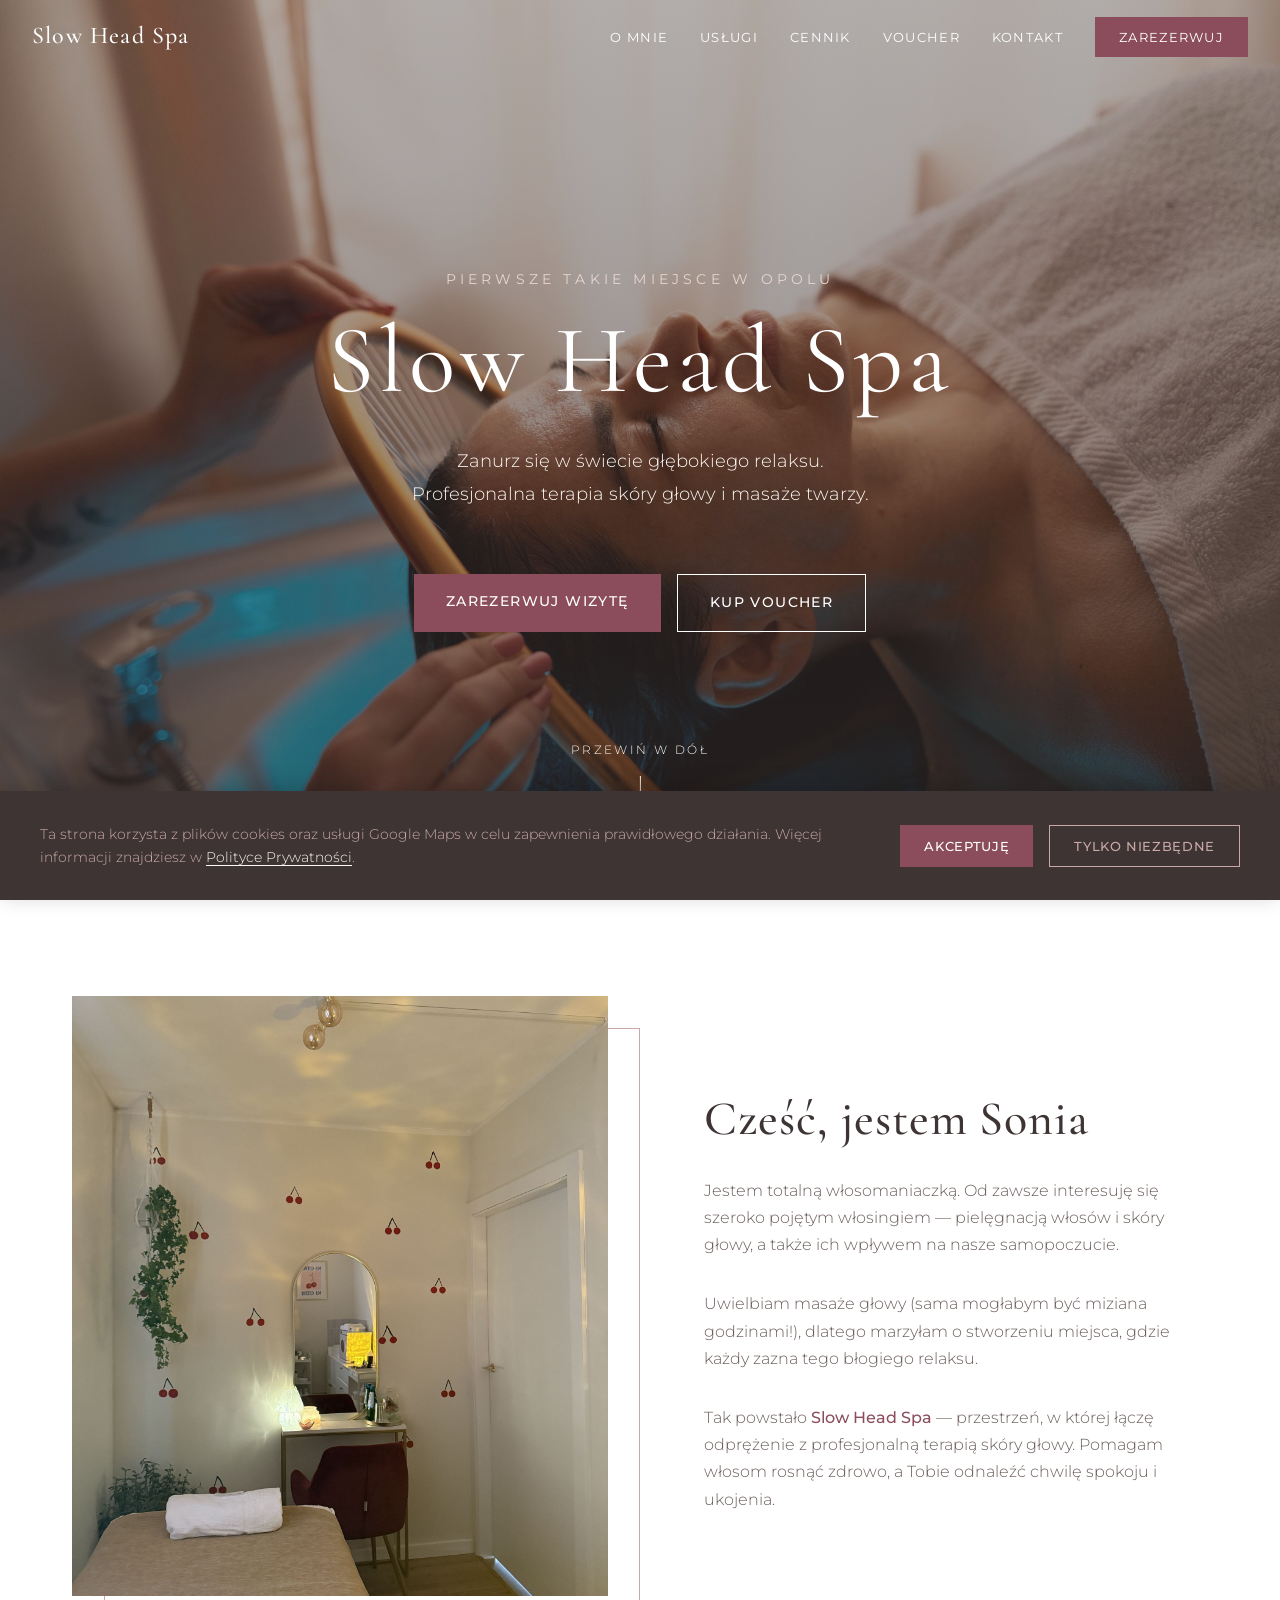
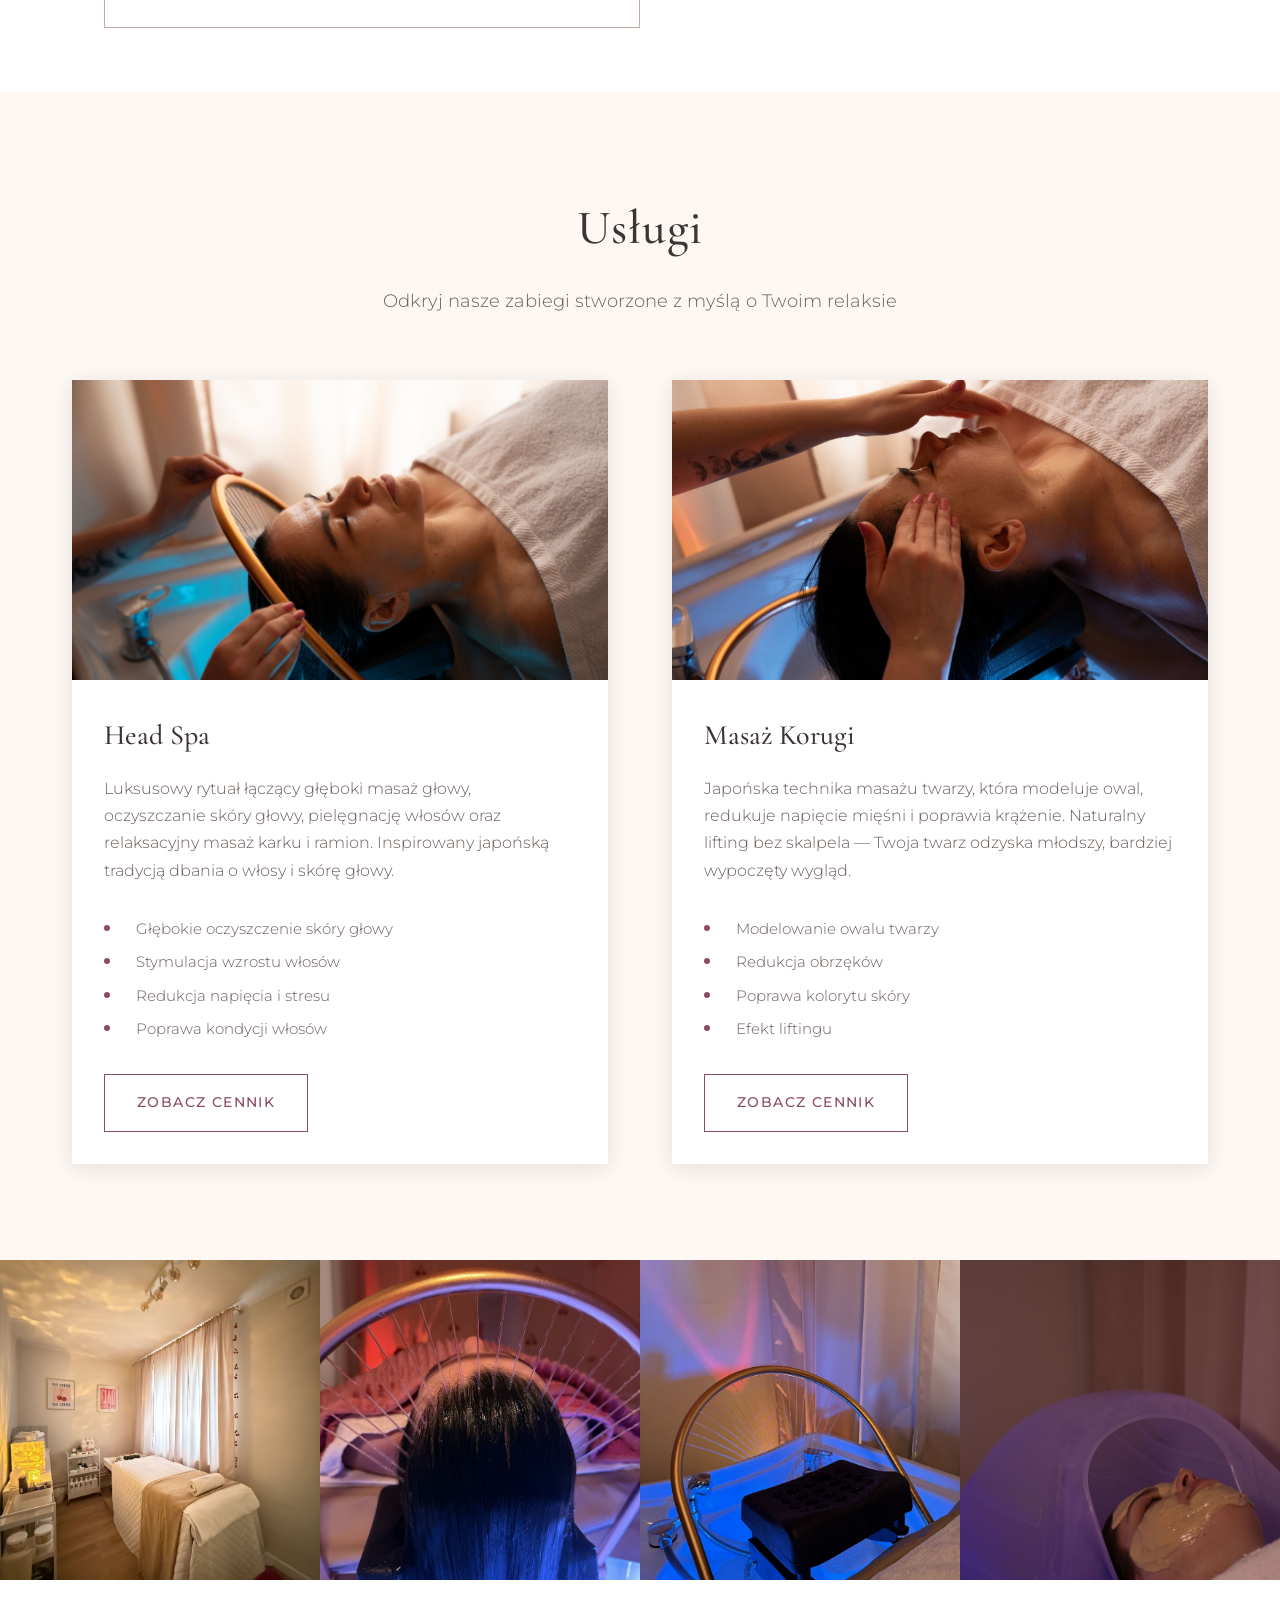
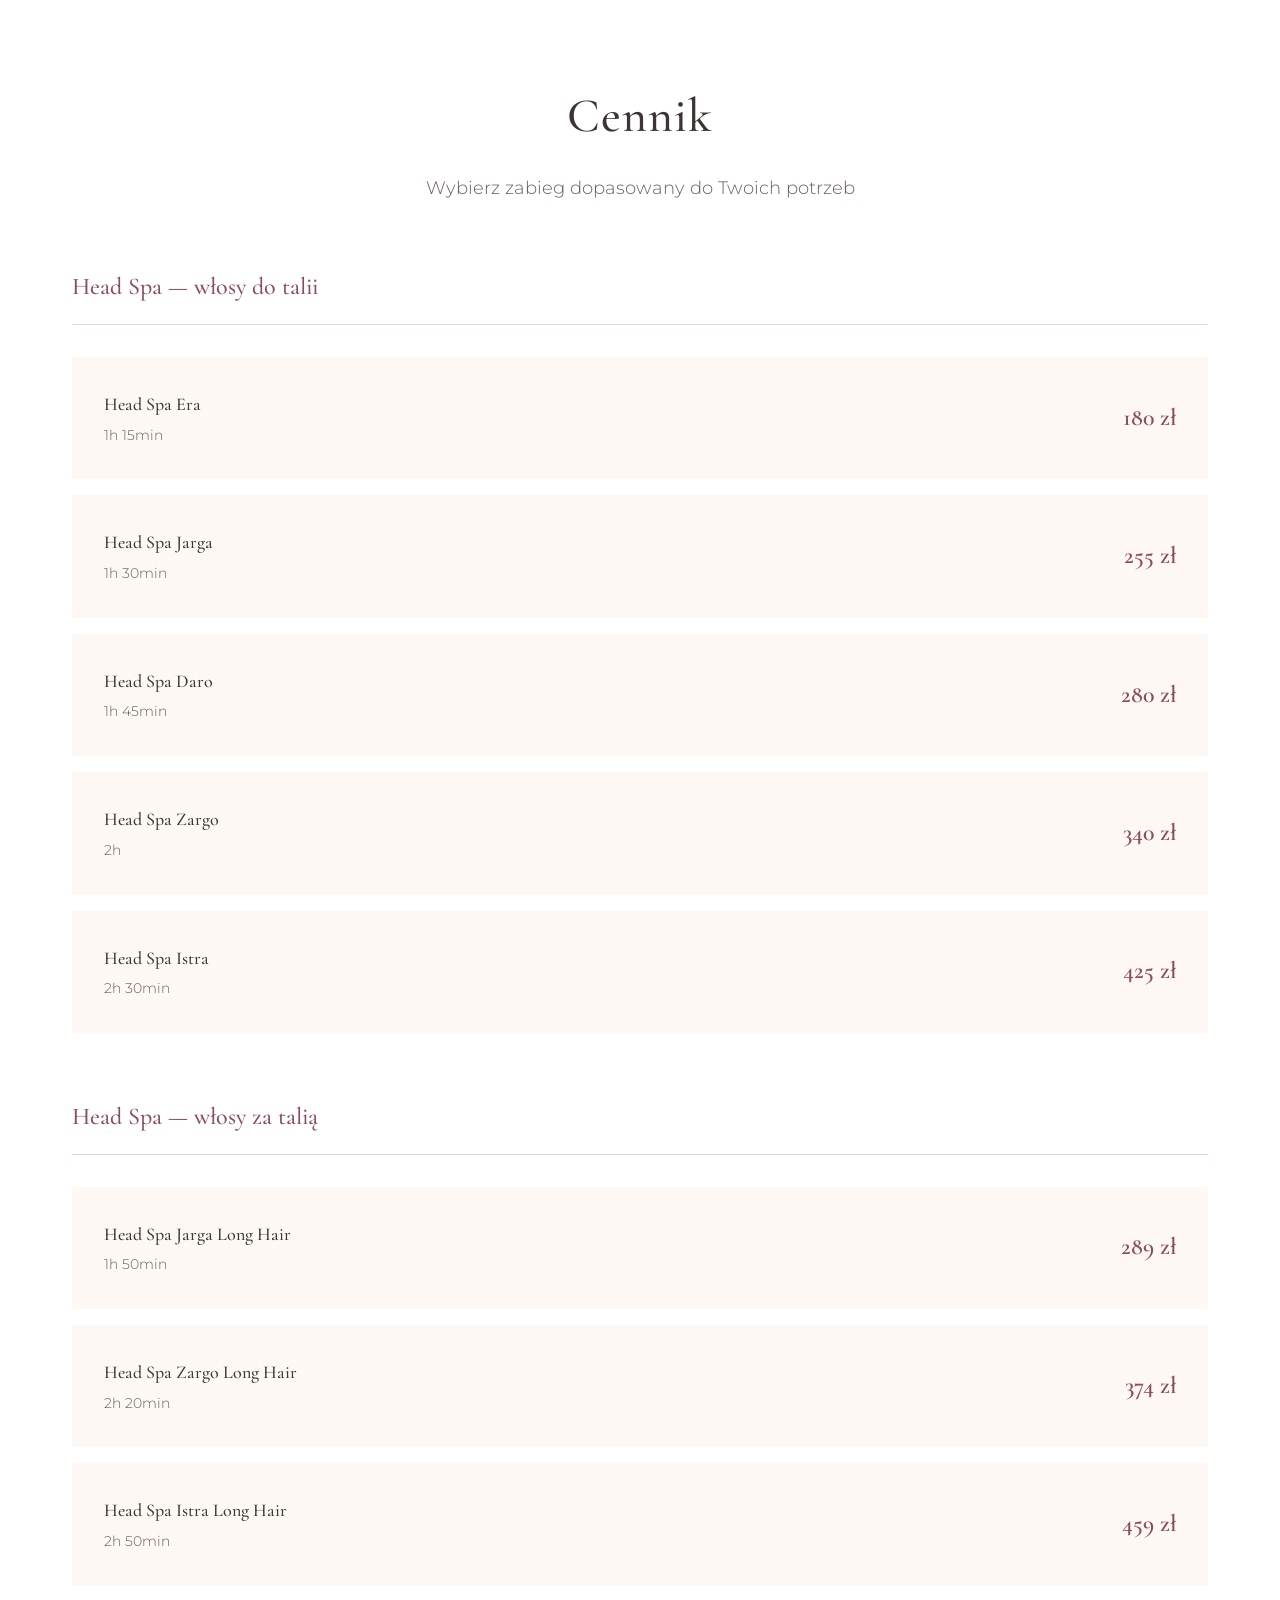
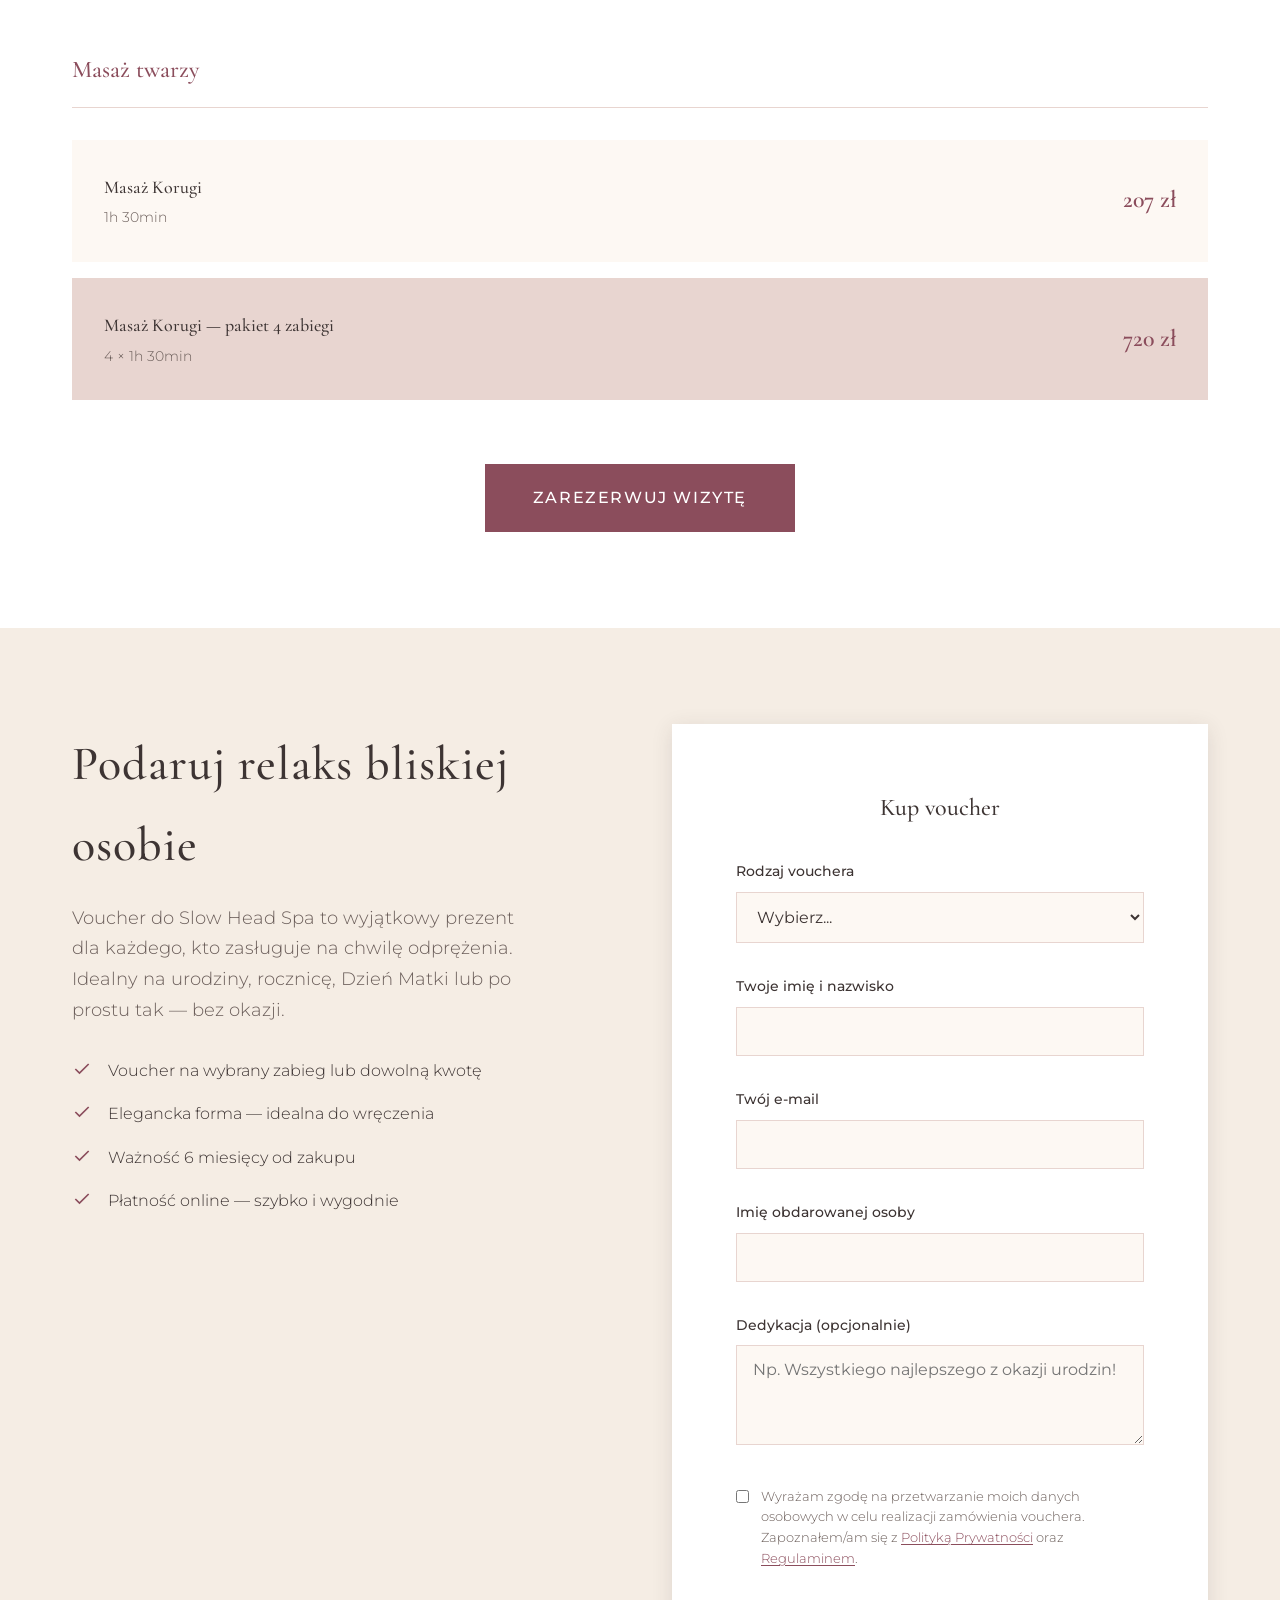
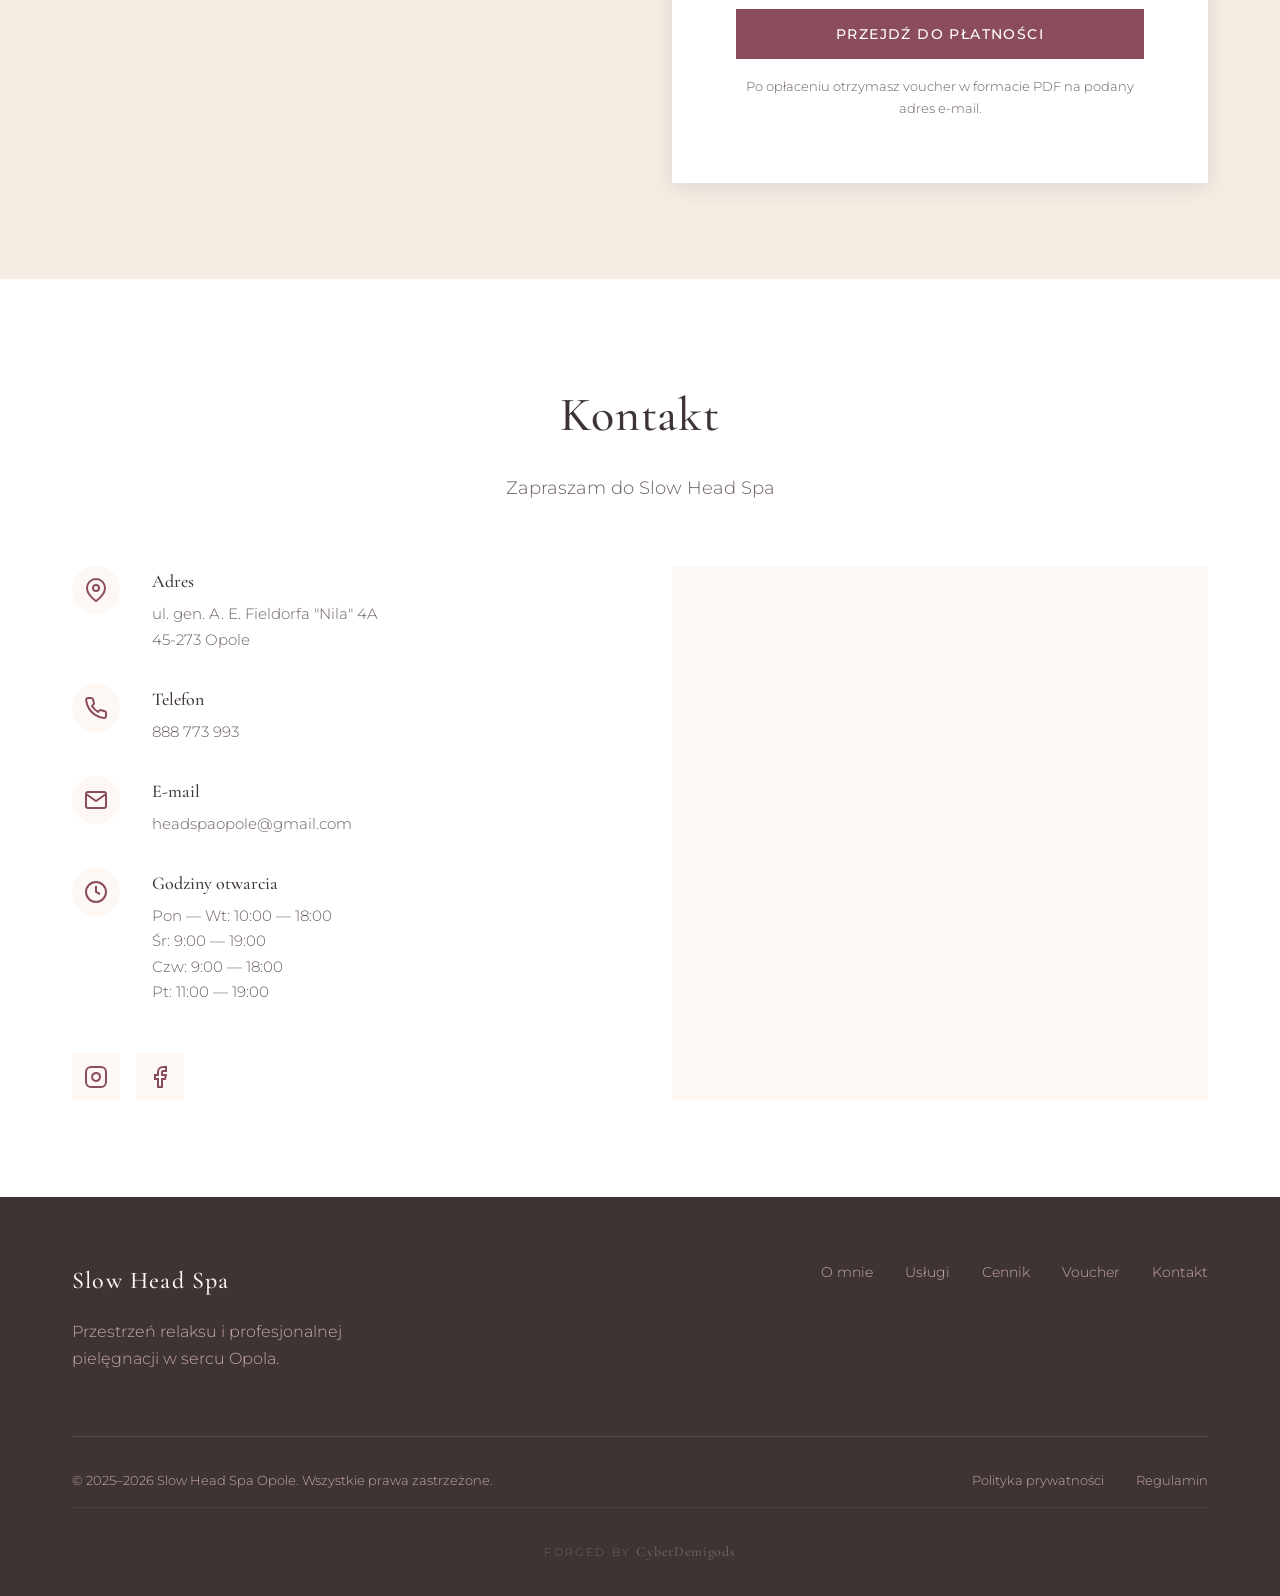
==== index.html @ a10e4234 "Initial commit: Slow Head Spa website Static website for professional head spa service in Opole, Pol" ====
<!DOCTYPE html>
<html lang="pl">
<head>
    <meta charset="UTF-8">
    <meta name="viewport" content="width=device-width, initial-scale=1.0">
    <meta name="description" content="Slow Head Spa Opole - profesjonalne zabiegi head spa, masaż korugi i relaksacja. Pierwsze takie miejsce w Opolu.">
    <meta name="keywords" content="head spa, opole, masaż głowy, masaż korugi, relaksacja, pielęgnacja włosów">
    <title>Slow Head Spa Opole | Head Spa & Masaż Korugi</title>

    <!-- Open Graph / Social Media -->
    <meta property="og:type" content="website">
    <meta property="og:title" content="Slow Head Spa Opole | Head Spa & Masaż Korugi">
    <meta property="og:description" content="Profesjonalne zabiegi head spa, masaż korugi i relaksacja. Pierwsze takie miejsce w Opolu.">
    <meta property="og:url" content="https://slowheadspa.pl/">
    <meta property="og:image" content="https://slowheadspa.pl/images/headspa5.jpeg">
    <meta property="og:locale" content="pl_PL">
    <meta name="theme-color" content="#3D3433">

    <!-- SEO -->
    <link rel="canonical" href="https://slowheadspa.pl/">

    <!-- Structured Data — LocalBusiness -->
    <script type="application/ld+json">
    {
        "@context": "https://schema.org",
        "@type": "HealthAndBeautyBusiness",
        "name": "Slow Head Spa",
        "description": "Profesjonalne zabiegi head spa, masaż korugi i relaksacja. Pierwsze takie miejsce w Opolu.",
        "url": "https://slowheadspa.pl",
        "telephone": "+48888773993",
        "email": "headspaopole@gmail.com",
        "address": {
            "@type": "PostalAddress",
            "streetAddress": "ul. gen. A. E. Fieldorfa \"Nila\" 4A",
            "addressLocality": "Opole",
            "postalCode": "45-273",
            "addressCountry": "PL"
        },
        "geo": {
            "@type": "GeoCoordinates",
            "latitude": 50.6619,
            "longitude": 17.9383
        },
        "openingHoursSpecification": [
            {
                "@type": "OpeningHoursSpecification",
                "dayOfWeek": ["Monday", "Tuesday"],
                "opens": "10:00",
                "closes": "18:00"
            },
            {
                "@type": "OpeningHoursSpecification",
                "dayOfWeek": "Wednesday",
                "opens": "09:00",
                "closes": "19:00"
            },
            {
                "@type": "OpeningHoursSpecification",
                "dayOfWeek": "Thursday",
                "opens": "09:00",
                "closes": "18:00"
            },
            {
                "@type": "OpeningHoursSpecification",
                "dayOfWeek": "Friday",
                "opens": "11:00",
                "closes": "19:00"
            }
        ],
        "sameAs": [
            "https://www.instagram.com/headspa_opole",
            "https://www.facebook.com/slowheadspaopole",
            "https://booksy.com/pl-pl/280278_slow-head-spa-opole_inni_12930_opole"
        ],
        "priceRange": "180 zł — 459 zł",
        "image": "https://slowheadspa.pl/images/headspa5.jpeg",
        "founder": {
            "@type": "Person",
            "name": "Sonia Florek-Dubik"
        }
    }
    </script>

    <!-- Fonts (self-hosted for GDPR compliance) -->
    <link rel="stylesheet" href="css/fonts.css">

    <!-- Favicon -->
    <link rel="icon" href="data:image/svg+xml,<svg xmlns='http://www.w3.org/2000/svg' viewBox='0 0 100 100'><text y='.9em' font-size='90'>🧖</text></svg>" type="image/svg+xml">

    <!-- Styles -->
    <link rel="stylesheet" href="css/style.css">
    <link rel="stylesheet" href="css/legal.css">
</head>
<body>
    <!-- Navigation -->
    <nav class="nav" id="nav">
        <div class="nav__container">
            <a href="#" class="nav__logo">Slow Head Spa</a>
            <button class="nav__toggle" id="navToggle" aria-label="Menu">
                <span></span>
                <span></span>
                <span></span>
            </button>
            <ul class="nav__menu" id="navMenu">
                <li><a href="#o-mnie" class="nav__link">O mnie</a></li>
                <li><a href="#uslugi" class="nav__link">Usługi</a></li>
                <li><a href="#cennik" class="nav__link">Cennik</a></li>
                <li><a href="#voucher" class="nav__link">Voucher</a></li>
                <li><a href="#kontakt" class="nav__link">Kontakt</a></li>
                <li><a href="https://booksy.com/pl-pl/280278_slow-head-spa-opole_inni_12930_opole" target="_blank" rel="noopener noreferrer" class="nav__link nav__link--cta">Zarezerwuj</a></li>
            </ul>
        </div>
    </nav>

    <!-- Hero Section -->
    <header class="hero" id="hero">
        <div class="hero__overlay"></div>
        <div class="hero__content">
            <p class="hero__subtitle">Pierwsze takie miejsce w Opolu</p>
            <h1 class="hero__title">Slow Head Spa</h1>
            <p class="hero__description">Zanurz się w świecie głębokiego relaksu.<br>Profesjonalna terapia skóry głowy i masaże twarzy.</p>
            <div class="hero__buttons">
                <a href="https://booksy.com/pl-pl/280278_slow-head-spa-opole_inni_12930_opole" target="_blank" rel="noopener noreferrer" class="btn btn--primary">Zarezerwuj wizytę</a>
                <a href="#voucher" class="btn btn--secondary">Kup voucher</a>
            </div>
        </div>
        <div class="hero__scroll">
            <span>Przewiń w dół</span>
            <div class="hero__scroll-line"></div>
        </div>
    </header>

    <!-- About Section -->
    <section class="about" id="o-mnie">
        <div class="container">
            <div class="about__grid">
                <div class="about__image">
                    <img src="images/headspa1.jpeg" alt="Wnętrze Slow Head Spa Opole" loading="lazy">
                </div>
                <div class="about__content">
                    <h2 class="section__title">Cześć, jestem Sonia</h2>
                    <p class="about__text">
                        Jestem totalną włosomaniaczką. Od zawsze interesuję się szeroko pojętym włosingiem — pielęgnacją włosów i skóry głowy, a także ich wpływem na nasze samopoczucie.
                    </p>
                    <p class="about__text">
                        Uwielbiam masaże głowy (sama mogłabym być miziana godzinami!), dlatego marzyłam o stworzeniu miejsca, gdzie każdy zazna tego błogiego relaksu.
                    </p>
                    <p class="about__text">
                        Tak powstało <strong>Slow Head Spa</strong> — przestrzeń, w której łączę odprężenie z profesjonalną terapią skóry głowy. Pomagam włosom rosnąć zdrowo, a Tobie odnaleźć chwilę spokoju i ukojenia.
                    </p>
                </div>
            </div>
        </div>
    </section>

    <!-- Services Section -->
    <section class="services" id="uslugi">
        <div class="container">
            <h2 class="section__title section__title--center">Usługi</h2>
            <p class="section__subtitle">Odkryj nasze zabiegi stworzone z myślą o Twoim relaksie</p>

            <div class="services__grid">
                <!-- Head Spa -->
                <div class="service-card">
                    <div class="service-card__image">
                        <img src="images/headspa5.jpeg" alt="Zabieg Head Spa" loading="lazy">
                    </div>
                    <div class="service-card__content">
                        <h3 class="service-card__title">Head Spa</h3>
                        <p class="service-card__description">
                            Luksusowy rytuał łączący głęboki masaż głowy, oczyszczanie skóry głowy, pielęgnację włosów oraz relaksacyjny masaż karku i ramion. Inspirowany japońską tradycją dbania o włosy i skórę głowy.
                        </p>
                        <ul class="service-card__benefits">
                            <li>Głębokie oczyszczenie skóry głowy</li>
                            <li>Stymulacja wzrostu włosów</li>
                            <li>Redukcja napięcia i stresu</li>
                            <li>Poprawa kondycji włosów</li>
                        </ul>
                        <a href="#cennik" class="btn btn--outline">Zobacz cennik</a>
                    </div>
                </div>

                <!-- Masaż Korugi -->
                <div class="service-card">
                    <div class="service-card__image">
                        <img src="images/headspa4.jpeg" alt="Masaż Korugi" loading="lazy">
                    </div>
                    <div class="service-card__content">
                        <h3 class="service-card__title">Masaż Korugi</h3>
                        <p class="service-card__description">
                            Japońska technika masażu twarzy, która modeluje owal, redukuje napięcie mięśni i poprawia krążenie. Naturalny lifting bez skalpela — Twoja twarz odzyska młodszy, bardziej wypoczęty wygląd.
                        </p>
                        <ul class="service-card__benefits">
                            <li>Modelowanie owalu twarzy</li>
                            <li>Redukcja obrzęków</li>
                            <li>Poprawa kolorytu skóry</li>
                            <li>Efekt liftingu</li>
                        </ul>
                        <a href="#cennik" class="btn btn--outline">Zobacz cennik</a>
                    </div>
                </div>
            </div>
        </div>
    </section>

    <!-- Gallery -->
    <section class="gallery">
        <div class="gallery__grid">
            <div class="gallery__item">
                <img src="images/headspa2.jpeg" alt="Gabinet Slow Head Spa" loading="lazy">
            </div>
            <div class="gallery__item">
                <img src="images/headspa6.jpeg" alt="Zabieg Head Spa" loading="lazy">
            </div>
            <div class="gallery__item">
                <img src="images/headspa7.jpeg" alt="Sprzęt Head Spa" loading="lazy">
            </div>
            <div class="gallery__item">
                <img src="images/headspa3.jpeg" alt="Masaż twarzy" loading="lazy">
            </div>
        </div>
    </section>

    <!-- Pricing Section -->
    <section class="pricing" id="cennik">
        <div class="container">
            <h2 class="section__title section__title--center">Cennik</h2>
            <p class="section__subtitle">Wybierz zabieg dopasowany do Twoich potrzeb</p>

            <!-- Head Spa Standard -->
            <div class="pricing__category">
                <h3 class="pricing__category-title">Head Spa — włosy do talii</h3>
                <div class="pricing__table">
                    <div class="pricing__item">
                        <div class="pricing__info">
                            <h4 class="pricing__name">Head Spa Era</h4>
                            <p class="pricing__duration">1h 15min</p>
                        </div>
                        <div class="pricing__price">180 zł</div>
                    </div>
                    <div class="pricing__item">
                        <div class="pricing__info">
                            <h4 class="pricing__name">Head Spa Jarga</h4>
                            <p class="pricing__duration">1h 30min</p>
                        </div>
                        <div class="pricing__price">255 zł</div>
                    </div>
                    <div class="pricing__item">
                        <div class="pricing__info">
                            <h4 class="pricing__name">Head Spa Daro</h4>
                            <p class="pricing__duration">1h 45min</p>
                        </div>
                        <div class="pricing__price">280 zł</div>
                    </div>
                    <div class="pricing__item">
                        <div class="pricing__info">
                            <h4 class="pricing__name">Head Spa Zargo</h4>
                            <p class="pricing__duration">2h</p>
                        </div>
                        <div class="pricing__price">340 zł</div>
                    </div>
                    <div class="pricing__item">
                        <div class="pricing__info">
                            <h4 class="pricing__name">Head Spa Istra</h4>
                            <p class="pricing__duration">2h 30min</p>
                        </div>
                        <div class="pricing__price">425 zł</div>
                    </div>
                </div>
            </div>

            <!-- Head Spa Long Hair -->
            <div class="pricing__category">
                <h3 class="pricing__category-title">Head Spa — włosy za talią</h3>
                <div class="pricing__table">
                    <div class="pricing__item">
                        <div class="pricing__info">
                            <h4 class="pricing__name">Head Spa Jarga Long Hair</h4>
                            <p class="pricing__duration">1h 50min</p>
                        </div>
                        <div class="pricing__price">289 zł</div>
                    </div>
                    <div class="pricing__item">
                        <div class="pricing__info">
                            <h4 class="pricing__name">Head Spa Zargo Long Hair</h4>
                            <p class="pricing__duration">2h 20min</p>
                        </div>
                        <div class="pricing__price">374 zł</div>
                    </div>
                    <div class="pricing__item">
                        <div class="pricing__info">
                            <h4 class="pricing__name">Head Spa Istra Long Hair</h4>
                            <p class="pricing__duration">2h 50min</p>
                        </div>
                        <div class="pricing__price">459 zł</div>
                    </div>
                </div>
            </div>

            <!-- Masaż Korugi -->
            <div class="pricing__category">
                <h3 class="pricing__category-title">Masaż twarzy</h3>
                <div class="pricing__table">
                    <div class="pricing__item">
                        <div class="pricing__info">
                            <h4 class="pricing__name">Masaż Korugi</h4>
                            <p class="pricing__duration">1h 30min</p>
                        </div>
                        <div class="pricing__price">207 zł</div>
                    </div>
                    <div class="pricing__item pricing__item--highlight">
                        <div class="pricing__info">
                            <h4 class="pricing__name">Masaż Korugi — pakiet 4 zabiegi</h4>
                            <p class="pricing__duration">4 × 1h 30min</p>
                        </div>
                        <div class="pricing__price">720 zł</div>
                    </div>
                </div>
            </div>

            <div class="pricing__cta">
                <a href="https://booksy.com/pl-pl/280278_slow-head-spa-opole_inni_12930_opole" target="_blank" rel="noopener noreferrer" class="btn btn--primary btn--large">Zarezerwuj wizytę</a>
            </div>
        </div>
    </section>

    <!-- Voucher Section -->
    <section class="voucher" id="voucher">
        <div class="container">
            <div class="voucher__grid">
                <div class="voucher__content">
                    <h2 class="section__title">Podaruj relaks bliskiej osobie</h2>
                    <p class="voucher__text">
                        Voucher do Slow Head Spa to wyjątkowy prezent dla każdego, kto zasługuje na chwilę odprężenia. Idealny na urodziny, rocznicę, Dzień Matki lub po prostu tak — bez okazji.
                    </p>
                    <ul class="voucher__benefits">
                        <li>
                            <svg viewBox="0 0 24 24" fill="none" stroke="currentColor" stroke-width="2">
                                <polyline points="20 6 9 17 4 12"></polyline>
                            </svg>
                            Voucher na wybrany zabieg lub dowolną kwotę
                        </li>
                        <li>
                            <svg viewBox="0 0 24 24" fill="none" stroke="currentColor" stroke-width="2">
                                <polyline points="20 6 9 17 4 12"></polyline>
                            </svg>
                            Elegancka forma — idealna do wręczenia
                        </li>
                        <li>
                            <svg viewBox="0 0 24 24" fill="none" stroke="currentColor" stroke-width="2">
                                <polyline points="20 6 9 17 4 12"></polyline>
                            </svg>
                            Ważność 6 miesięcy od zakupu
                        </li>
                        <li>
                            <svg viewBox="0 0 24 24" fill="none" stroke="currentColor" stroke-width="2">
                                <polyline points="20 6 9 17 4 12"></polyline>
                            </svg>
                            Płatność online — szybko i wygodnie
                        </li>
                    </ul>
                </div>
                <div class="voucher__form-container">
                    <form class="voucher__form" id="voucherForm">
                        <h3 class="voucher__form-title">Kup voucher</h3>

                        <div class="form-group">
                            <label for="voucherType">Rodzaj vouchera</label>
                            <select id="voucherType" name="voucherType" required>
                                <option value="">Wybierz...</option>
                                <optgroup label="Na zabieg Head Spa">
                                    <option value="era-180">Head Spa Era — 180 zł</option>
                                    <option value="jarga-255">Head Spa Jarga — 255 zł</option>
                                    <option value="daro-280">Head Spa Daro — 280 zł</option>
                                    <option value="zargo-340">Head Spa Zargo — 340 zł</option>
                                    <option value="istra-425">Head Spa Istra — 425 zł</option>
                                </optgroup>
                                <optgroup label="Na zabieg Korugi">
                                    <option value="korugi-207">Masaż Korugi — 207 zł</option>
                                    <option value="korugi4-720">Masaż Korugi × 4 — 720 zł</option>
                                </optgroup>
                                <optgroup label="Na kwotę">
                                    <option value="amount-200">Voucher 200 zł</option>
                                    <option value="amount-300">Voucher 300 zł</option>
                                    <option value="amount-400">Voucher 400 zł</option>
                                    <option value="amount-500">Voucher 500 zł</option>
                                </optgroup>
                            </select>
                        </div>

                        <div class="form-group">
                            <label for="buyerName">Twoje imię i nazwisko</label>
                            <input type="text" id="buyerName" name="buyerName" required>
                        </div>

                        <div class="form-group">
                            <label for="buyerEmail">Twój e-mail</label>
                            <input type="email" id="buyerEmail" name="buyerEmail" required>
                        </div>

                        <div class="form-group">
                            <label for="recipientName">Imię obdarowanej osoby</label>
                            <input type="text" id="recipientName" name="recipientName" required>
                        </div>

                        <div class="form-group">
                            <label for="message">Dedykacja (opcjonalnie)</label>
                            <textarea id="message" name="message" rows="3" placeholder="Np. Wszystkiego najlepszego z okazji urodzin!"></textarea>
                        </div>

                        <div class="form-group form-group--checkbox">
                            <input type="checkbox" id="gdprConsent" name="gdprConsent" required>
                            <label for="gdprConsent">
                                Wyrażam zgodę na przetwarzanie moich danych osobowych w celu realizacji zamówienia vouchera. Zapoznałem/am się z <a href="polityka-prywatnosci.html" target="_blank" rel="noopener noreferrer">Polityką Prywatności</a> oraz <a href="regulamin.html" target="_blank" rel="noopener noreferrer">Regulaminem</a>.
                            </label>
                        </div>

                        <button type="submit" class="btn btn--primary btn--full">Przejdź do płatności</button>

                        <p class="voucher__form-note">
                            Po opłaceniu otrzymasz voucher w formacie PDF na podany adres e-mail.
                        </p>
                    </form>
                </div>
            </div>
        </div>
    </section>

    <!-- Contact Section -->
    <section class="contact" id="kontakt">
        <div class="container">
            <h2 class="section__title section__title--center">Kontakt</h2>
            <p class="section__subtitle">Zapraszam do Slow Head Spa</p>

            <div class="contact__grid">
                <div class="contact__info">
                    <div class="contact__item">
                        <div class="contact__icon">
                            <svg viewBox="0 0 24 24" fill="none" stroke="currentColor" stroke-width="2">
                                <path d="M21 10c0 7-9 13-9 13s-9-6-9-13a9 9 0 0 1 18 0z"></path>
                                <circle cx="12" cy="10" r="3"></circle>
                            </svg>
                        </div>
                        <div class="contact__details">
                            <h4>Adres</h4>
                            <p>ul. gen. A. E. Fieldorfa "Nila" 4A<br>45-273 Opole</p>
                        </div>
                    </div>

                    <div class="contact__item">
                        <div class="contact__icon">
                            <svg viewBox="0 0 24 24" fill="none" stroke="currentColor" stroke-width="2">
                                <path d="M22 16.92v3a2 2 0 0 1-2.18 2 19.79 19.79 0 0 1-8.63-3.07 19.5 19.5 0 0 1-6-6 19.79 19.79 0 0 1-3.07-8.67A2 2 0 0 1 4.11 2h3a2 2 0 0 1 2 1.72 12.84 12.84 0 0 0 .7 2.81 2 2 0 0 1-.45 2.11L8.09 9.91a16 16 0 0 0 6 6l1.27-1.27a2 2 0 0 1 2.11-.45 12.84 12.84 0 0 0 2.81.7A2 2 0 0 1 22 16.92z"></path>
                            </svg>
                        </div>
                        <div class="contact__details">
                            <h4>Telefon</h4>
                            <p><a href="tel:+48888773993">888 773 993</a></p>
                        </div>
                    </div>

                    <div class="contact__item">
                        <div class="contact__icon">
                            <svg viewBox="0 0 24 24" fill="none" stroke="currentColor" stroke-width="2">
                                <path d="M4 4h16c1.1 0 2 .9 2 2v12c0 1.1-.9 2-2 2H4c-1.1 0-2-.9-2-2V6c0-1.1.9-2 2-2z"></path>
                                <polyline points="22,6 12,13 2,6"></polyline>
                            </svg>
                        </div>
                        <div class="contact__details">
                            <h4>E-mail</h4>
                            <p><a href="mailto:headspaopole@gmail.com">headspaopole@gmail.com</a></p>
                        </div>
                    </div>

                    <div class="contact__item">
                        <div class="contact__icon">
                            <svg viewBox="0 0 24 24" fill="none" stroke="currentColor" stroke-width="2">
                                <circle cx="12" cy="12" r="10"></circle>
                                <polyline points="12 6 12 12 16 14"></polyline>
                            </svg>
                        </div>
                        <div class="contact__details">
                            <h4>Godziny otwarcia</h4>
                            <p>
                                Pon — Wt: 10:00 — 18:00<br>
                                Śr: 9:00 — 19:00<br>
                                Czw: 9:00 — 18:00<br>
                                Pt: 11:00 — 19:00
                            </p>
                        </div>
                    </div>

                    <div class="contact__social">
                        <a href="https://www.instagram.com/headspa_opole" target="_blank" rel="noopener noreferrer" class="contact__social-link" aria-label="Instagram">
                            <svg viewBox="0 0 24 24" fill="none" stroke="currentColor" stroke-width="2">
                                <rect x="2" y="2" width="20" height="20" rx="5" ry="5"></rect>
                                <path d="M16 11.37A4 4 0 1 1 12.63 8 4 4 0 0 1 16 11.37z"></path>
                                <line x1="17.5" y1="6.5" x2="17.51" y2="6.5"></line>
                            </svg>
                        </a>
                        <a href="https://www.facebook.com/slowheadspaopole" target="_blank" rel="noopener noreferrer" class="contact__social-link" aria-label="Facebook">
                            <svg viewBox="0 0 24 24" fill="none" stroke="currentColor" stroke-width="2">
                                <path d="M18 2h-3a5 5 0 0 0-5 5v3H7v4h3v8h4v-8h3l1-4h-4V7a1 1 0 0 1 1-1h3z"></path>
                            </svg>
                        </a>
                    </div>
                </div>

                <div class="contact__map">
                    <iframe
                        src="https://www.google.com/maps/embed?pb=!1m18!1m12!1m3!1d2526.8876!2d17.9383!3d50.6619!2m3!1f0!2f0!3f0!3m2!1i1024!2i768!4f13.1!3m3!1m2!1s0x4710530e8b21d5c7%3A0x0!2sFieldorfa%204a%2C%20Opole!5e0!3m2!1spl!2spl!4v1700000000000!5m2!1spl!2spl"
                        width="100%"
                        height="100%"
                        style="border:0;"
                        allowfullscreen=""
                        loading="lazy"
                        referrerpolicy="no-referrer-when-downgrade">
                    </iframe>
                </div>
            </div>
        </div>
    </section>

    <!-- Footer -->
    <footer class="footer">
        <div class="container">
            <div class="footer__content">
                <div class="footer__brand">
                    <span class="footer__logo">Slow Head Spa</span>
                    <p>Przestrzeń relaksu i profesjonalnej pielęgnacji w sercu Opola.</p>
                </div>
                <div class="footer__links">
                    <a href="#o-mnie">O mnie</a>
                    <a href="#uslugi">Usługi</a>
                    <a href="#cennik">Cennik</a>
                    <a href="#voucher">Voucher</a>
                    <a href="#kontakt">Kontakt</a>
                </div>
            </div>
            <div class="footer__bottom">
                <p>&copy; 2025–2026 Slow Head Spa Opole. Wszystkie prawa zastrzeżone.</p>
                <div class="footer__legal-links">
                    <a href="polityka-prywatnosci.html">Polityka prywatności</a>
                    <a href="regulamin.html">Regulamin</a>
                </div>
            </div>
            <div class="footer__credit">
                <p>Forged by <a href="https://cyberdemigods.com" target="_blank" rel="noopener noreferrer"><span style="font-family:var(--font-heading);font-size:0.875rem;letter-spacing:0.05em;text-transform:none">CyberDemigods</span></a></p>
            </div>
        </div>
    </footer>

    <!-- Cookie Banner -->
    <div class="cookie-banner" id="cookieBanner">
        <div class="cookie-banner__container">
            <p class="cookie-banner__text">
                Ta strona korzysta z plików cookies oraz usługi Google Maps w celu zapewnienia prawidłowego działania. Więcej informacji znajdziesz w <a href="polityka-prywatnosci.html">Polityce Prywatności</a>.
            </p>
            <div class="cookie-banner__actions">
                <button class="cookie-banner__btn cookie-banner__btn--accept" id="cookieAccept">Akceptuję</button>
                <button class="cookie-banner__btn cookie-banner__btn--reject" id="cookieReject">Tylko niezbędne</button>
            </div>
        </div>
    </div>

    <!-- Scripts -->
    <script src="js/main.js"></script>
</body>
</html>
---- css/fonts.css ----
/* ===================================
   LOCAL FONTS — self-hosted for GDPR compliance
   =================================== */

/* Cormorant Garamond — Regular (400) */
@font-face {
    font-family: 'Cormorant Garamond';
    font-style: normal;
    font-weight: 400;
    font-display: swap;
    src: url('../fonts/cormorant-garamond-normal-latin-ext.woff2') format('woff2');
    unicode-range: U+0100-02BA, U+02BD-02C5, U+02C7-02CC, U+02CE-02D7, U+02DD-02FF, U+0304, U+0308, U+0329, U+1D00-1DBF, U+1E00-1E9F, U+1EF2-1EFF, U+2020, U+20A0-20AB, U+20AD-20C0, U+2113, U+2C60-2C7F, U+A720-A7FF;
}

@font-face {
    font-family: 'Cormorant Garamond';
    font-style: normal;
    font-weight: 400;
    font-display: swap;
    src: url('../fonts/cormorant-garamond-normal-latin.woff2') format('woff2');
    unicode-range: U+0000-00FF, U+0131, U+0152-0153, U+02BB-02BC, U+02C6, U+02DA, U+02DC, U+0304, U+0308, U+0329, U+2000-206F, U+20AC, U+2122, U+2191, U+2193, U+2212, U+2215, U+FEFF, U+FFFD;
}

/* Cormorant Garamond — Medium (500) */
@font-face {
    font-family: 'Cormorant Garamond';
    font-style: normal;
    font-weight: 500;
    font-display: swap;
    src: url('../fonts/cormorant-garamond-normal-latin-ext.woff2') format('woff2');
    unicode-range: U+0100-02BA, U+02BD-02C5, U+02C7-02CC, U+02CE-02D7, U+02DD-02FF, U+0304, U+0308, U+0329, U+1D00-1DBF, U+1E00-1E9F, U+1EF2-1EFF, U+2020, U+20A0-20AB, U+20AD-20C0, U+2113, U+2C60-2C7F, U+A720-A7FF;
}

@font-face {
    font-family: 'Cormorant Garamond';
    font-style: normal;
    font-weight: 500;
    font-display: swap;
    src: url('../fonts/cormorant-garamond-normal-latin.woff2') format('woff2');
    unicode-range: U+0000-00FF, U+0131, U+0152-0153, U+02BB-02BC, U+02C6, U+02DA, U+02DC, U+0304, U+0308, U+0329, U+2000-206F, U+20AC, U+2122, U+2191, U+2193, U+2212, U+2215, U+FEFF, U+FFFD;
}

/* Cormorant Garamond — SemiBold (600) */
@font-face {
    font-family: 'Cormorant Garamond';
    font-style: normal;
    font-weight: 600;
    font-display: swap;
    src: url('../fonts/cormorant-garamond-normal-latin-ext.woff2') format('woff2');
    unicode-range: U+0100-02BA, U+02BD-02C5, U+02C7-02CC, U+02CE-02D7, U+02DD-02FF, U+0304, U+0308, U+0329, U+1D00-1DBF, U+1E00-1E9F, U+1EF2-1EFF, U+2020, U+20A0-20AB, U+20AD-20C0, U+2113, U+2C60-2C7F, U+A720-A7FF;
}

@font-face {
    font-family: 'Cormorant Garamond';
    font-style: normal;
    font-weight: 600;
    font-display: swap;
    src: url('../fonts/cormorant-garamond-normal-latin.woff2') format('woff2');
    unicode-range: U+0000-00FF, U+0131, U+0152-0153, U+02BB-02BC, U+02C6, U+02DA, U+02DC, U+0304, U+0308, U+0329, U+2000-206F, U+20AC, U+2122, U+2191, U+2193, U+2212, U+2215, U+FEFF, U+FFFD;
}

/* Cormorant Garamond — Italic (400) */
@font-face {
    font-family: 'Cormorant Garamond';
    font-style: italic;
    font-weight: 400;
    font-display: swap;
    src: url('../fonts/cormorant-garamond-italic-latin-ext.woff2') format('woff2');
    unicode-range: U+0100-02BA, U+02BD-02C5, U+02C7-02CC, U+02CE-02D7, U+02DD-02FF, U+0304, U+0308, U+0329, U+1D00-1DBF, U+1E00-1E9F, U+1EF2-1EFF, U+2020, U+20A0-20AB, U+20AD-20C0, U+2113, U+2C60-2C7F, U+A720-A7FF;
}

@font-face {
    font-family: 'Cormorant Garamond';
    font-style: italic;
    font-weight: 400;
    font-display: swap;
    src: url('../fonts/cormorant-garamond-italic-latin.woff2') format('woff2');
    unicode-range: U+0000-00FF, U+0131, U+0152-0153, U+02BB-02BC, U+02C6, U+02DA, U+02DC, U+0304, U+0308, U+0329, U+2000-206F, U+20AC, U+2122, U+2191, U+2193, U+2212, U+2215, U+FEFF, U+FFFD;
}

/* Montserrat — Light (300) */
@font-face {
    font-family: 'Montserrat';
    font-style: normal;
    font-weight: 300;
    font-display: swap;
    src: url('../fonts/montserrat-normal-latin-ext.woff2') format('woff2');
    unicode-range: U+0100-02BA, U+02BD-02C5, U+02C7-02CC, U+02CE-02D7, U+02DD-02FF, U+0304, U+0308, U+0329, U+1D00-1DBF, U+1E00-1E9F, U+1EF2-1EFF, U+2020, U+20A0-20AB, U+20AD-20C0, U+2113, U+2C60-2C7F, U+A720-A7FF;
}

@font-face {
    font-family: 'Montserrat';
    font-style: normal;
    font-weight: 300;
    font-display: swap;
    src: url('../fonts/montserrat-normal-latin.woff2') format('woff2');
    unicode-range: U+0000-00FF, U+0131, U+0152-0153, U+02BB-02BC, U+02C6, U+02DA, U+02DC, U+0304, U+0308, U+0329, U+2000-206F, U+20AC, U+2122, U+2191, U+2193, U+2212, U+2215, U+FEFF, U+FFFD;
}

/* Montserrat — Regular (400) */
@font-face {
    font-family: 'Montserrat';
    font-style: normal;
    font-weight: 400;
    font-display: swap;
    src: url('../fonts/montserrat-normal-latin-ext.woff2') format('woff2');
    unicode-range: U+0100-02BA, U+02BD-02C5, U+02C7-02CC, U+02CE-02D7, U+02DD-02FF, U+0304, U+0308, U+0329, U+1D00-1DBF, U+1E00-1E9F, U+1EF2-1EFF, U+2020, U+20A0-20AB, U+20AD-20C0, U+2113, U+2C60-2C7F, U+A720-A7FF;
}

@font-face {
    font-family: 'Montserrat';
    font-style: normal;
    font-weight: 400;
    font-display: swap;
    src: url('../fonts/montserrat-normal-latin.woff2') format('woff2');
    unicode-range: U+0000-00FF, U+0131, U+0152-0153, U+02BB-02BC, U+02C6, U+02DA, U+02DC, U+0304, U+0308, U+0329, U+2000-206F, U+20AC, U+2122, U+2191, U+2193, U+2212, U+2215, U+FEFF, U+FFFD;
}

/* Montserrat — Medium (500) */
@font-face {
    font-family: 'Montserrat';
    font-style: normal;
    font-weight: 500;
    font-display: swap;
    src: url('../fonts/montserrat-normal-latin-ext.woff2') format('woff2');
    unicode-range: U+0100-02BA, U+02BD-02C5, U+02C7-02CC, U+02CE-02D7, U+02DD-02FF, U+0304, U+0308, U+0329, U+1D00-1DBF, U+1E00-1E9F, U+1EF2-1EFF, U+2020, U+20A0-20AB, U+20AD-20C0, U+2113, U+2C60-2C7F, U+A720-A7FF;
}

@font-face {
    font-family: 'Montserrat';
    font-style: normal;
    font-weight: 500;
    font-display: swap;
    src: url('../fonts/montserrat-normal-latin.woff2') format('woff2');
    unicode-range: U+0000-00FF, U+0131, U+0152-0153, U+02BB-02BC, U+02C6, U+02DA, U+02DC, U+0304, U+0308, U+0329, U+2000-206F, U+20AC, U+2122, U+2191, U+2193, U+2212, U+2215, U+FEFF, U+FFFD;
}

/* Montserrat — SemiBold (600) */
@font-face {
    font-family: 'Montserrat';
    font-style: normal;
    font-weight: 600;
    font-display: swap;
    src: url('../fonts/montserrat-normal-latin-ext.woff2') format('woff2');
    unicode-range: U+0100-02BA, U+02BD-02C5, U+02C7-02CC, U+02CE-02D7, U+02DD-02FF, U+0304, U+0308, U+0329, U+1D00-1DBF, U+1E00-1E9F, U+1EF2-1EFF, U+2020, U+20A0-20AB, U+20AD-20C0, U+2113, U+2C60-2C7F, U+A720-A7FF;
}

@font-face {
    font-family: 'Montserrat';
    font-style: normal;
    font-weight: 600;
    font-display: swap;
    src: url('../fonts/montserrat-normal-latin.woff2') format('woff2');
    unicode-range: U+0000-00FF, U+0131, U+0152-0153, U+02BB-02BC, U+02C6, U+02DA, U+02DC, U+0304, U+0308, U+0329, U+2000-206F, U+20AC, U+2122, U+2191, U+2193, U+2212, U+2215, U+FEFF, U+FFFD;
}
---- css/style.css ----
/* ===================================
   SLOW HEAD SPA - STYLES
   =================================== */

/* CSS Variables */
:root {
    /* Colors - warm, slow, relaxing palette */
    --color-cream: #FDF8F3;
    --color-cream-dark: #F5EDE4;
    --color-blush: #E8D5D0;
    --color-rose: #C9A9A6;
    --color-cherry: #8B4D5C;
    --color-cherry-dark: #6B3A47;
    --color-text: #3D3433;
    --color-text-light: #6B5E5A;
    --color-white: #FFFFFF;

    /* Typography */
    --font-heading: 'Cormorant Garamond', Georgia, serif;
    --font-body: 'Montserrat', -apple-system, BlinkMacSystemFont, sans-serif;

    /* Spacing */
    --spacing-xs: 0.5rem;
    --spacing-sm: 1rem;
    --spacing-md: 2rem;
    --spacing-lg: 4rem;
    --spacing-xl: 6rem;

    /* Transitions */
    --transition-fast: 0.2s ease;
    --transition-base: 0.3s ease;
    --transition-slow: 0.5s ease;

    /* Shadows */
    --shadow-sm: 0 2px 8px rgba(61, 52, 51, 0.08);
    --shadow-md: 0 4px 20px rgba(61, 52, 51, 0.12);
    --shadow-lg: 0 8px 40px rgba(61, 52, 51, 0.16);
}

/* Reset & Base */
*,
*::before,
*::after {
    margin: 0;
    padding: 0;
    box-sizing: border-box;
}

html {
    scroll-behavior: smooth;
    font-size: 16px;
}

body {
    font-family: var(--font-body);
    font-weight: 300;
    line-height: 1.7;
    color: var(--color-text);
    background-color: var(--color-cream);
    -webkit-font-smoothing: antialiased;
    -moz-osx-font-smoothing: grayscale;
}

img {
    max-width: 100%;
    height: auto;
    display: block;
}

a {
    color: inherit;
    text-decoration: none;
    transition: color var(--transition-fast);
}

ul {
    list-style: none;
}

/* Container */
.container {
    width: 100%;
    max-width: 1200px;
    margin: 0 auto;
    padding: 0 var(--spacing-md);
}

/* Typography */
.section__title {
    font-family: var(--font-heading);
    font-size: clamp(2rem, 5vw, 3rem);
    font-weight: 500;
    color: var(--color-text);
    margin-bottom: var(--spacing-sm);
    letter-spacing: 0.02em;
}

.section__title--center {
    text-align: center;
}

.section__subtitle {
    text-align: center;
    color: var(--color-text-light);
    font-size: 1.1rem;
    margin-bottom: var(--spacing-lg);
}

/* Buttons */
.btn {
    display: inline-block;
    padding: 1rem 2rem;
    font-family: var(--font-body);
    font-size: 0.875rem;
    font-weight: 500;
    letter-spacing: 0.1em;
    text-transform: uppercase;
    border: none;
    border-radius: 0;
    cursor: pointer;
    transition: all var(--transition-base);
}

.btn--primary {
    background-color: var(--color-cherry);
    color: var(--color-white);
}

.btn--primary:hover {
    background-color: var(--color-cherry-dark);
}

.btn--secondary {
    background-color: transparent;
    color: var(--color-white);
    border: 1px solid var(--color-white);
}

.btn--secondary:hover {
    background-color: var(--color-white);
    color: var(--color-text);
}

.btn--outline {
    background-color: transparent;
    color: var(--color-cherry);
    border: 1px solid var(--color-cherry);
}

.btn--outline:hover {
    background-color: var(--color-cherry);
    color: var(--color-white);
}

.btn--large {
    padding: 1.25rem 3rem;
    font-size: 1rem;
}

.btn--full {
    width: 100%;
}

/* ===================================
   NAVIGATION
   =================================== */
.nav {
    position: fixed;
    top: 0;
    left: 0;
    right: 0;
    z-index: 1000;
    padding: var(--spacing-sm) 0;
    transition: all var(--transition-base);
}

.nav--scrolled {
    background-color: var(--color-cream);
    box-shadow: var(--shadow-sm);
}

.nav--scrolled .nav__logo,
.nav--scrolled .nav__link {
    color: var(--color-text);
}

.nav--scrolled .nav__toggle span {
    background-color: var(--color-text);
}

.nav__container {
    max-width: 1400px;
    margin: 0 auto;
    padding: 0 var(--spacing-md);
    display: flex;
    justify-content: space-between;
    align-items: center;
}

.nav__logo {
    font-family: var(--font-heading);
    font-size: 1.5rem;
    font-weight: 500;
    color: var(--color-white);
    letter-spacing: 0.05em;
}

.nav__menu {
    display: flex;
    align-items: center;
    gap: var(--spacing-md);
}

.nav__link {
    font-size: 0.8125rem;
    font-weight: 400;
    letter-spacing: 0.1em;
    text-transform: uppercase;
    color: var(--color-white);
    position: relative;
}

.nav__link::after {
    content: '';
    position: absolute;
    bottom: -4px;
    left: 0;
    width: 0;
    height: 1px;
    background-color: currentColor;
    transition: width var(--transition-base);
}

.nav__link:hover::after {
    width: 100%;
}

.nav__link--cta {
    padding: 0.75rem 1.5rem;
    background-color: var(--color-cherry);
    color: var(--color-white) !important;
}

.nav__link--cta::after {
    display: none;
}

.nav__link--cta:hover {
    background-color: var(--color-cherry-dark);
}

.nav__toggle {
    display: none;
    flex-direction: column;
    gap: 5px;
    background: none;
    border: none;
    cursor: pointer;
    padding: 5px;
}

.nav__toggle span {
    width: 24px;
    height: 2px;
    background-color: var(--color-white);
    transition: all var(--transition-base);
}

/* ===================================
   HERO
   =================================== */
.hero {
    position: relative;
    min-height: 100vh;
    display: flex;
    align-items: center;
    justify-content: center;
    background-image: url('../images/headspa5.jpeg');
    background-size: cover;
    background-position: center;
    background-attachment: fixed;
}

.hero__overlay {
    position: absolute;
    inset: 0;
    background: linear-gradient(
        to bottom,
        rgba(61, 52, 51, 0.4) 0%,
        rgba(61, 52, 51, 0.6) 100%
    );
}

.hero__content {
    position: relative;
    z-index: 1;
    text-align: center;
    padding: var(--spacing-md);
    max-width: 800px;
}

.hero__subtitle {
    font-size: 0.875rem;
    font-weight: 400;
    letter-spacing: 0.3em;
    text-transform: uppercase;
    color: var(--color-blush);
    margin-bottom: var(--spacing-sm);
}

.hero__title {
    font-family: var(--font-heading);
    font-size: clamp(3rem, 10vw, 6rem);
    font-weight: 400;
    color: var(--color-white);
    letter-spacing: 0.05em;
    margin-bottom: var(--spacing-md);
    line-height: 1.1;
}

.hero__description {
    font-size: 1.125rem;
    color: var(--color-cream);
    margin-bottom: var(--spacing-lg);
    line-height: 1.8;
}

.hero__buttons {
    display: flex;
    gap: var(--spacing-sm);
    justify-content: center;
    flex-wrap: wrap;
}

.hero__scroll {
    position: absolute;
    bottom: var(--spacing-lg);
    left: 50%;
    transform: translateX(-50%);
    display: flex;
    flex-direction: column;
    align-items: center;
    gap: var(--spacing-sm);
    color: var(--color-cream);
    font-size: 0.75rem;
    letter-spacing: 0.2em;
    text-transform: uppercase;
}

.hero__scroll-line {
    width: 1px;
    height: 60px;
    background: linear-gradient(to bottom, var(--color-cream), transparent);
    animation: scrollLine 2s ease-in-out infinite;
}

@keyframes scrollLine {
    0%, 100% { transform: scaleY(1); opacity: 1; }
    50% { transform: scaleY(0.5); opacity: 0.5; }
}

/* ===================================
   ABOUT
   =================================== */
.about {
    padding: var(--spacing-xl) 0;
    background-color: var(--color-white);
}

.about__grid {
    display: grid;
    grid-template-columns: 1fr 1fr;
    gap: var(--spacing-lg);
    align-items: center;
}

.about__image {
    position: relative;
}

.about__image img {
    width: 100%;
    height: 600px;
    object-fit: cover;
}

.about__image::before {
    content: '';
    position: absolute;
    top: var(--spacing-md);
    left: var(--spacing-md);
    right: calc(var(--spacing-md) * -1);
    bottom: calc(var(--spacing-md) * -1);
    border: 1px solid var(--color-rose);
    z-index: -1;
}

.about__content {
    padding: var(--spacing-md);
}

.about__text {
    margin-bottom: var(--spacing-md);
    color: var(--color-text-light);
}

.about__text:last-of-type {
    margin-bottom: 0;
}

.about__text strong {
    color: var(--color-cherry);
    font-weight: 500;
}

/* ===================================
   SERVICES
   =================================== */
.services {
    padding: var(--spacing-xl) 0;
    background-color: var(--color-cream);
}

.services__grid {
    display: grid;
    grid-template-columns: repeat(2, 1fr);
    gap: var(--spacing-lg);
}

.service-card {
    background-color: var(--color-white);
    box-shadow: var(--shadow-md);
    overflow: hidden;
    transition: transform var(--transition-base), box-shadow var(--transition-base);
}

.service-card:hover {
    transform: translateY(-8px);
    box-shadow: var(--shadow-lg);
}

.service-card__image {
    height: 300px;
    overflow: hidden;
}

.service-card__image img {
    width: 100%;
    height: 100%;
    object-fit: cover;
    transition: transform var(--transition-slow);
}

.service-card:hover .service-card__image img {
    transform: scale(1.05);
}

.service-card__content {
    padding: var(--spacing-md);
}

.service-card__title {
    font-family: var(--font-heading);
    font-size: 1.75rem;
    font-weight: 500;
    margin-bottom: var(--spacing-sm);
    color: var(--color-text);
}

.service-card__description {
    color: var(--color-text-light);
    margin-bottom: var(--spacing-md);
}

.service-card__benefits {
    margin-bottom: var(--spacing-md);
}

.service-card__benefits li {
    position: relative;
    padding-left: var(--spacing-md);
    margin-bottom: var(--spacing-xs);
    color: var(--color-text-light);
    font-size: 0.9375rem;
}

.service-card__benefits li::before {
    content: '';
    position: absolute;
    left: 0;
    top: 0.6em;
    width: 6px;
    height: 6px;
    background-color: var(--color-cherry);
    border-radius: 50%;
}

/* ===================================
   GALLERY
   =================================== */
.gallery {
    background-color: var(--color-cream-dark);
}

.gallery__grid {
    display: grid;
    grid-template-columns: repeat(4, 1fr);
}

.gallery__item {
    position: relative;
    aspect-ratio: 1;
    overflow: hidden;
}

.gallery__item img {
    width: 100%;
    height: 100%;
    object-fit: cover;
    transition: transform var(--transition-slow);
}

.gallery__item:hover img {
    transform: scale(1.1);
}

/* ===================================
   PRICING
   =================================== */
.pricing {
    padding: var(--spacing-xl) 0;
    background-color: var(--color-white);
}

.pricing__category {
    margin-bottom: var(--spacing-lg);
}

.pricing__category:last-of-type {
    margin-bottom: var(--spacing-lg);
}

.pricing__category-title {
    font-family: var(--font-heading);
    font-size: 1.5rem;
    font-weight: 500;
    color: var(--color-cherry);
    margin-bottom: var(--spacing-md);
    padding-bottom: var(--spacing-sm);
    border-bottom: 1px solid var(--color-blush);
}

.pricing__table {
    display: flex;
    flex-direction: column;
    gap: var(--spacing-sm);
}

.pricing__item {
    display: flex;
    justify-content: space-between;
    align-items: center;
    padding: var(--spacing-md);
    background-color: var(--color-cream);
    transition: all var(--transition-base);
}

.pricing__item:hover {
    background-color: var(--color-cream-dark);
}

.pricing__item--highlight {
    background-color: var(--color-blush);
}

.pricing__item--highlight:hover {
    background-color: var(--color-rose);
}

.pricing__name {
    font-family: var(--font-heading);
    font-size: 1.125rem;
    font-weight: 500;
    color: var(--color-text);
    margin-bottom: 4px;
}

.pricing__duration {
    font-size: 0.875rem;
    color: var(--color-text-light);
}

.pricing__price {
    font-family: var(--font-heading);
    font-size: 1.5rem;
    font-weight: 600;
    color: var(--color-cherry);
}

.pricing__cta {
    text-align: center;
    margin-top: var(--spacing-lg);
}

/* ===================================
   VOUCHER
   =================================== */
.voucher {
    padding: var(--spacing-xl) 0;
    background-color: var(--color-cream-dark);
}

.voucher__grid {
    display: grid;
    grid-template-columns: 1fr 1fr;
    gap: var(--spacing-lg);
    align-items: start;
}

.voucher__content {
    padding-right: var(--spacing-lg);
}

.voucher__text {
    color: var(--color-text-light);
    margin-bottom: var(--spacing-md);
    font-size: 1.125rem;
}

.voucher__benefits {
    margin-top: var(--spacing-md);
}

.voucher__benefits li {
    display: flex;
    align-items: flex-start;
    gap: var(--spacing-sm);
    margin-bottom: var(--spacing-sm);
    color: var(--color-text);
}

.voucher__benefits svg {
    width: 20px;
    height: 20px;
    flex-shrink: 0;
    color: var(--color-cherry);
    margin-top: 2px;
}

.voucher__form-container {
    background-color: var(--color-white);
    padding: var(--spacing-lg);
    box-shadow: var(--shadow-md);
}

.voucher__form-title {
    font-family: var(--font-heading);
    font-size: 1.5rem;
    font-weight: 500;
    margin-bottom: var(--spacing-md);
    text-align: center;
    color: var(--color-text);
}

.form-group {
    margin-bottom: var(--spacing-md);
}

.form-group label {
    display: block;
    font-size: 0.875rem;
    font-weight: 500;
    color: var(--color-text);
    margin-bottom: var(--spacing-xs);
}

.form-group input,
.form-group select,
.form-group textarea {
    width: 100%;
    padding: 0.875rem 1rem;
    font-family: var(--font-body);
    font-size: 1rem;
    border: 1px solid var(--color-blush);
    background-color: var(--color-cream);
    color: var(--color-text);
    transition: border-color var(--transition-fast);
}

.form-group input:focus,
.form-group select:focus,
.form-group textarea:focus {
    outline: none;
    border-color: var(--color-cherry);
}

.form-group textarea {
    resize: vertical;
    min-height: 100px;
}

.voucher__form-note {
    margin-top: var(--spacing-sm);
    font-size: 0.8125rem;
    color: var(--color-text-light);
    text-align: center;
}

/* ===================================
   CONTACT
   =================================== */
.contact {
    padding: var(--spacing-xl) 0;
    background-color: var(--color-white);
}

.contact__grid {
    display: grid;
    grid-template-columns: 1fr 1fr;
    gap: var(--spacing-lg);
}

.contact__info {
    display: flex;
    flex-direction: column;
    gap: var(--spacing-md);
}

.contact__item {
    display: flex;
    gap: var(--spacing-md);
    align-items: flex-start;
}

.contact__icon {
    flex-shrink: 0;
    width: 48px;
    height: 48px;
    display: flex;
    align-items: center;
    justify-content: center;
    background-color: var(--color-cream);
    border-radius: 50%;
}

.contact__icon svg {
    width: 24px;
    height: 24px;
    color: var(--color-cherry);
}

.contact__details h4 {
    font-family: var(--font-heading);
    font-size: 1.125rem;
    font-weight: 500;
    margin-bottom: 4px;
    color: var(--color-text);
}

.contact__details p {
    color: var(--color-text-light);
    font-size: 0.9375rem;
}

.contact__details a:hover {
    color: var(--color-cherry);
}

.contact__social {
    display: flex;
    gap: var(--spacing-sm);
    margin-top: var(--spacing-sm);
}

.contact__social-link {
    width: 48px;
    height: 48px;
    display: flex;
    align-items: center;
    justify-content: center;
    background-color: var(--color-cream);
    transition: all var(--transition-base);
}

.contact__social-link:hover {
    background-color: var(--color-cherry);
}

.contact__social-link svg {
    width: 24px;
    height: 24px;
    color: var(--color-cherry);
    transition: color var(--transition-base);
}

.contact__social-link:hover svg {
    color: var(--color-white);
}

.contact__map {
    height: 100%;
    min-height: 400px;
    background-color: var(--color-cream);
}

.contact__map iframe {
    filter: grayscale(20%);
}

/* ===================================
   FOOTER
   =================================== */
.footer {
    background-color: var(--color-text);
    color: var(--color-cream);
    padding: var(--spacing-lg) 0 var(--spacing-md);
}

.footer__content {
    display: flex;
    justify-content: space-between;
    align-items: flex-start;
    padding-bottom: var(--spacing-lg);
    border-bottom: 1px solid rgba(255, 255, 255, 0.1);
}

.footer__logo {
    font-family: var(--font-heading);
    font-size: 1.5rem;
    font-weight: 500;
    letter-spacing: 0.05em;
    display: block;
    margin-bottom: var(--spacing-sm);
}

.footer__brand p {
    color: var(--color-rose);
    max-width: 300px;
}

.footer__links {
    display: flex;
    gap: var(--spacing-md);
}

.footer__links a {
    font-size: 0.875rem;
    color: var(--color-rose);
    transition: color var(--transition-fast);
}

.footer__links a:hover {
    color: var(--color-white);
}

.footer__bottom {
    display: flex;
    justify-content: space-between;
    padding-top: var(--spacing-md);
    font-size: 0.8125rem;
    color: var(--color-rose);
}

.footer__credit {
    text-align: center;
    padding-top: var(--spacing-md);
    margin-top: var(--spacing-sm);
    border-top: 1px solid rgba(255, 255, 255, 0.06);
}

.footer__credit p {
    font-size: 0.6875rem;
    letter-spacing: 0.2em;
    text-transform: uppercase;
    color: rgba(201, 169, 166, 0.4);
    transition: color var(--transition-base);
}

.footer__credit p:hover {
    color: rgba(201, 169, 166, 0.7);
}

.footer__credit a {
    color: inherit;
    text-decoration: none;
    font-weight: 500;
    transition: color var(--transition-base);
}

.footer__credit p:hover a {
    color: var(--color-white);
}

/* ===================================
   RESPONSIVE
   =================================== */
@media (max-width: 1024px) {
    .about__grid,
    .voucher__grid,
    .contact__grid {
        grid-template-columns: 1fr;
    }

    .about__image {
        order: -1;
    }

    .about__image::before {
        display: none;
    }

    .about__image img {
        height: 400px;
    }

    .voucher__content {
        padding-right: 0;
    }

    .services__grid {
        grid-template-columns: 1fr;
    }

    .gallery__grid {
        grid-template-columns: repeat(2, 1fr);
    }

    .contact__map {
        min-height: 350px;
    }
}

@media (max-width: 768px) {
    :root {
        --spacing-lg: 3rem;
        --spacing-xl: 4rem;
    }

    /* Navigation Mobile */
    .nav__toggle {
        display: flex;
        z-index: 1001;
    }

    .nav__menu {
        position: fixed;
        top: 0;
        right: -100%;
        width: 80%;
        max-width: 400px;
        height: 100vh;
        background-color: var(--color-cream);
        flex-direction: column;
        justify-content: center;
        padding: var(--spacing-lg);
        transition: right var(--transition-base);
        box-shadow: var(--shadow-lg);
    }

    .nav__menu.active {
        right: 0;
    }

    .nav__link {
        color: var(--color-text);
        font-size: 1.125rem;
        padding: var(--spacing-sm) 0;
    }

    .nav__link--cta {
        margin-top: var(--spacing-sm);
    }

    .nav__toggle.active span:nth-child(1) {
        transform: rotate(45deg) translate(5px, 5px);
        background-color: var(--color-text);
    }

    .nav__toggle.active span:nth-child(2) {
        opacity: 0;
    }

    .nav__toggle.active span:nth-child(3) {
        transform: rotate(-45deg) translate(5px, -5px);
        background-color: var(--color-text);
    }

    /* Hero Mobile */
    .hero {
        background-attachment: scroll;
    }

    .hero__scroll {
        display: none;
    }

    /* Pricing Mobile */
    .pricing__item {
        flex-direction: column;
        align-items: flex-start;
        gap: var(--spacing-sm);
    }

    .pricing__price {
        align-self: flex-end;
    }

    /* Footer Mobile */
    .footer__content {
        flex-direction: column;
        gap: var(--spacing-md);
    }

    .footer__links {
        flex-wrap: wrap;
    }

    .footer__bottom {
        flex-direction: column;
        gap: var(--spacing-xs);
        text-align: center;
    }
}

@media (max-width: 480px) {
    .gallery__grid {
        grid-template-columns: 1fr;
    }

    .hero__buttons {
        flex-direction: column;
    }

    .hero__buttons .btn {
        width: 100%;
    }

    .contact__item {
        flex-direction: column;
        align-items: center;
        text-align: center;
    }
}
---- css/legal.css ----
/* ===================================
   LEGAL PAGES (Privacy Policy, Terms)
   =================================== */

.legal {
    padding-top: 120px;
    padding-bottom: var(--spacing-xl);
    background-color: var(--color-cream);
    min-height: 60vh;
}

.legal__title {
    font-family: var(--font-heading);
    font-size: clamp(2rem, 5vw, 3rem);
    font-weight: 500;
    color: var(--color-text);
    margin-bottom: var(--spacing-xs);
    text-align: center;
}

.legal__updated {
    text-align: center;
    color: var(--color-text-light);
    font-size: 0.875rem;
    margin-bottom: var(--spacing-lg);
}

.legal__section {
    margin-bottom: var(--spacing-lg);
    max-width: 800px;
    margin-left: auto;
    margin-right: auto;
}

.legal__section h2 {
    font-family: var(--font-heading);
    font-size: 1.5rem;
    font-weight: 500;
    color: var(--color-cherry);
    margin-bottom: var(--spacing-sm);
    padding-bottom: var(--spacing-xs);
    border-bottom: 1px solid var(--color-blush);
}

.legal__section p {
    color: var(--color-text-light);
    margin-bottom: var(--spacing-sm);
    line-height: 1.8;
}

.legal__section ul,
.legal__section ol {
    color: var(--color-text-light);
    margin-bottom: var(--spacing-sm);
    padding-left: var(--spacing-md);
    line-height: 1.8;
}

.legal__section ul {
    list-style: disc;
}

.legal__section ol {
    list-style: decimal;
}

.legal__section li {
    margin-bottom: var(--spacing-xs);
}

.legal__section a {
    color: var(--color-cherry);
    text-decoration: underline;
    text-underline-offset: 3px;
}

.legal__section a:hover {
    color: var(--color-cherry-dark);
}

.legal__back {
    text-align: center;
    margin-top: var(--spacing-lg);
    max-width: 800px;
    margin-left: auto;
    margin-right: auto;
}

/* Footer legal links */
.footer__legal-links {
    display: flex;
    gap: var(--spacing-md);
}

.footer__legal-links a {
    font-size: 0.8125rem;
    color: var(--color-rose);
    transition: color var(--transition-fast);
}

.footer__legal-links a:hover {
    color: var(--color-white);
}

/* ===================================
   COOKIE BANNER
   =================================== */

.cookie-banner {
    position: fixed;
    bottom: 0;
    left: 0;
    right: 0;
    background-color: var(--color-text);
    color: var(--color-cream);
    padding: var(--spacing-md);
    z-index: 5000;
    transform: translateY(100%);
    transition: transform var(--transition-base);
    box-shadow: 0 -4px 20px rgba(0, 0, 0, 0.2);
}

.cookie-banner.visible {
    transform: translateY(0);
}

.cookie-banner__container {
    max-width: 1200px;
    margin: 0 auto;
    display: flex;
    align-items: center;
    gap: var(--spacing-md);
    flex-wrap: wrap;
}

.cookie-banner__text {
    flex: 1;
    min-width: 280px;
    font-size: 0.875rem;
    line-height: 1.6;
    color: var(--color-rose);
}

.cookie-banner__text a {
    color: var(--color-cream);
    text-decoration: underline;
    text-underline-offset: 3px;
}

.cookie-banner__text a:hover {
    color: var(--color-white);
}

.cookie-banner__actions {
    display: flex;
    gap: var(--spacing-sm);
    flex-shrink: 0;
}

.cookie-banner__btn {
    padding: 0.75rem 1.5rem;
    font-family: var(--font-body);
    font-size: 0.8125rem;
    font-weight: 500;
    letter-spacing: 0.05em;
    text-transform: uppercase;
    border: none;
    cursor: pointer;
    transition: all var(--transition-base);
}

.cookie-banner__btn--accept {
    background-color: var(--color-cherry);
    color: var(--color-white);
}

.cookie-banner__btn--accept:hover {
    background-color: var(--color-cherry-dark);
}

.cookie-banner__btn--reject {
    background-color: transparent;
    color: var(--color-rose);
    border: 1px solid var(--color-rose);
}

.cookie-banner__btn--reject:hover {
    color: var(--color-white);
    border-color: var(--color-white);
}

/* ===================================
   FORM CONSENT CHECKBOX
   =================================== */

.form-group--checkbox {
    display: flex;
    align-items: flex-start;
    gap: 0.75rem;
}

.form-group--checkbox input[type="checkbox"] {
    width: auto;
    margin-top: 0.25rem;
    flex-shrink: 0;
    accent-color: var(--color-cherry);
    cursor: pointer;
}

.form-group--checkbox label {
    font-size: 0.8125rem;
    font-weight: 300;
    color: var(--color-text-light);
    line-height: 1.6;
    cursor: pointer;
}

.form-group--checkbox label a {
    color: var(--color-cherry);
    text-decoration: underline;
    text-underline-offset: 2px;
}

.form-group--checkbox label a:hover {
    color: var(--color-cherry-dark);
}

@media (max-width: 768px) {
    .legal {
        padding-top: 90px;
    }

    .legal__section h2 {
        font-size: 1.25rem;
    }

    .cookie-banner {
        padding: var(--spacing-sm);
    }

    .cookie-banner__container {
        flex-direction: column;
        text-align: center;
    }

    .cookie-banner__actions {
        width: 100%;
        flex-direction: column;
    }

    .cookie-banner__btn {
        width: 100%;
    }

    .footer__legal-links {
        justify-content: center;
        flex-wrap: wrap;
    }

    .footer__bottom {
        gap: var(--spacing-sm);
    }
}

@media (max-width: 480px) {
    .legal {
        padding-top: 80px;
    }

    .legal__section {
        margin-bottom: var(--spacing-md);
    }

    .cookie-banner__text {
        min-width: unset;
        font-size: 0.8125rem;
    }
}
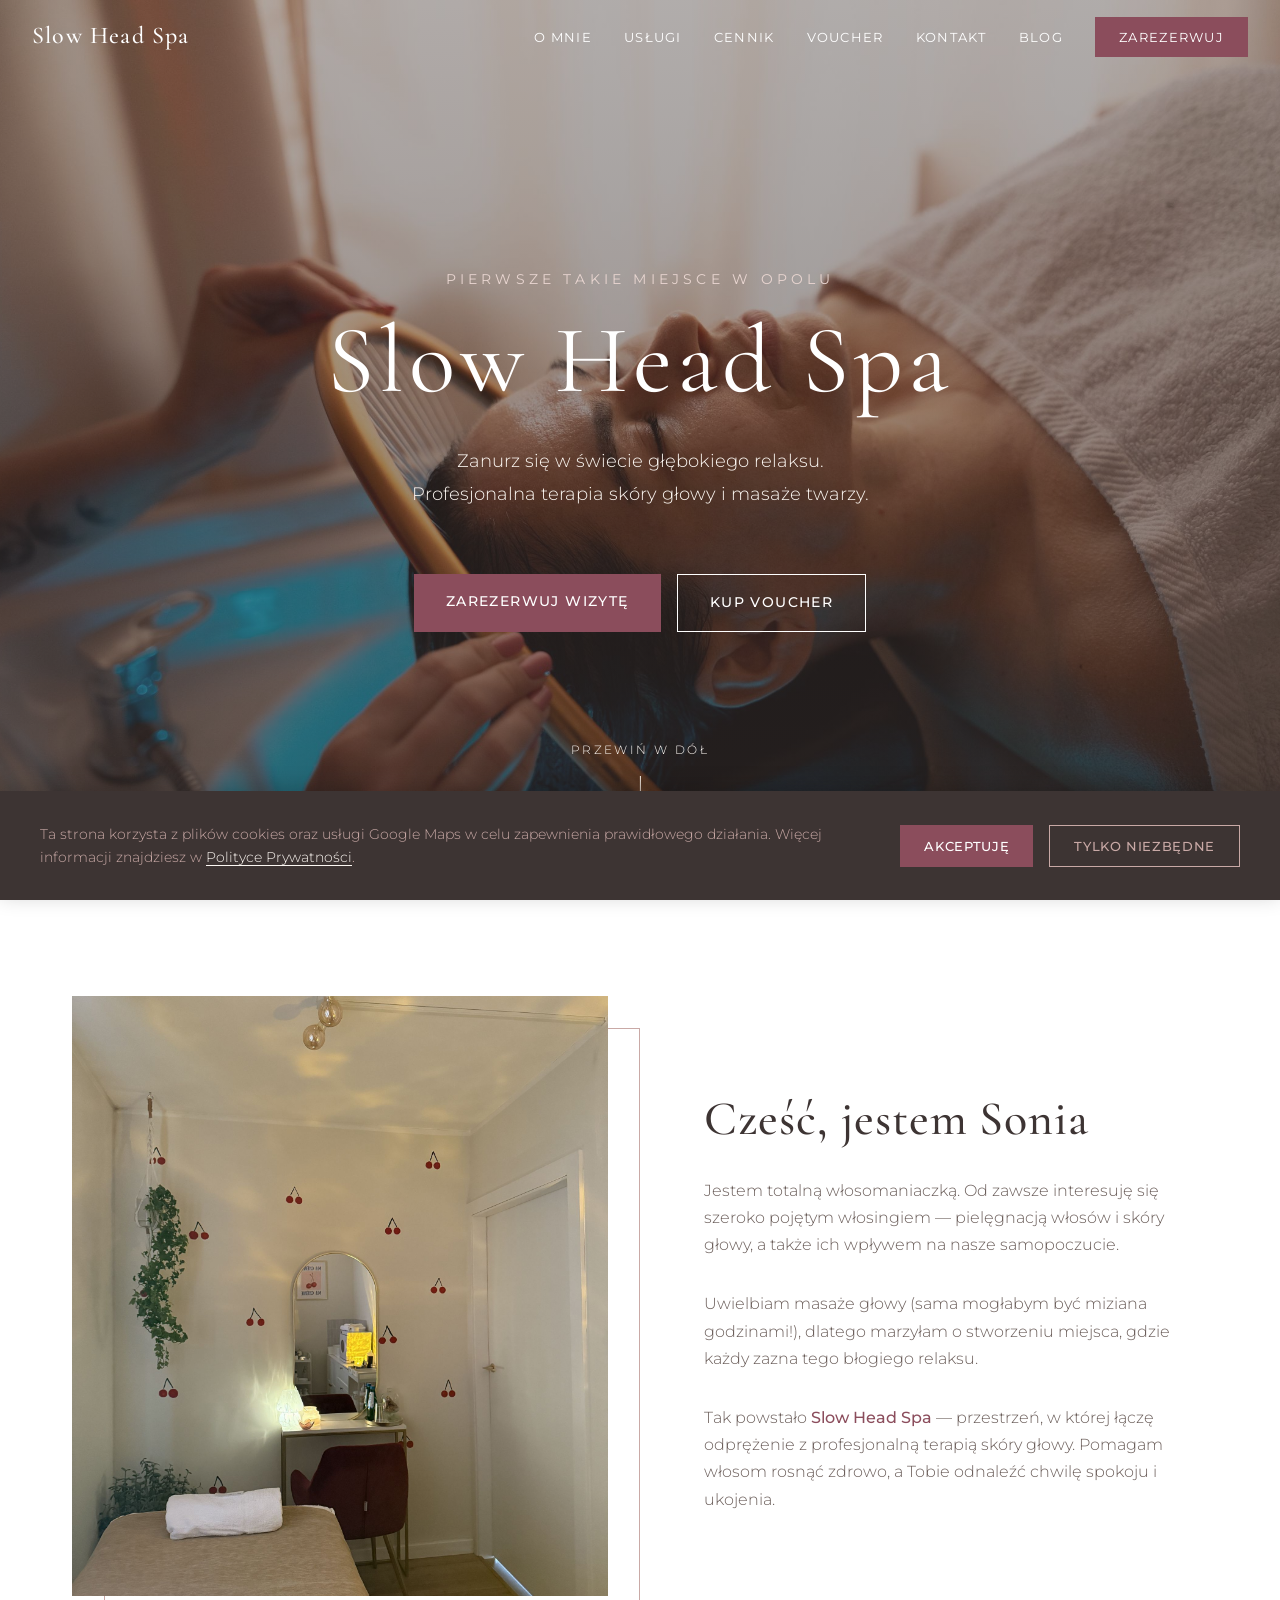
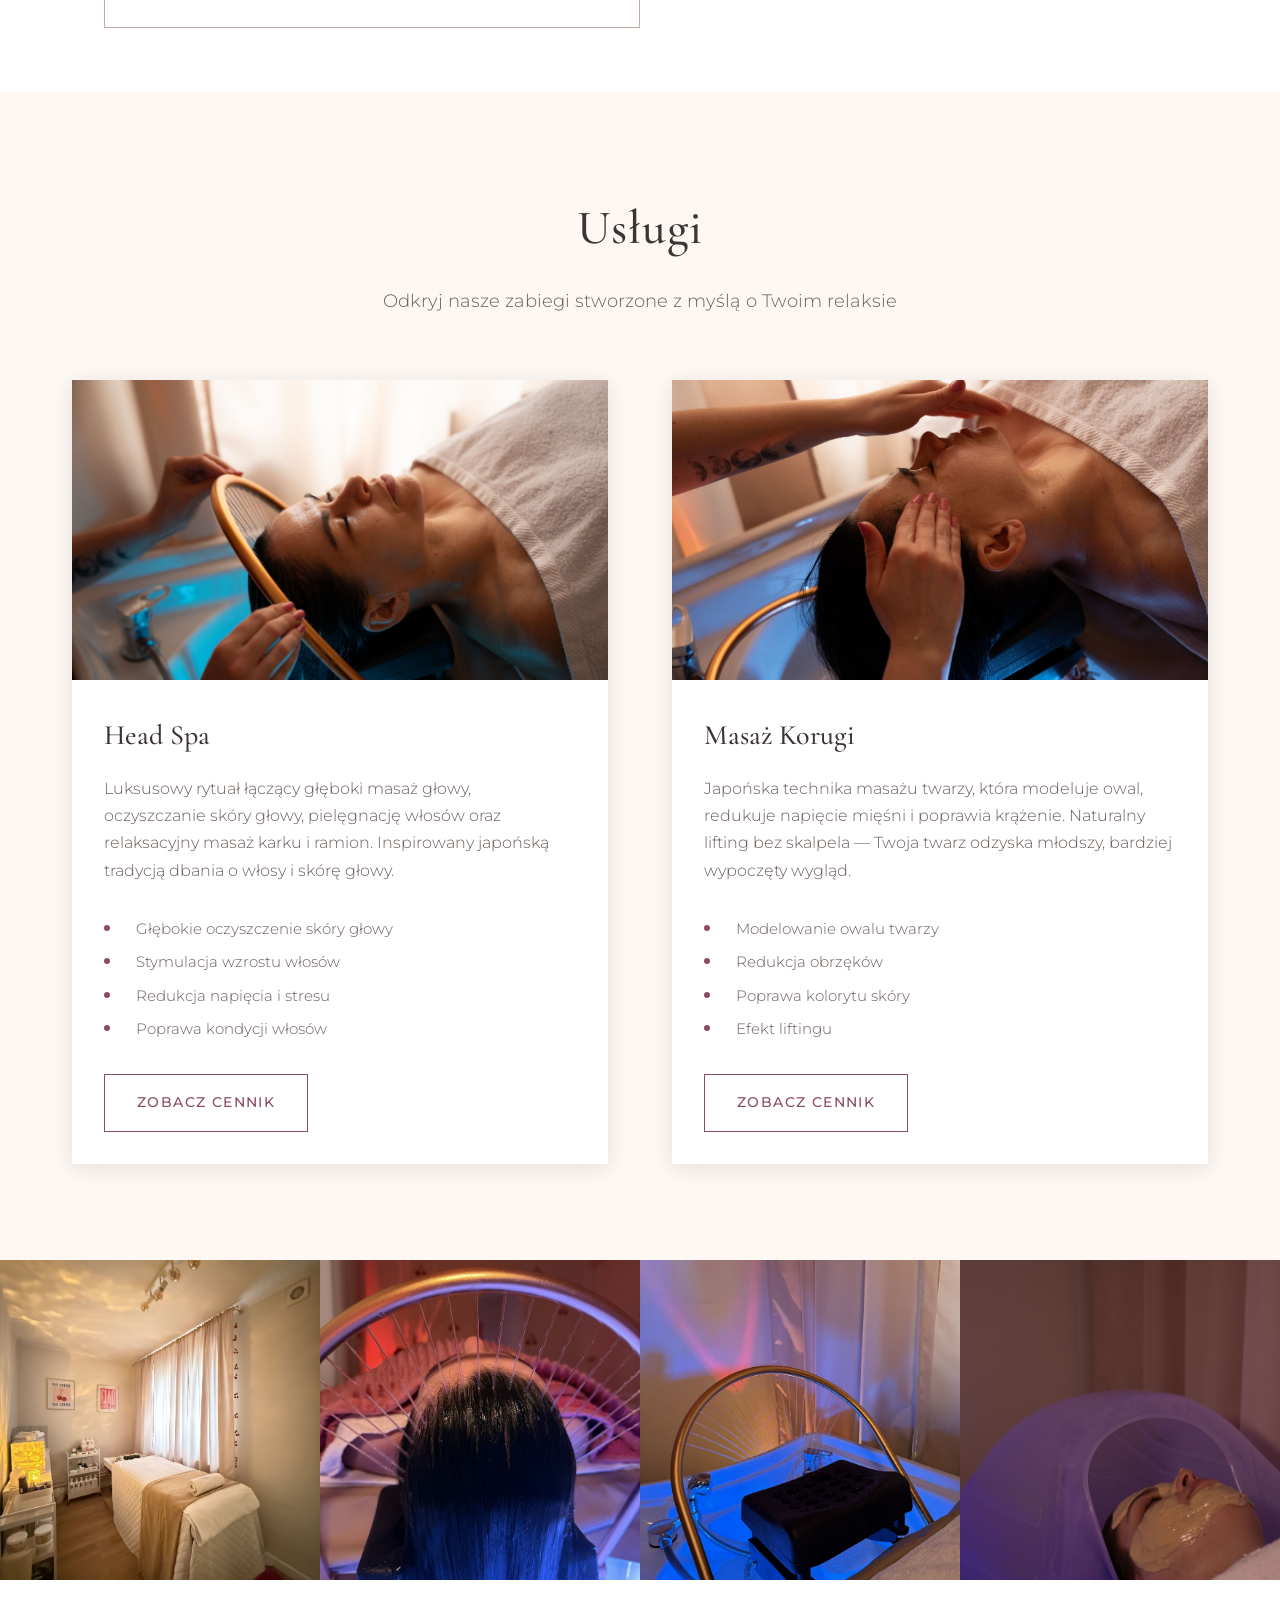
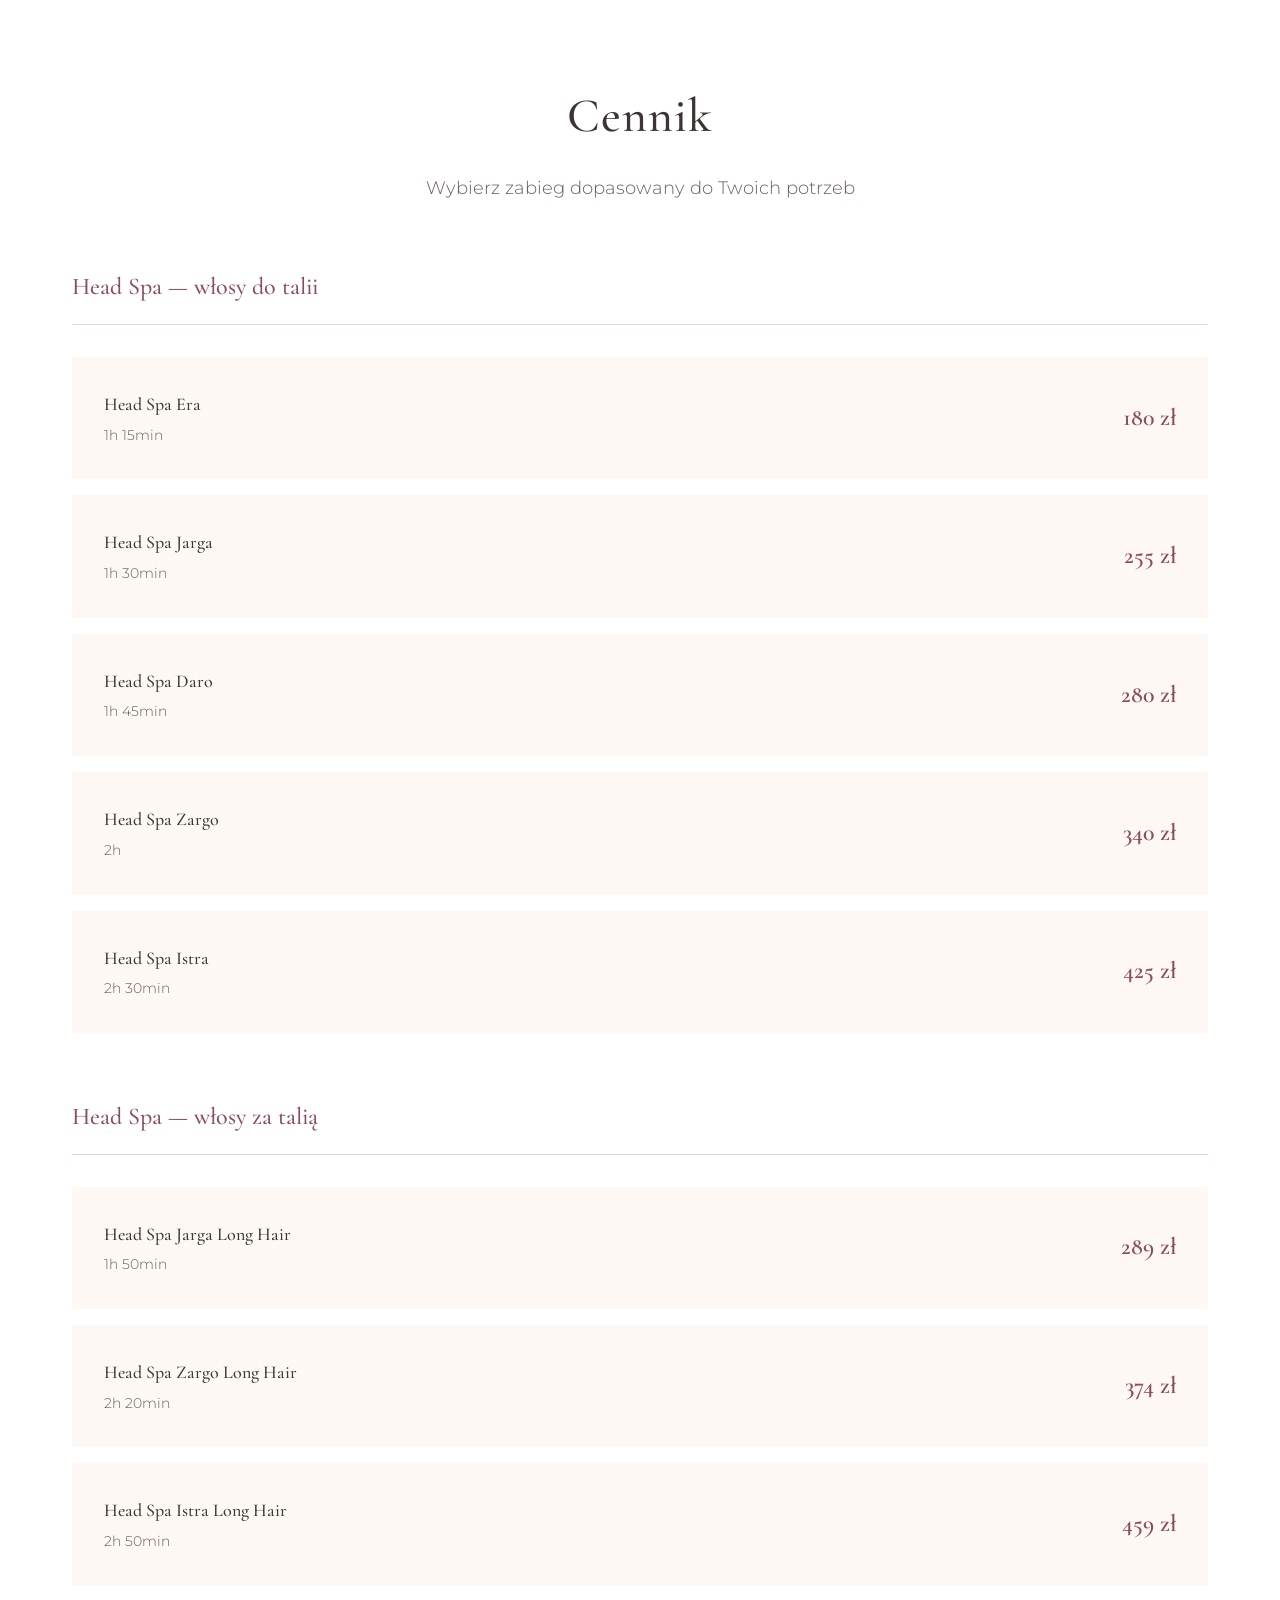
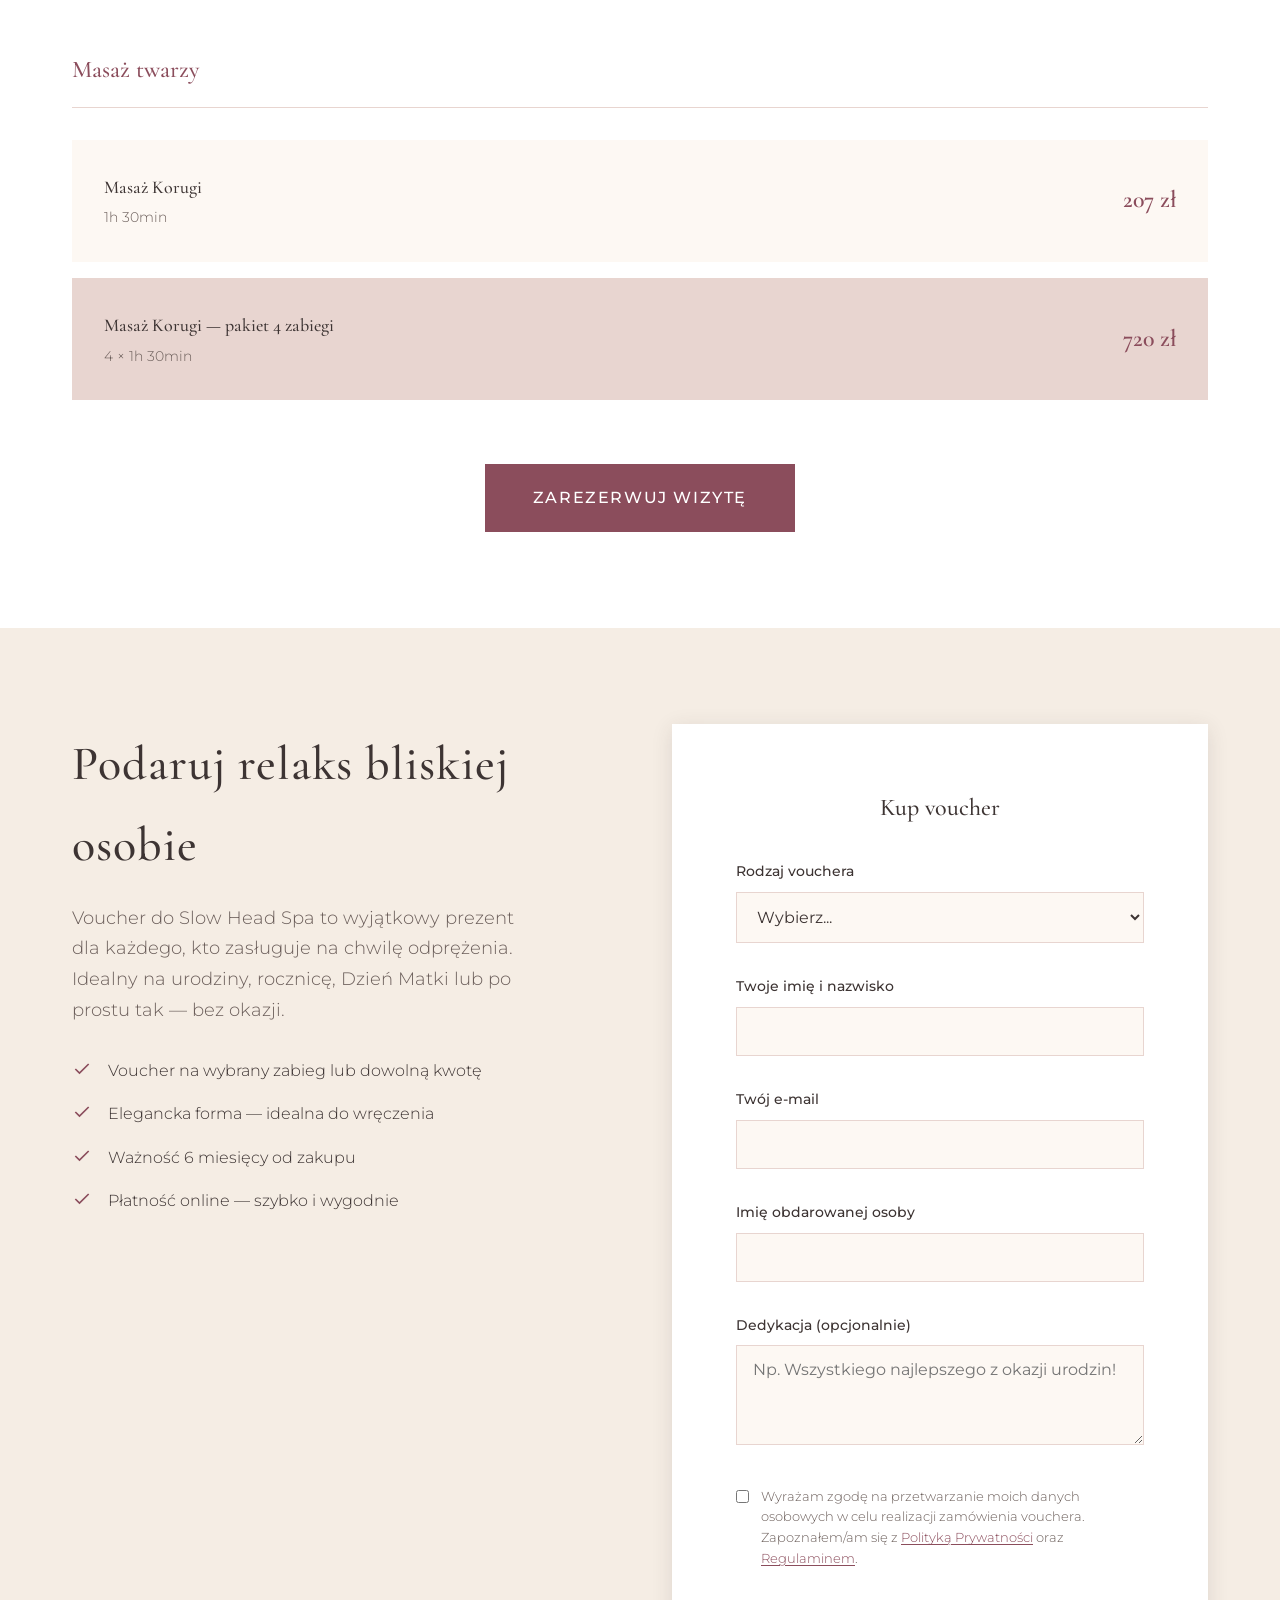
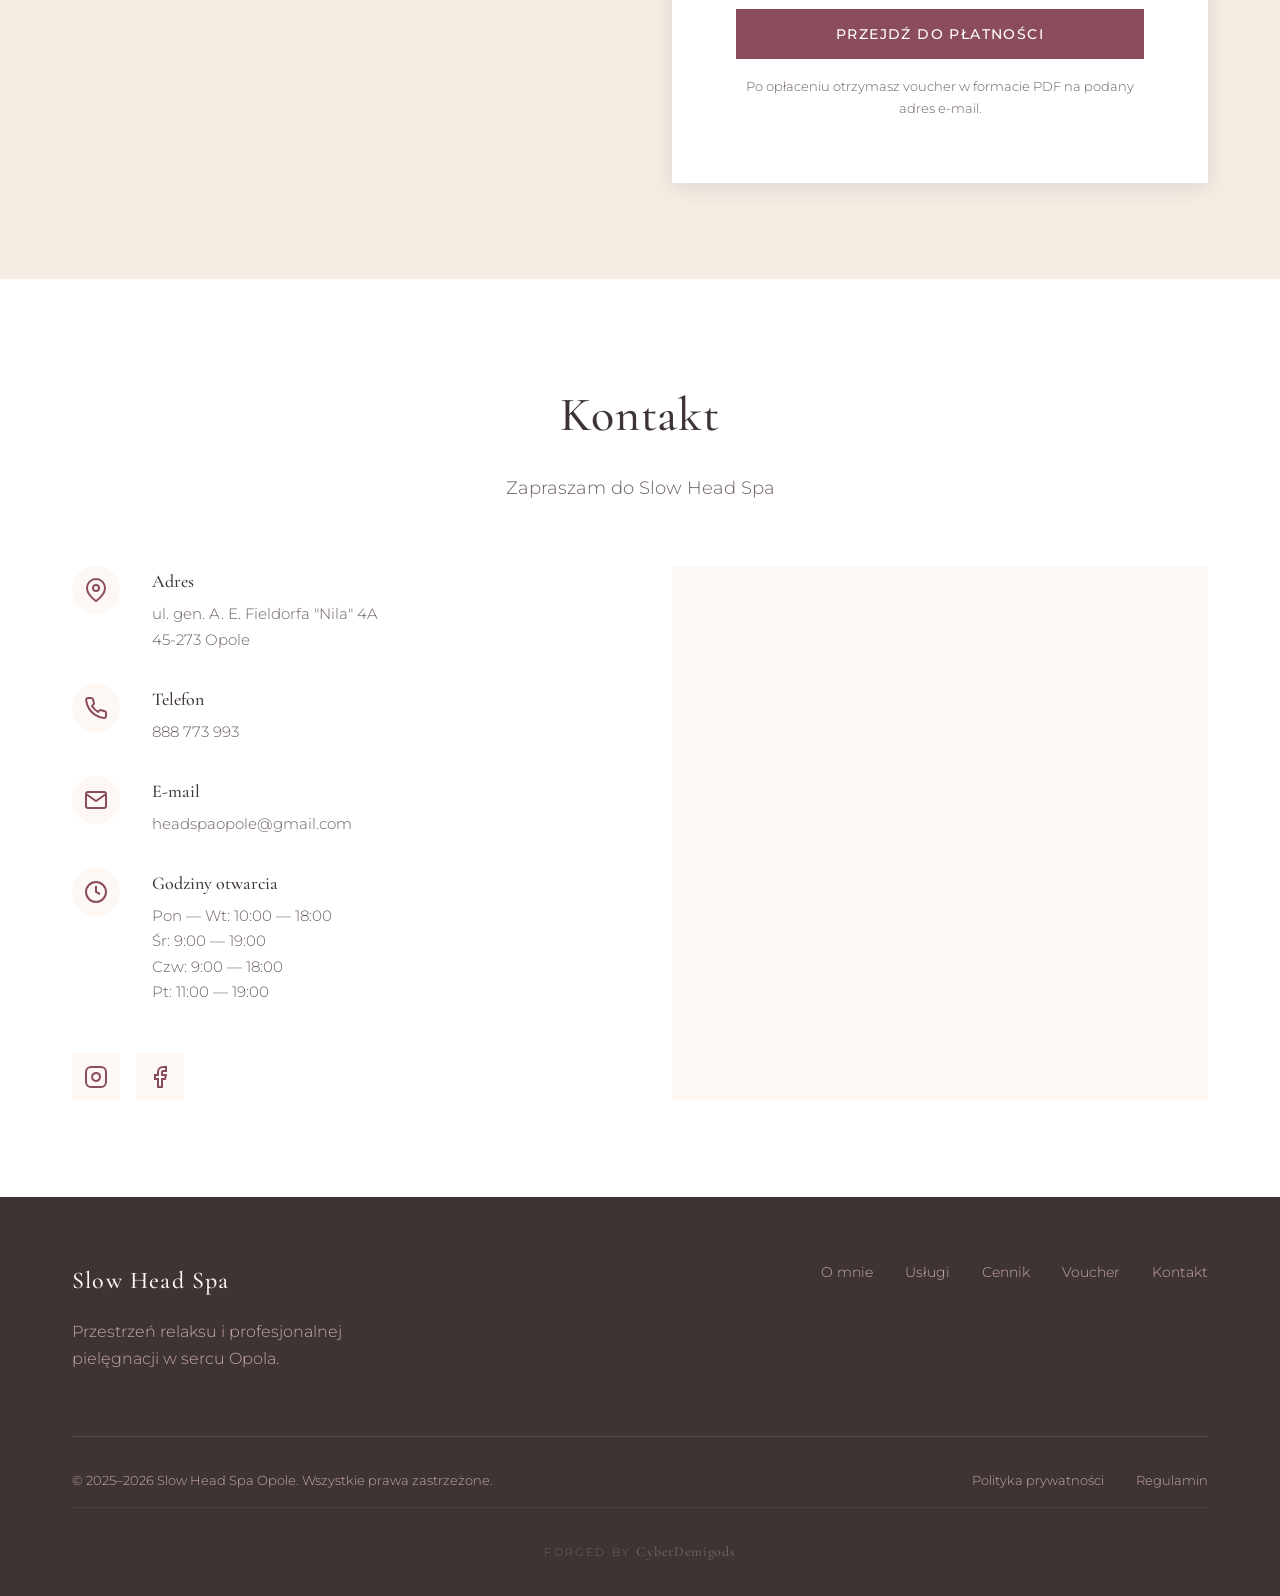
==== commit 9794a35c: "Add blog (6 posts), blog nav link and sitemap entries Work from March 2026, previously uncommitted. " ====
--- a/index.html
+++ b/index.html
@@ -107,6 +107,7 @@
                 <li><a href="#cennik" class="nav__link">Cennik</a></li>
                 <li><a href="#voucher" class="nav__link">Voucher</a></li>
                 <li><a href="#kontakt" class="nav__link">Kontakt</a></li>
+                <li><a href="/blog/" class="nav__link">Blog</a></li>
                 <li><a href="https://booksy.com/pl-pl/280278_slow-head-spa-opole_inni_12930_opole" target="_blank" rel="noopener noreferrer" class="nav__link nav__link--cta">Zarezerwuj</a></li>
             </ul>
         </div>
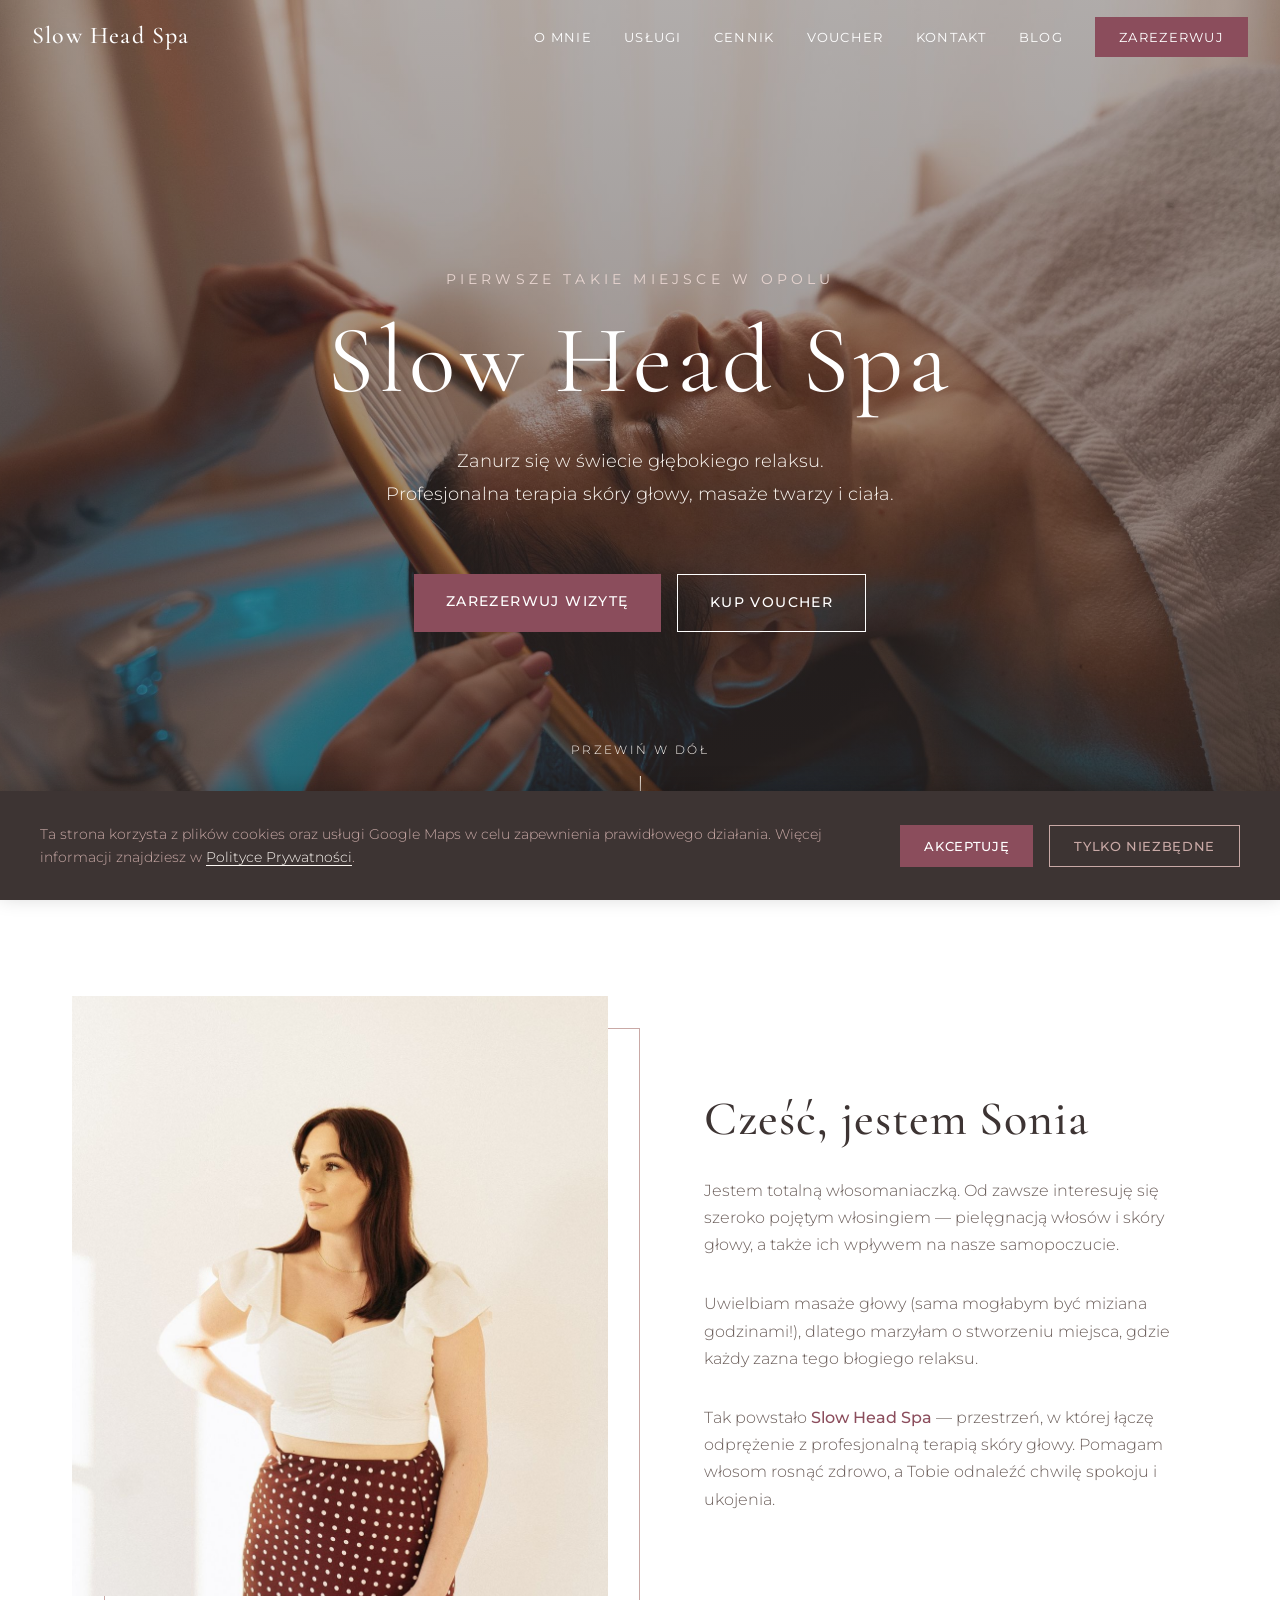
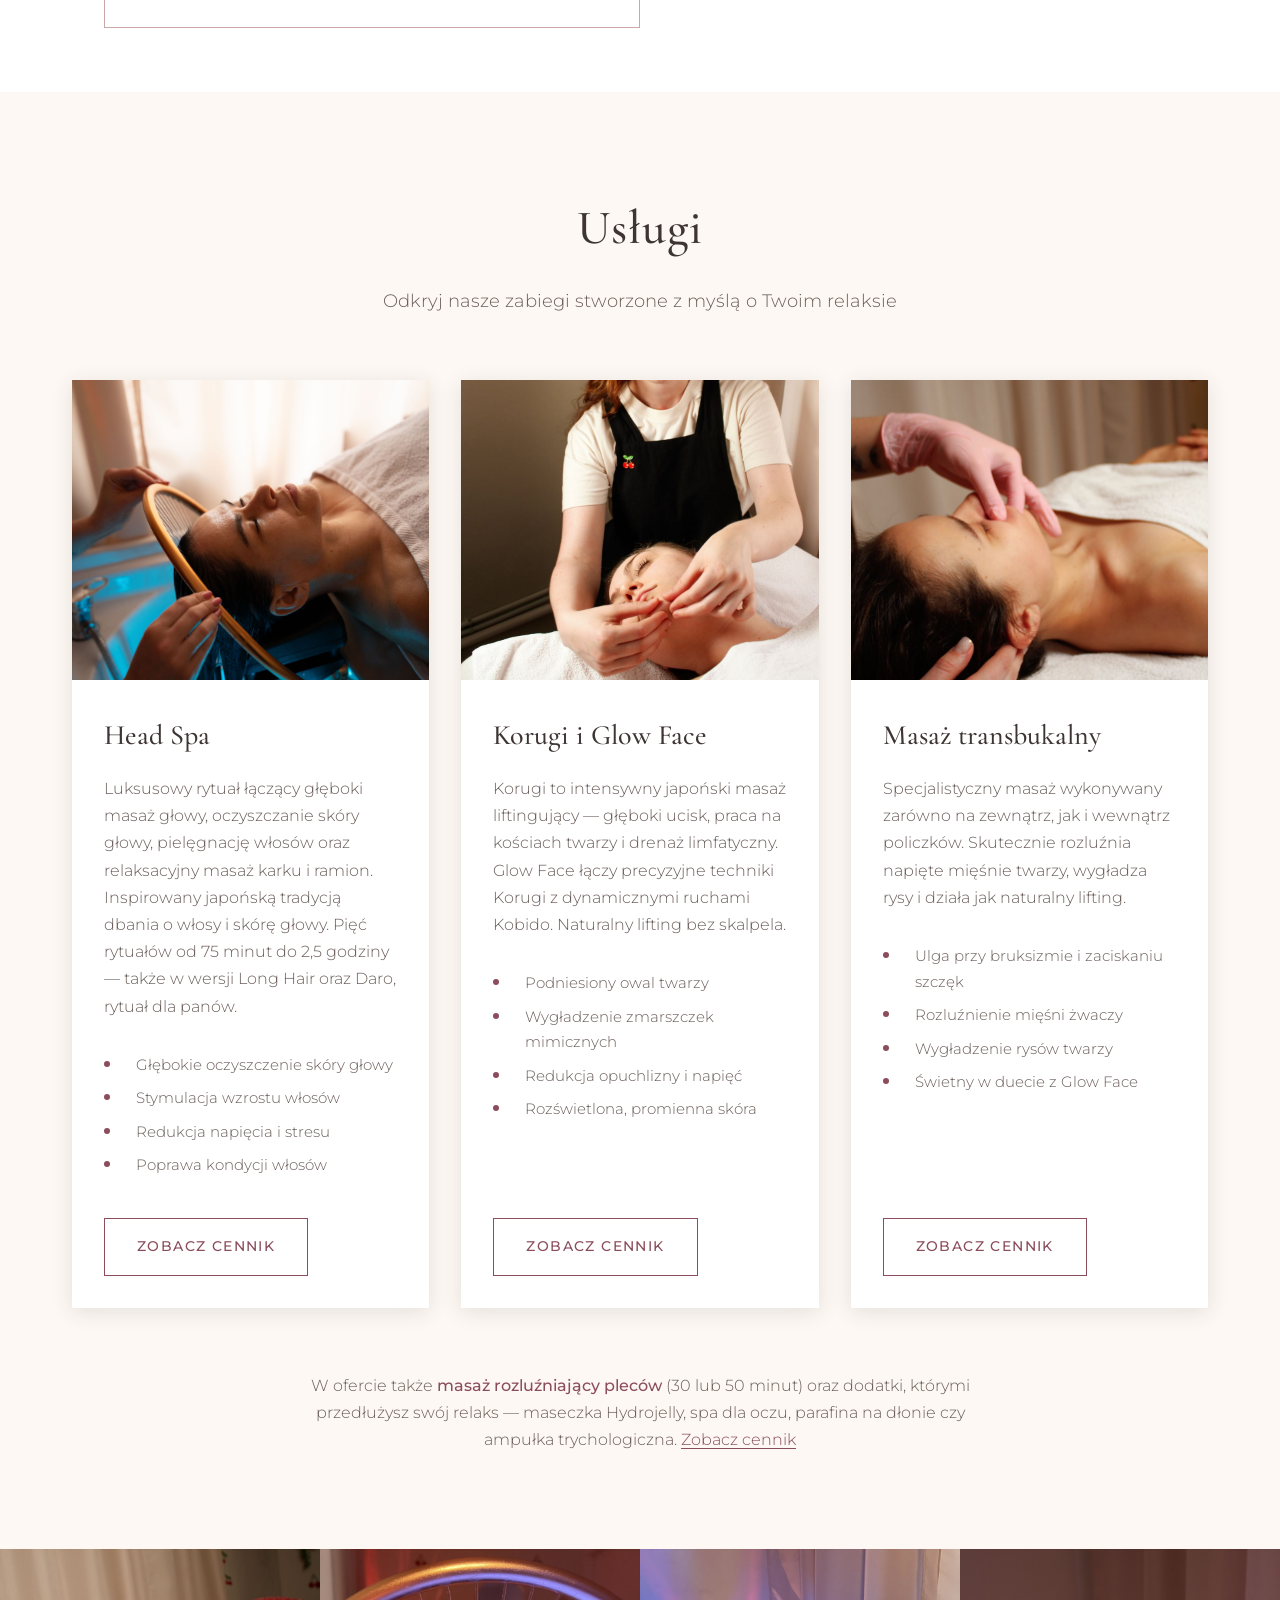
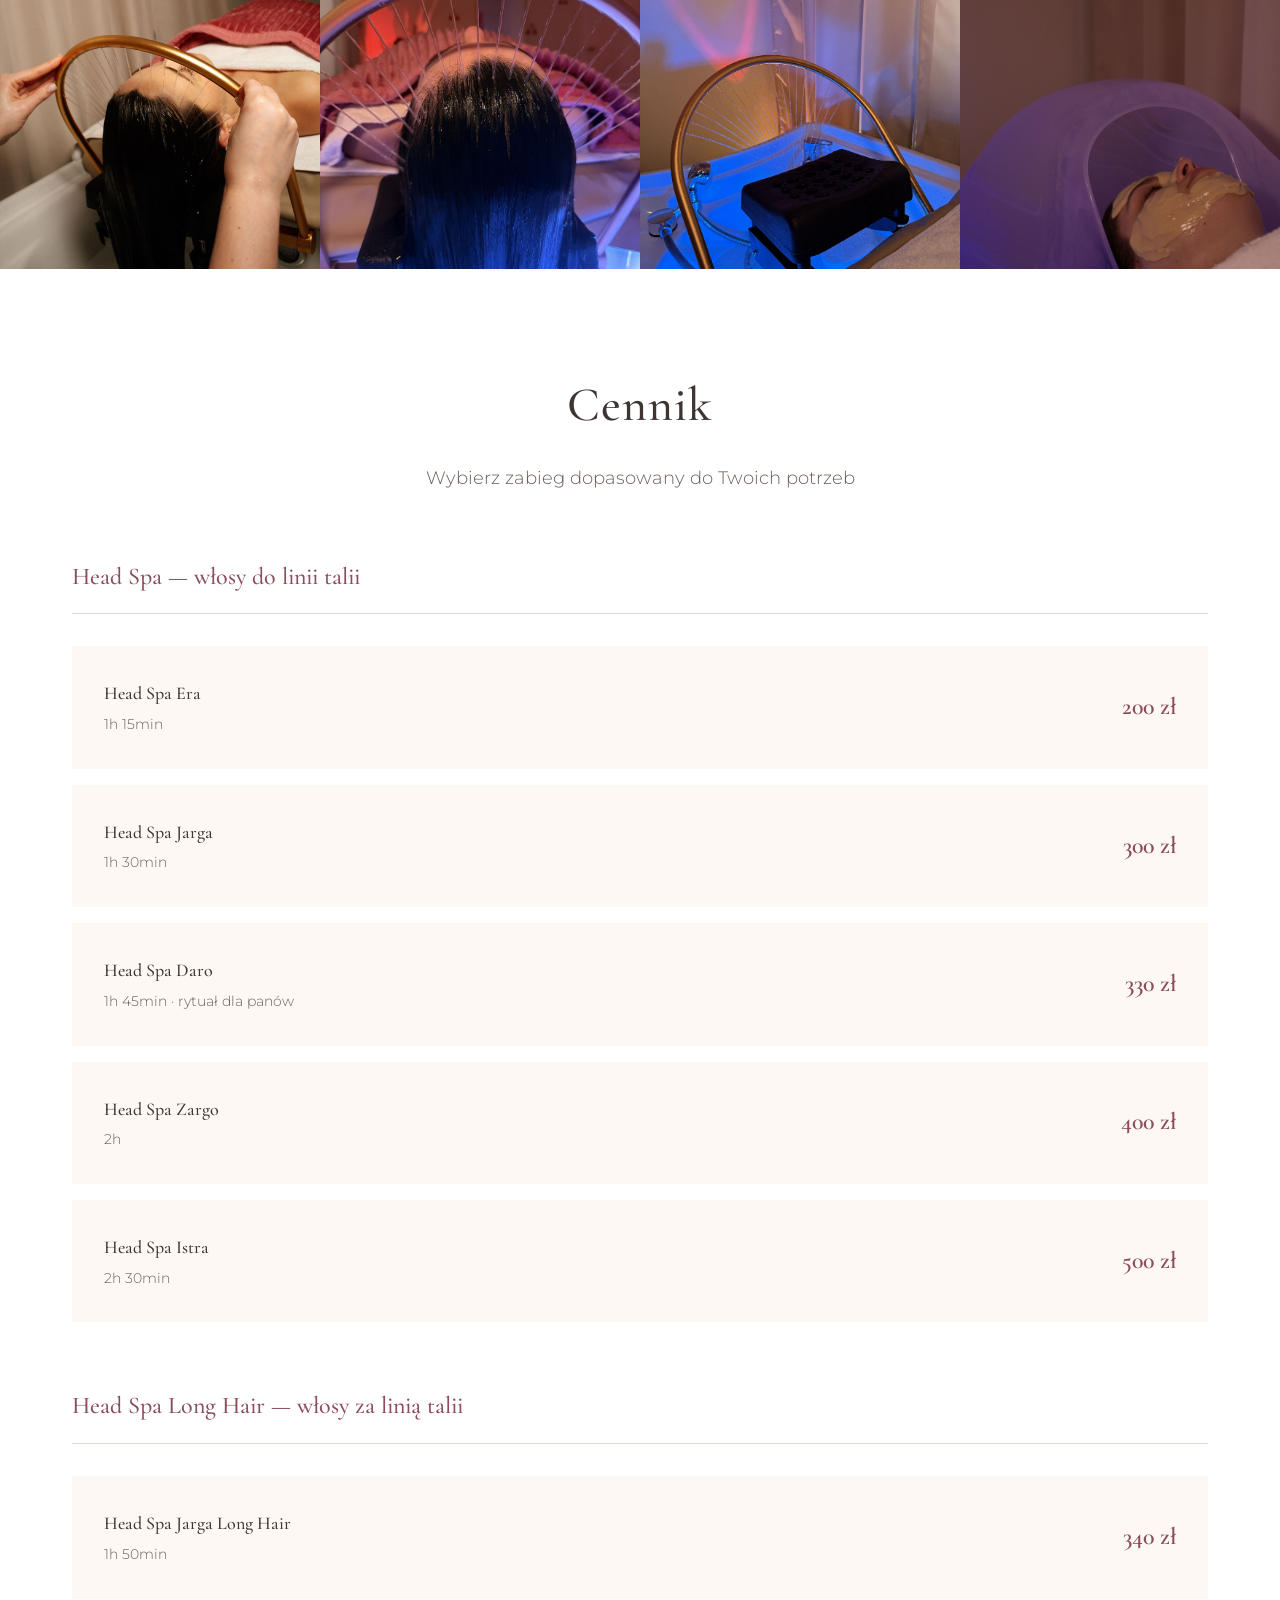
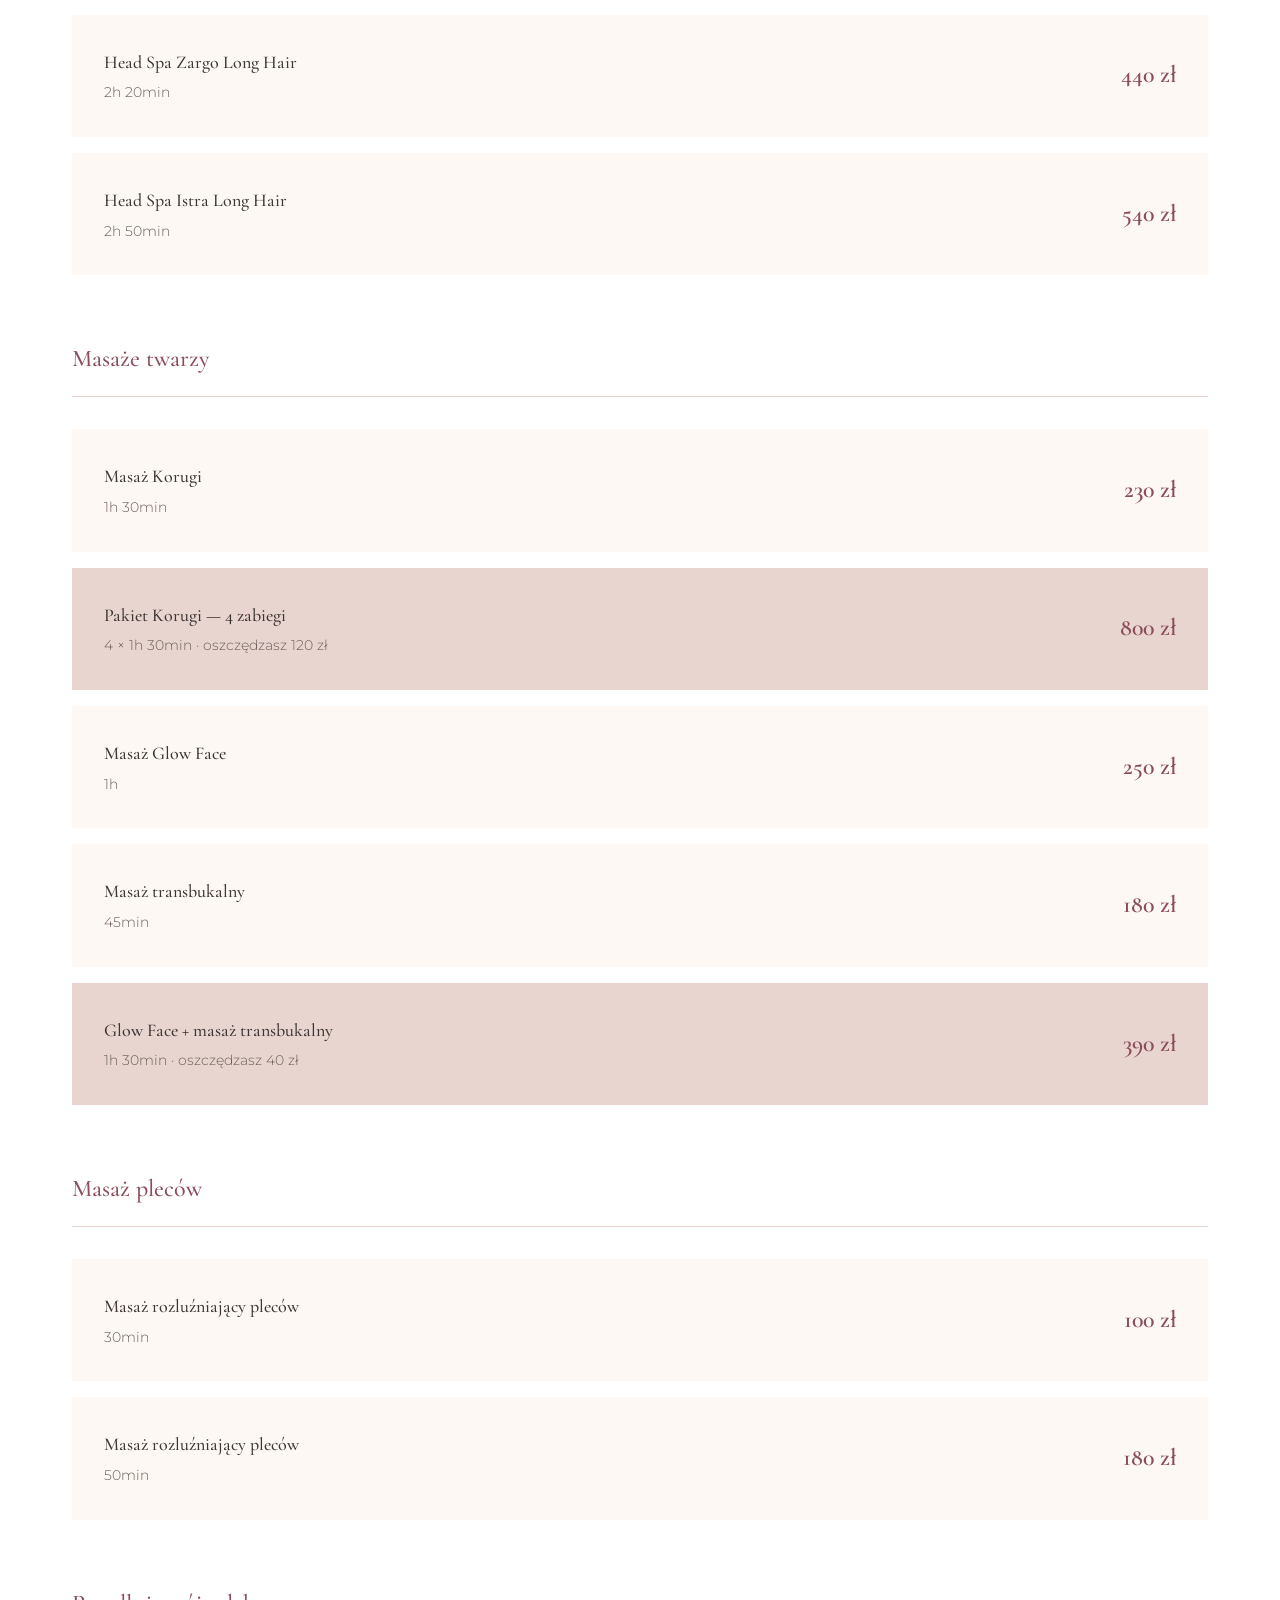
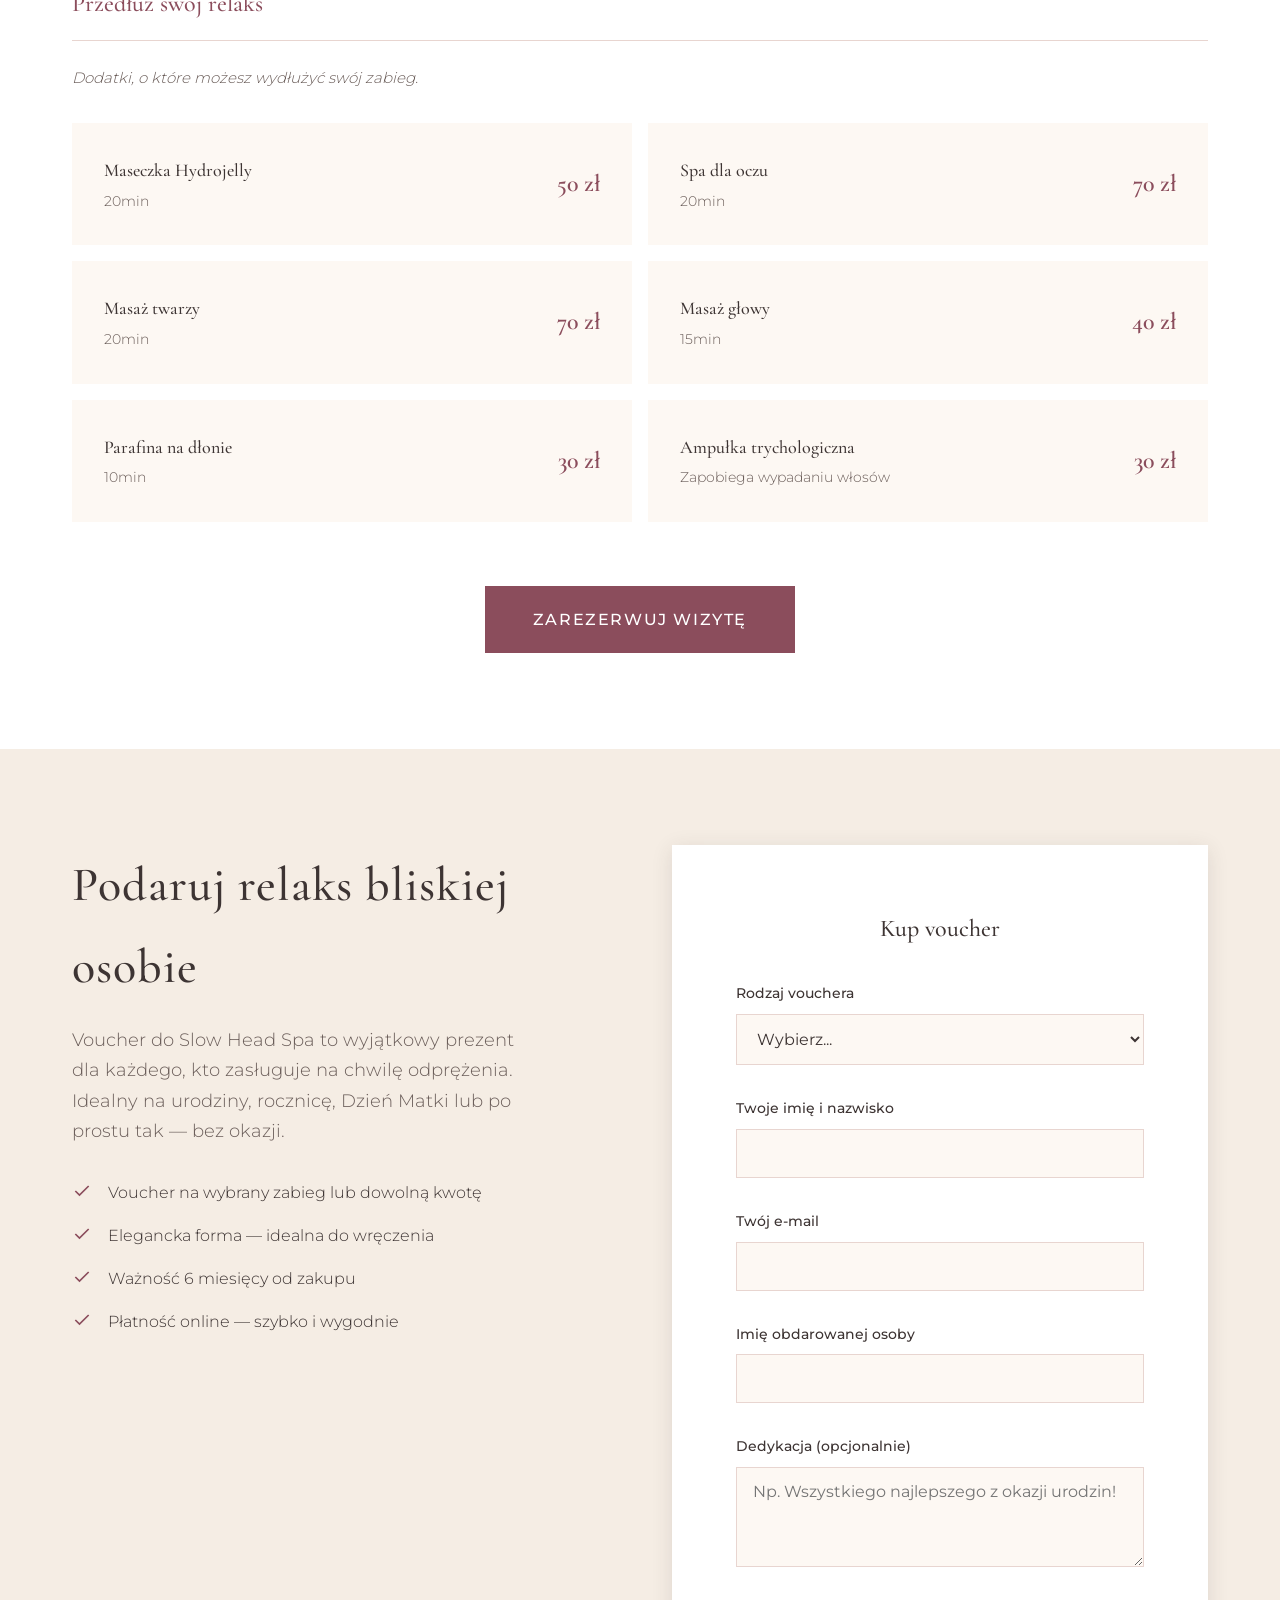
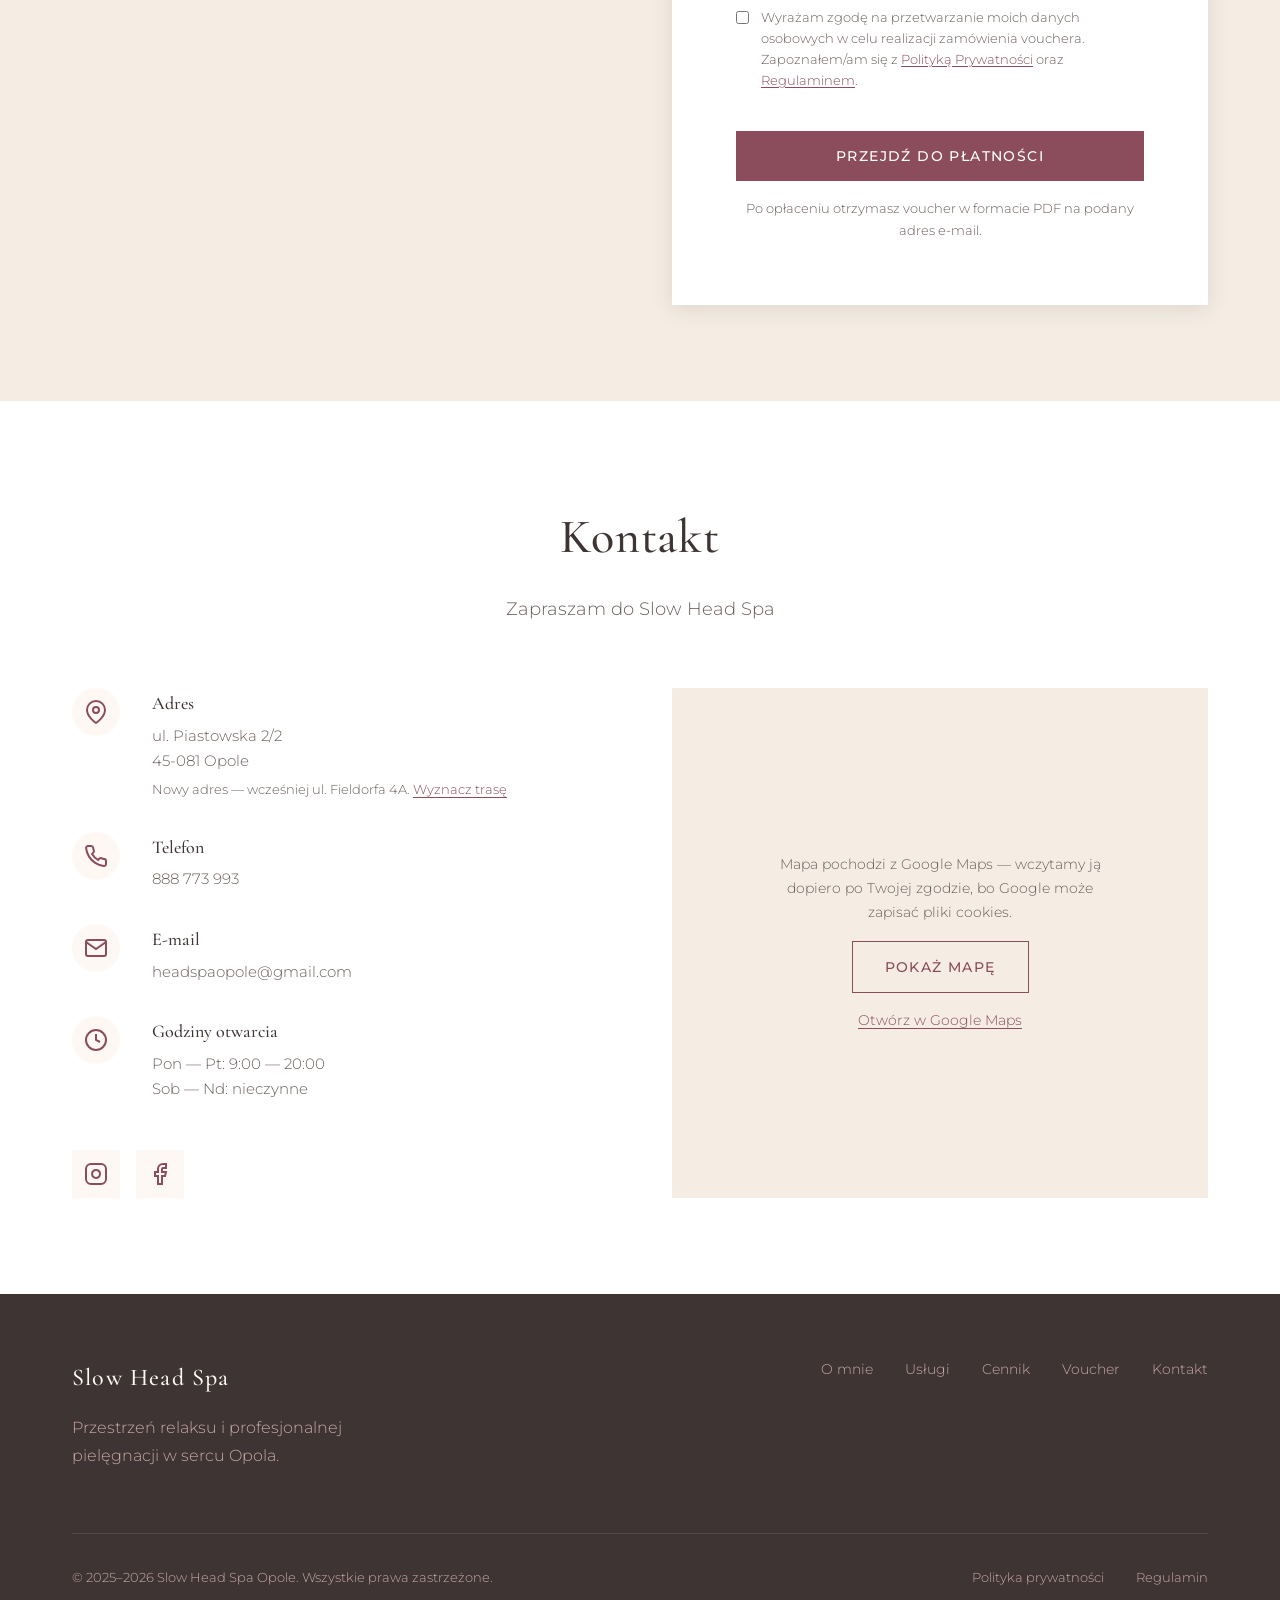
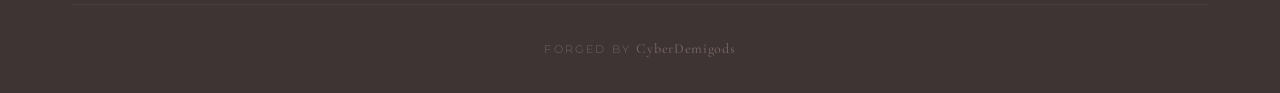
==== commit 12acf417: "Update for new location and price list (Sept 2026) - Address: ul. Piastowska 2/2, 45-081 Opole (JSON" ====
--- a/index.html
+++ b/index.html
@@ -3,14 +3,14 @@
 <head>
     <meta charset="UTF-8">
     <meta name="viewport" content="width=device-width, initial-scale=1.0">
-    <meta name="description" content="Slow Head Spa Opole - profesjonalne zabiegi head spa, masaż korugi i relaksacja. Pierwsze takie miejsce w Opolu.">
-    <meta name="keywords" content="head spa, opole, masaż głowy, masaż korugi, relaksacja, pielęgnacja włosów">
+    <meta name="description" content="Slow Head Spa Opole — zabiegi head spa, masaż Korugi, Glow Face, masaż transbukalny i masaż pleców. Pierwsze takie miejsce w Opolu, ul. Piastowska 2/2.">
+    <meta name="keywords" content="head spa, opole, masaż głowy, masaż korugi, glow face, masaż transbukalny, masaż twarzy opole, masaż pleców, relaksacja, pielęgnacja włosów">
     <title>Slow Head Spa Opole | Head Spa & Masaż Korugi</title>
 
     <!-- Open Graph / Social Media -->
     <meta property="og:type" content="website">
     <meta property="og:title" content="Slow Head Spa Opole | Head Spa & Masaż Korugi">
-    <meta property="og:description" content="Profesjonalne zabiegi head spa, masaż korugi i relaksacja. Pierwsze takie miejsce w Opolu.">
+    <meta property="og:description" content="Zabiegi head spa, masaż Korugi, Glow Face i masaż transbukalny. Pierwsze takie miejsce w Opolu.">
     <meta property="og:url" content="https://slowheadspa.pl/">
     <meta property="og:image" content="https://slowheadspa.pl/images/headspa5.jpeg">
     <meta property="og:locale" content="pl_PL">
@@ -25,46 +25,28 @@
         "@context": "https://schema.org",
         "@type": "HealthAndBeautyBusiness",
         "name": "Slow Head Spa",
-        "description": "Profesjonalne zabiegi head spa, masaż korugi i relaksacja. Pierwsze takie miejsce w Opolu.",
+        "description": "Zabiegi head spa, masaż Korugi, Glow Face, masaż transbukalny i masaż pleców. Pierwsze takie miejsce w Opolu.",
         "url": "https://slowheadspa.pl",
         "telephone": "+48888773993",
         "email": "headspaopole@gmail.com",
         "address": {
             "@type": "PostalAddress",
-            "streetAddress": "ul. gen. A. E. Fieldorfa \"Nila\" 4A",
+            "streetAddress": "ul. Piastowska 2/2",
             "addressLocality": "Opole",
-            "postalCode": "45-273",
+            "postalCode": "45-081",
             "addressCountry": "PL"
         },
         "geo": {
             "@type": "GeoCoordinates",
-            "latitude": 50.6619,
-            "longitude": 17.9383
+            "latitude": 50.6690,
+            "longitude": 17.9181
         },
         "openingHoursSpecification": [
             {
                 "@type": "OpeningHoursSpecification",
-                "dayOfWeek": ["Monday", "Tuesday"],
-                "opens": "10:00",
-                "closes": "18:00"
-            },
-            {
-                "@type": "OpeningHoursSpecification",
-                "dayOfWeek": "Wednesday",
+                "dayOfWeek": ["Monday", "Tuesday", "Wednesday", "Thursday", "Friday"],
                 "opens": "09:00",
-                "closes": "19:00"
-            },
-            {
-                "@type": "OpeningHoursSpecification",
-                "dayOfWeek": "Thursday",
-                "opens": "09:00",
-                "closes": "18:00"
-            },
-            {
-                "@type": "OpeningHoursSpecification",
-                "dayOfWeek": "Friday",
-                "opens": "11:00",
-                "closes": "19:00"
+                "closes": "20:00"
             }
         ],
         "sameAs": [
@@ -72,7 +54,7 @@
             "https://www.facebook.com/slowheadspaopole",
             "https://booksy.com/pl-pl/280278_slow-head-spa-opole_inni_12930_opole"
         ],
-        "priceRange": "180 zł — 459 zł",
+        "priceRange": "100 zł — 540 zł",
         "image": "https://slowheadspa.pl/images/headspa5.jpeg",
         "founder": {
             "@type": "Person",
@@ -119,7 +101,7 @@
         <div class="hero__content">
             <p class="hero__subtitle">Pierwsze takie miejsce w Opolu</p>
             <h1 class="hero__title">Slow Head Spa</h1>
-            <p class="hero__description">Zanurz się w świecie głębokiego relaksu.<br>Profesjonalna terapia skóry głowy i masaże twarzy.</p>
+            <p class="hero__description">Zanurz się w świecie głębokiego relaksu.<br>Profesjonalna terapia skóry głowy, masaże twarzy i ciała.</p>
             <div class="hero__buttons">
                 <a href="https://booksy.com/pl-pl/280278_slow-head-spa-opole_inni_12930_opole" target="_blank" rel="noopener noreferrer" class="btn btn--primary">Zarezerwuj wizytę</a>
                 <a href="#voucher" class="btn btn--secondary">Kup voucher</a>
@@ -136,7 +118,7 @@
         <div class="container">
             <div class="about__grid">
                 <div class="about__image">
-                    <img src="images/headspa1.jpeg" alt="Wnętrze Slow Head Spa Opole" loading="lazy">
+                    <img src="images/sonia.jpg" alt="Sonia Florek-Dubik — założycielka Slow Head Spa Opole" loading="lazy">
                 </div>
                 <div class="about__content">
                     <h2 class="section__title">Cześć, jestem Sonia</h2>
@@ -169,7 +151,7 @@
                     <div class="service-card__content">
                         <h3 class="service-card__title">Head Spa</h3>
                         <p class="service-card__description">
-                            Luksusowy rytuał łączący głęboki masaż głowy, oczyszczanie skóry głowy, pielęgnację włosów oraz relaksacyjny masaż karku i ramion. Inspirowany japońską tradycją dbania o włosy i skórę głowy.
+                            Luksusowy rytuał łączący głęboki masaż głowy, oczyszczanie skóry głowy, pielęgnację włosów oraz relaksacyjny masaż karku i ramion. Inspirowany japońską tradycją dbania o włosy i skórę głowy. Pięć rytuałów od 75 minut do 2,5 godziny — także w wersji Long Hair oraz Daro, rytuał dla panów.
                         </p>
                         <ul class="service-card__benefits">
                             <li>Głębokie oczyszczenie skóry głowy</li>
@@ -181,26 +163,50 @@
                     </div>
                 </div>
 
-                <!-- Masaż Korugi -->
+                <!-- Korugi i Glow Face -->
                 <div class="service-card">
                     <div class="service-card__image">
-                        <img src="images/headspa4.jpeg" alt="Masaż Korugi" loading="lazy">
+                        <img src="images/masaz-twarzy.jpg" alt="Liftingujący masaż twarzy w Slow Head Spa Opole" loading="lazy">
                     </div>
                     <div class="service-card__content">
-                        <h3 class="service-card__title">Masaż Korugi</h3>
+                        <h3 class="service-card__title">Korugi i Glow Face</h3>
                         <p class="service-card__description">
-                            Japońska technika masażu twarzy, która modeluje owal, redukuje napięcie mięśni i poprawia krążenie. Naturalny lifting bez skalpela — Twoja twarz odzyska młodszy, bardziej wypoczęty wygląd.
+                            Korugi to intensywny japoński masaż liftingujący — głęboki ucisk, praca na kościach twarzy i drenaż limfatyczny. Glow Face łączy precyzyjne techniki Korugi z dynamicznymi ruchami Kobido. Naturalny lifting bez skalpela.
                         </p>
                         <ul class="service-card__benefits">
-                            <li>Modelowanie owalu twarzy</li>
-                            <li>Redukcja obrzęków</li>
-                            <li>Poprawa kolorytu skóry</li>
-                            <li>Efekt liftingu</li>
+                            <li>Podniesiony owal twarzy</li>
+                            <li>Wygładzenie zmarszczek mimicznych</li>
+                            <li>Redukcja opuchlizny i napięć</li>
+                            <li>Rozświetlona, promienna skóra</li>
                         </ul>
                         <a href="#cennik" class="btn btn--outline">Zobacz cennik</a>
                     </div>
                 </div>
-            </div>
+
+                <!-- Masaż transbukalny -->
+                <div class="service-card">
+                    <div class="service-card__image">
+                        <img src="images/masaz-transbukalny.jpg" alt="Masaż transbukalny w Slow Head Spa Opole" loading="lazy">
+                    </div>
+                    <div class="service-card__content">
+                        <h3 class="service-card__title">Masaż transbukalny</h3>
+                        <p class="service-card__description">
+                            Specjalistyczny masaż wykonywany zarówno na zewnątrz, jak i wewnątrz policzków. Skutecznie rozluźnia napięte mięśnie twarzy, wygładza rysy i działa jak naturalny lifting.
+                        </p>
+                        <ul class="service-card__benefits">
+                            <li>Ulga przy bruksizmie i zaciskaniu szczęk</li>
+                            <li>Rozluźnienie mięśni żwaczy</li>
+                            <li>Wygładzenie rysów twarzy</li>
+                            <li>Świetny w duecie z Glow Face</li>
+                        </ul>
+                        <a href="#cennik" class="btn btn--outline">Zobacz cennik</a>
+                    </div>
+                </div>
+            </div>
+
+            <p class="services__extra">
+                W ofercie także <strong>masaż rozluźniający pleców</strong> (30 lub 50 minut) oraz dodatki, którymi przedłużysz swój relaks — maseczka Hydrojelly, spa dla oczu, parafina na dłonie czy ampułka trychologiczna. <a href="#cennik">Zobacz cennik</a>
+            </p>
         </div>
     </section>
 
@@ -208,7 +214,7 @@
     <section class="gallery">
         <div class="gallery__grid">
             <div class="gallery__item">
-                <img src="images/headspa2.jpeg" alt="Gabinet Slow Head Spa" loading="lazy">
+                <img src="images/head-spa-rytual.jpg" alt="Rytuał Head Spa w Slow Head Spa Opole" loading="lazy">
             </div>
             <div class="gallery__item">
                 <img src="images/headspa6.jpeg" alt="Zabieg Head Spa" loading="lazy">
@@ -228,93 +234,185 @@
             <h2 class="section__title section__title--center">Cennik</h2>
             <p class="section__subtitle">Wybierz zabieg dopasowany do Twoich potrzeb</p>
 
-            <!-- Head Spa Standard -->
+            <!-- Head Spa -->
             <div class="pricing__category">
-                <h3 class="pricing__category-title">Head Spa — włosy do talii</h3>
+                <h3 class="pricing__category-title">Head Spa — włosy do linii talii</h3>
                 <div class="pricing__table">
                     <div class="pricing__item">
                         <div class="pricing__info">
                             <h4 class="pricing__name">Head Spa Era</h4>
                             <p class="pricing__duration">1h 15min</p>
                         </div>
-                        <div class="pricing__price">180 zł</div>
+                        <div class="pricing__price">200 zł</div>
                     </div>
                     <div class="pricing__item">
                         <div class="pricing__info">
                             <h4 class="pricing__name">Head Spa Jarga</h4>
                             <p class="pricing__duration">1h 30min</p>
                         </div>
-                        <div class="pricing__price">255 zł</div>
+                        <div class="pricing__price">300 zł</div>
                     </div>
                     <div class="pricing__item">
                         <div class="pricing__info">
                             <h4 class="pricing__name">Head Spa Daro</h4>
-                            <p class="pricing__duration">1h 45min</p>
-                        </div>
-                        <div class="pricing__price">280 zł</div>
+                            <p class="pricing__duration">1h 45min · rytuał dla panów</p>
+                        </div>
+                        <div class="pricing__price">330 zł</div>
                     </div>
                     <div class="pricing__item">
                         <div class="pricing__info">
                             <h4 class="pricing__name">Head Spa Zargo</h4>
                             <p class="pricing__duration">2h</p>
                         </div>
-                        <div class="pricing__price">340 zł</div>
+                        <div class="pricing__price">400 zł</div>
                     </div>
                     <div class="pricing__item">
                         <div class="pricing__info">
                             <h4 class="pricing__name">Head Spa Istra</h4>
                             <p class="pricing__duration">2h 30min</p>
                         </div>
-                        <div class="pricing__price">425 zł</div>
+                        <div class="pricing__price">500 zł</div>
                     </div>
                 </div>
             </div>
 
             <!-- Head Spa Long Hair -->
             <div class="pricing__category">
-                <h3 class="pricing__category-title">Head Spa — włosy za talią</h3>
+                <h3 class="pricing__category-title">Head Spa Long Hair — włosy za linią talii</h3>
                 <div class="pricing__table">
                     <div class="pricing__item">
                         <div class="pricing__info">
                             <h4 class="pricing__name">Head Spa Jarga Long Hair</h4>
                             <p class="pricing__duration">1h 50min</p>
                         </div>
-                        <div class="pricing__price">289 zł</div>
+                        <div class="pricing__price">340 zł</div>
                     </div>
                     <div class="pricing__item">
                         <div class="pricing__info">
                             <h4 class="pricing__name">Head Spa Zargo Long Hair</h4>
                             <p class="pricing__duration">2h 20min</p>
                         </div>
-                        <div class="pricing__price">374 zł</div>
+                        <div class="pricing__price">440 zł</div>
                     </div>
                     <div class="pricing__item">
                         <div class="pricing__info">
                             <h4 class="pricing__name">Head Spa Istra Long Hair</h4>
                             <p class="pricing__duration">2h 50min</p>
                         </div>
-                        <div class="pricing__price">459 zł</div>
-                    </div>
-                </div>
-            </div>
-
-            <!-- Masaż Korugi -->
+                        <div class="pricing__price">540 zł</div>
+                    </div>
+                </div>
+            </div>
+
+            <!-- Masaże twarzy -->
             <div class="pricing__category">
-                <h3 class="pricing__category-title">Masaż twarzy</h3>
+                <h3 class="pricing__category-title">Masaże twarzy</h3>
                 <div class="pricing__table">
                     <div class="pricing__item">
                         <div class="pricing__info">
                             <h4 class="pricing__name">Masaż Korugi</h4>
                             <p class="pricing__duration">1h 30min</p>
                         </div>
-                        <div class="pricing__price">207 zł</div>
+                        <div class="pricing__price">230 zł</div>
                     </div>
                     <div class="pricing__item pricing__item--highlight">
                         <div class="pricing__info">
-                            <h4 class="pricing__name">Masaż Korugi — pakiet 4 zabiegi</h4>
-                            <p class="pricing__duration">4 × 1h 30min</p>
-                        </div>
-                        <div class="pricing__price">720 zł</div>
+                            <h4 class="pricing__name">Pakiet Korugi — 4 zabiegi</h4>
+                            <p class="pricing__duration">4 × 1h 30min · oszczędzasz 120 zł</p>
+                        </div>
+                        <div class="pricing__price">800 zł</div>
+                    </div>
+                    <div class="pricing__item">
+                        <div class="pricing__info">
+                            <h4 class="pricing__name">Masaż Glow Face</h4>
+                            <p class="pricing__duration">1h</p>
+                        </div>
+                        <div class="pricing__price">250 zł</div>
+                    </div>
+                    <div class="pricing__item">
+                        <div class="pricing__info">
+                            <h4 class="pricing__name">Masaż transbukalny</h4>
+                            <p class="pricing__duration">45min</p>
+                        </div>
+                        <div class="pricing__price">180 zł</div>
+                    </div>
+                    <div class="pricing__item pricing__item--highlight">
+                        <div class="pricing__info">
+                            <h4 class="pricing__name">Glow Face + masaż transbukalny</h4>
+                            <p class="pricing__duration">1h 30min · oszczędzasz 40 zł</p>
+                        </div>
+                        <div class="pricing__price">390 zł</div>
+                    </div>
+                </div>
+            </div>
+
+            <!-- Masaż pleców -->
+            <div class="pricing__category">
+                <h3 class="pricing__category-title">Masaż pleców</h3>
+                <div class="pricing__table">
+                    <div class="pricing__item">
+                        <div class="pricing__info">
+                            <h4 class="pricing__name">Masaż rozluźniający pleców</h4>
+                            <p class="pricing__duration">30min</p>
+                        </div>
+                        <div class="pricing__price">100 zł</div>
+                    </div>
+                    <div class="pricing__item">
+                        <div class="pricing__info">
+                            <h4 class="pricing__name">Masaż rozluźniający pleców</h4>
+                            <p class="pricing__duration">50min</p>
+                        </div>
+                        <div class="pricing__price">180 zł</div>
+                    </div>
+                </div>
+            </div>
+
+            <!-- Dodatki -->
+            <div class="pricing__category">
+                <h3 class="pricing__category-title">Przedłuż swój relaks</h3>
+                <p class="pricing__note">Dodatki, o które możesz wydłużyć swój zabieg.</p>
+                <div class="pricing__table pricing__table--compact">
+                    <div class="pricing__item">
+                        <div class="pricing__info">
+                            <h4 class="pricing__name">Maseczka Hydrojelly</h4>
+                            <p class="pricing__duration">20min</p>
+                        </div>
+                        <div class="pricing__price">50 zł</div>
+                    </div>
+                    <div class="pricing__item">
+                        <div class="pricing__info">
+                            <h4 class="pricing__name">Spa dla oczu</h4>
+                            <p class="pricing__duration">20min</p>
+                        </div>
+                        <div class="pricing__price">70 zł</div>
+                    </div>
+                    <div class="pricing__item">
+                        <div class="pricing__info">
+                            <h4 class="pricing__name">Masaż twarzy</h4>
+                            <p class="pricing__duration">20min</p>
+                        </div>
+                        <div class="pricing__price">70 zł</div>
+                    </div>
+                    <div class="pricing__item">
+                        <div class="pricing__info">
+                            <h4 class="pricing__name">Masaż głowy</h4>
+                            <p class="pricing__duration">15min</p>
+                        </div>
+                        <div class="pricing__price">40 zł</div>
+                    </div>
+                    <div class="pricing__item">
+                        <div class="pricing__info">
+                            <h4 class="pricing__name">Parafina na dłonie</h4>
+                            <p class="pricing__duration">10min</p>
+                        </div>
+                        <div class="pricing__price">30 zł</div>
+                    </div>
+                    <div class="pricing__item">
+                        <div class="pricing__info">
+                            <h4 class="pricing__name">Ampułka trychologiczna</h4>
+                            <p class="pricing__duration">Zapobiega wypadaniu włosów</p>
+                        </div>
+                        <div class="pricing__price">30 zł</div>
                     </div>
                 </div>
             </div>
@@ -370,15 +468,27 @@
                             <select id="voucherType" name="voucherType" required>
                                 <option value="">Wybierz...</option>
                                 <optgroup label="Na zabieg Head Spa">
-                                    <option value="era-180">Head Spa Era — 180 zł</option>
-                                    <option value="jarga-255">Head Spa Jarga — 255 zł</option>
-                                    <option value="daro-280">Head Spa Daro — 280 zł</option>
-                                    <option value="zargo-340">Head Spa Zargo — 340 zł</option>
-                                    <option value="istra-425">Head Spa Istra — 425 zł</option>
+                                    <option value="era-200">Head Spa Era — 200 zł</option>
+                                    <option value="jarga-300">Head Spa Jarga — 300 zł</option>
+                                    <option value="daro-330">Head Spa Daro (dla panów) — 330 zł</option>
+                                    <option value="zargo-400">Head Spa Zargo — 400 zł</option>
+                                    <option value="istra-500">Head Spa Istra — 500 zł</option>
                                 </optgroup>
-                                <optgroup label="Na zabieg Korugi">
-                                    <option value="korugi-207">Masaż Korugi — 207 zł</option>
-                                    <option value="korugi4-720">Masaż Korugi × 4 — 720 zł</option>
+                                <optgroup label="Na zabieg Head Spa Long Hair">
+                                    <option value="jarga-long-340">Head Spa Jarga Long Hair — 340 zł</option>
+                                    <option value="zargo-long-440">Head Spa Zargo Long Hair — 440 zł</option>
+                                    <option value="istra-long-540">Head Spa Istra Long Hair — 540 zł</option>
+                                </optgroup>
+                                <optgroup label="Na masaż twarzy">
+                                    <option value="korugi-230">Masaż Korugi — 230 zł</option>
+                                    <option value="korugi4-800">Pakiet Korugi × 4 — 800 zł</option>
+                                    <option value="glowface-250">Masaż Glow Face — 250 zł</option>
+                                    <option value="transbukalny-180">Masaż transbukalny — 180 zł</option>
+                                    <option value="glowface-transbukalny-390">Glow Face + masaż transbukalny — 390 zł</option>
+                                </optgroup>
+                                <optgroup label="Na masaż pleców">
+                                    <option value="plecy30-100">Masaż rozluźniający pleców 30 min — 100 zł</option>
+                                    <option value="plecy50-180">Masaż rozluźniający pleców 50 min — 180 zł</option>
                                 </optgroup>
                                 <optgroup label="Na kwotę">
                                     <option value="amount-200">Voucher 200 zł</option>
@@ -444,7 +554,8 @@
                         </div>
                         <div class="contact__details">
                             <h4>Adres</h4>
-                            <p>ul. gen. A. E. Fieldorfa "Nila" 4A<br>45-273 Opole</p>
+                            <p>ul. Piastowska 2/2<br>45-081 Opole</p>
+                            <p class="contact__hint">Nowy adres — wcześniej ul. Fieldorfa 4A. <a href="https://www.google.com/maps/dir/?api=1&amp;destination=Slow+Head+Spa,+Piastowska+2,+Opole" target="_blank" rel="noopener noreferrer">Wyznacz trasę</a></p>
                         </div>
                     </div>
 
@@ -483,10 +594,8 @@
                         <div class="contact__details">
                             <h4>Godziny otwarcia</h4>
                             <p>
-                                Pon — Wt: 10:00 — 18:00<br>
-                                Śr: 9:00 — 19:00<br>
-                                Czw: 9:00 — 18:00<br>
-                                Pt: 11:00 — 19:00
+                                Pon — Pt: 9:00 — 20:00<br>
+                                Sob — Nd: nieczynne
                             </p>
                         </div>
                     </div>
@@ -507,16 +616,12 @@
                     </div>
                 </div>
 
-                <div class="contact__map">
-                    <iframe
-                        src="https://www.google.com/maps/embed?pb=!1m18!1m12!1m3!1d2526.8876!2d17.9383!3d50.6619!2m3!1f0!2f0!3f0!3m2!1i1024!2i768!4f13.1!3m3!1m2!1s0x4710530e8b21d5c7%3A0x0!2sFieldorfa%204a%2C%20Opole!5e0!3m2!1spl!2spl!4v1700000000000!5m2!1spl!2spl"
-                        width="100%"
-                        height="100%"
-                        style="border:0;"
-                        allowfullscreen=""
-                        loading="lazy"
-                        referrerpolicy="no-referrer-when-downgrade">
-                    </iframe>
+                <div class="contact__map" id="contactMap" data-src="https://www.google.com/maps?q=Slow+Head+Spa,+Piastowska+2,+Opole&amp;z=16&amp;output=embed">
+                    <div class="contact__map-placeholder">
+                        <p>Mapa pochodzi z Google Maps — wczytamy ją dopiero po Twojej zgodzie, bo Google może zapisać pliki cookies.</p>
+                        <button type="button" class="btn btn--outline" id="mapLoad">Pokaż mapę</button>
+                        <a href="https://www.google.com/maps/search/?api=1&amp;query=Slow+Head+Spa,+Piastowska+2,+Opole" target="_blank" rel="noopener noreferrer">Otwórz w Google Maps</a>
+                    </div>
                 </div>
             </div>
         </div>
--- a/css/style.css
+++ b/css/style.css
@@ -423,11 +423,31 @@
 
 .services__grid {
     display: grid;
-    grid-template-columns: repeat(2, 1fr);
-    gap: var(--spacing-lg);
+    grid-template-columns: repeat(3, 1fr);
+    gap: var(--spacing-md);
+}
+
+.services__extra {
+    max-width: 720px;
+    margin: var(--spacing-lg) auto 0;
+    text-align: center;
+    color: var(--color-text-light);
+}
+
+.services__extra strong {
+    color: var(--color-cherry);
+    font-weight: 500;
+}
+
+.services__extra a {
+    color: var(--color-cherry);
+    text-decoration: underline;
+    text-underline-offset: 3px;
 }
 
 .service-card {
+    display: flex;
+    flex-direction: column;
     background-color: var(--color-white);
     box-shadow: var(--shadow-md);
     overflow: hidden;
@@ -456,7 +476,15 @@
 }
 
 .service-card__content {
+    flex: 1;
+    display: flex;
+    flex-direction: column;
+    align-items: flex-start;
     padding: var(--spacing-md);
+}
+
+.service-card__content .btn {
+    margin-top: auto;
 }
 
 .service-card__title {
@@ -554,6 +582,18 @@
     display: flex;
     flex-direction: column;
     gap: var(--spacing-sm);
+}
+
+.pricing__table--compact {
+    display: grid;
+    grid-template-columns: repeat(2, 1fr);
+}
+
+.pricing__note {
+    margin: calc(var(--spacing-sm) * -0.5) 0 var(--spacing-md);
+    font-size: 0.9375rem;
+    font-style: italic;
+    color: var(--color-text-light);
 }
 
 .pricing__item {
@@ -766,6 +806,17 @@
     color: var(--color-cherry);
 }
 
+.contact__details .contact__hint {
+    margin-top: 4px;
+    font-size: 0.8125rem;
+}
+
+.contact__hint a {
+    color: var(--color-cherry);
+    text-decoration: underline;
+    text-underline-offset: 3px;
+}
+
 .contact__social {
     display: flex;
     gap: var(--spacing-sm);
@@ -804,7 +855,34 @@
 }
 
 .contact__map iframe {
+    display: block;
     filter: grayscale(20%);
+}
+
+.contact__map-placeholder {
+    height: 100%;
+    min-height: inherit;
+    display: flex;
+    flex-direction: column;
+    align-items: center;
+    justify-content: center;
+    gap: var(--spacing-sm);
+    padding: var(--spacing-md);
+    text-align: center;
+    background-color: var(--color-cream-dark);
+}
+
+.contact__map-placeholder p {
+    max-width: 340px;
+    font-size: 0.875rem;
+    color: var(--color-text-light);
+}
+
+.contact__map-placeholder a {
+    font-size: 0.875rem;
+    color: var(--color-cherry);
+    text-decoration: underline;
+    text-underline-offset: 3px;
 }
 
 /* ===================================
@@ -995,6 +1073,10 @@
     }
 
     /* Pricing Mobile */
+    .pricing__table--compact {
+        grid-template-columns: 1fr;
+    }
+
     .pricing__item {
         flex-direction: column;
         align-items: flex-start;
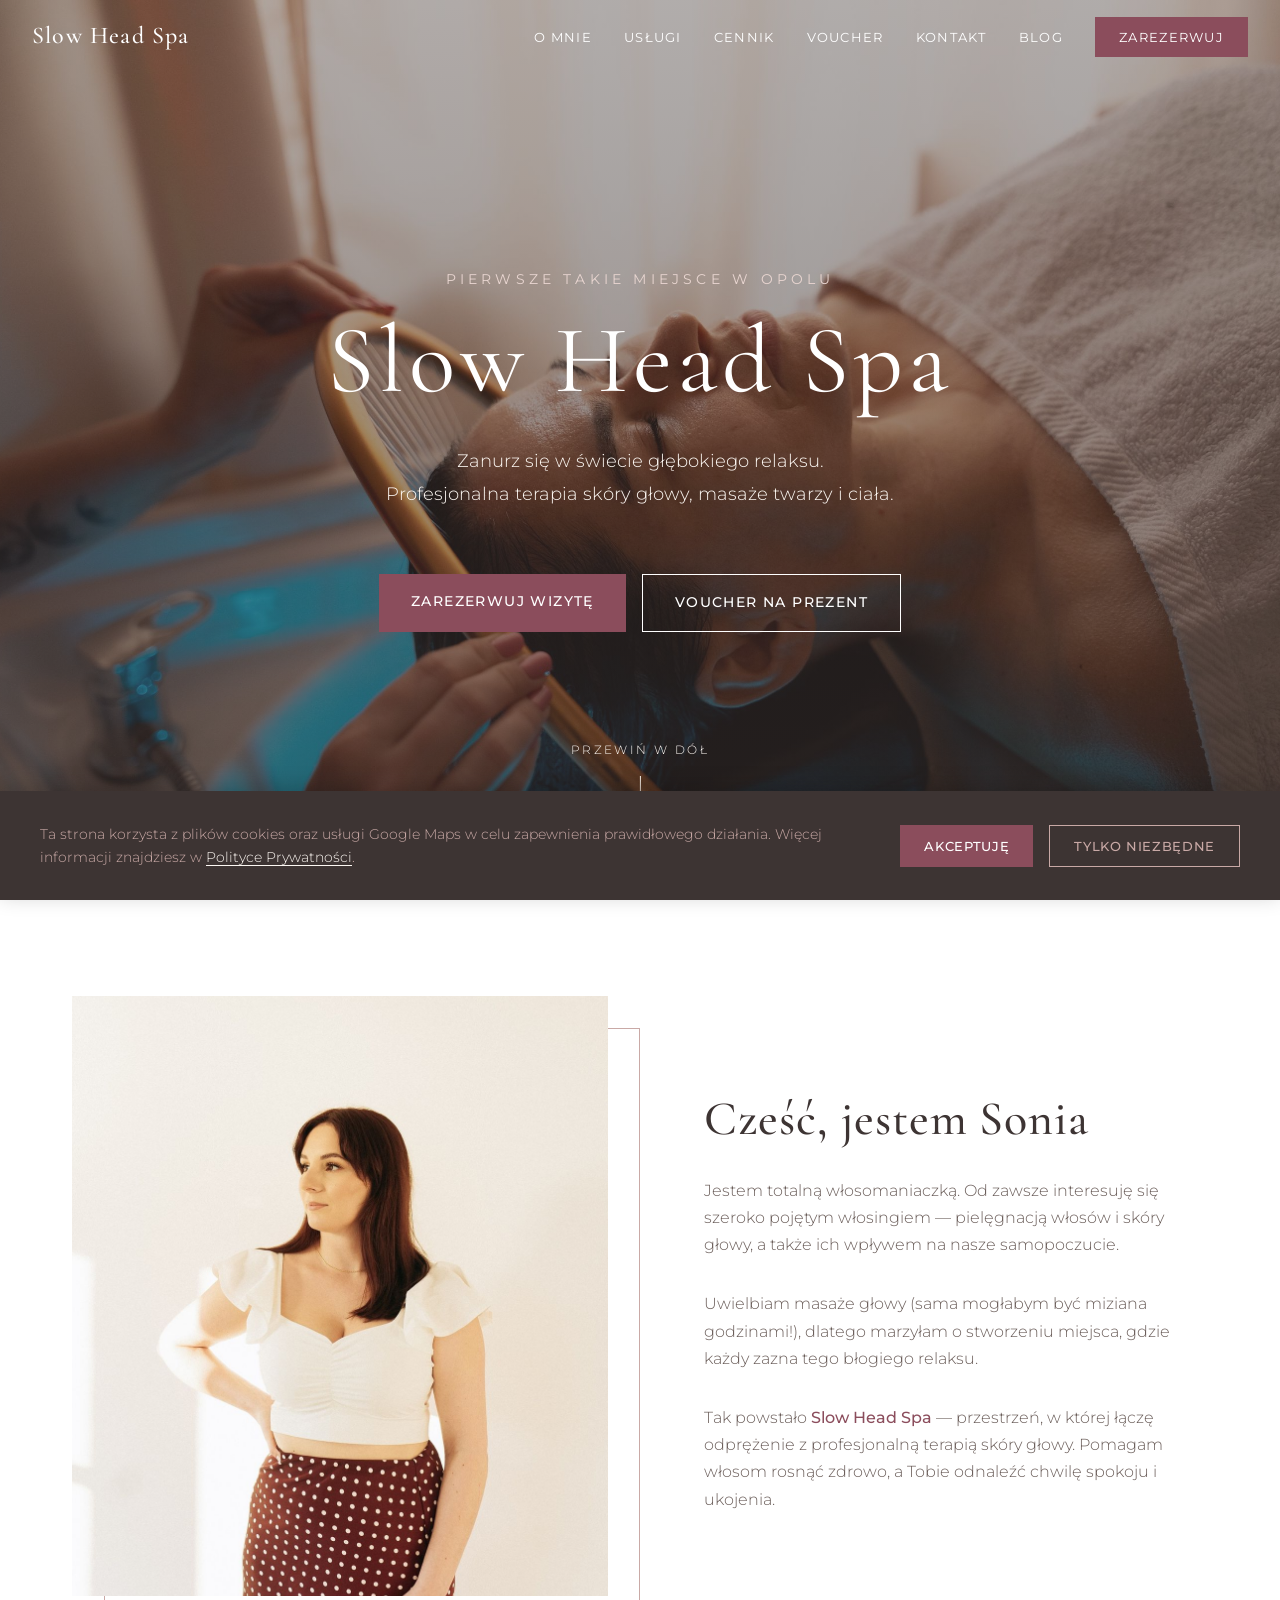
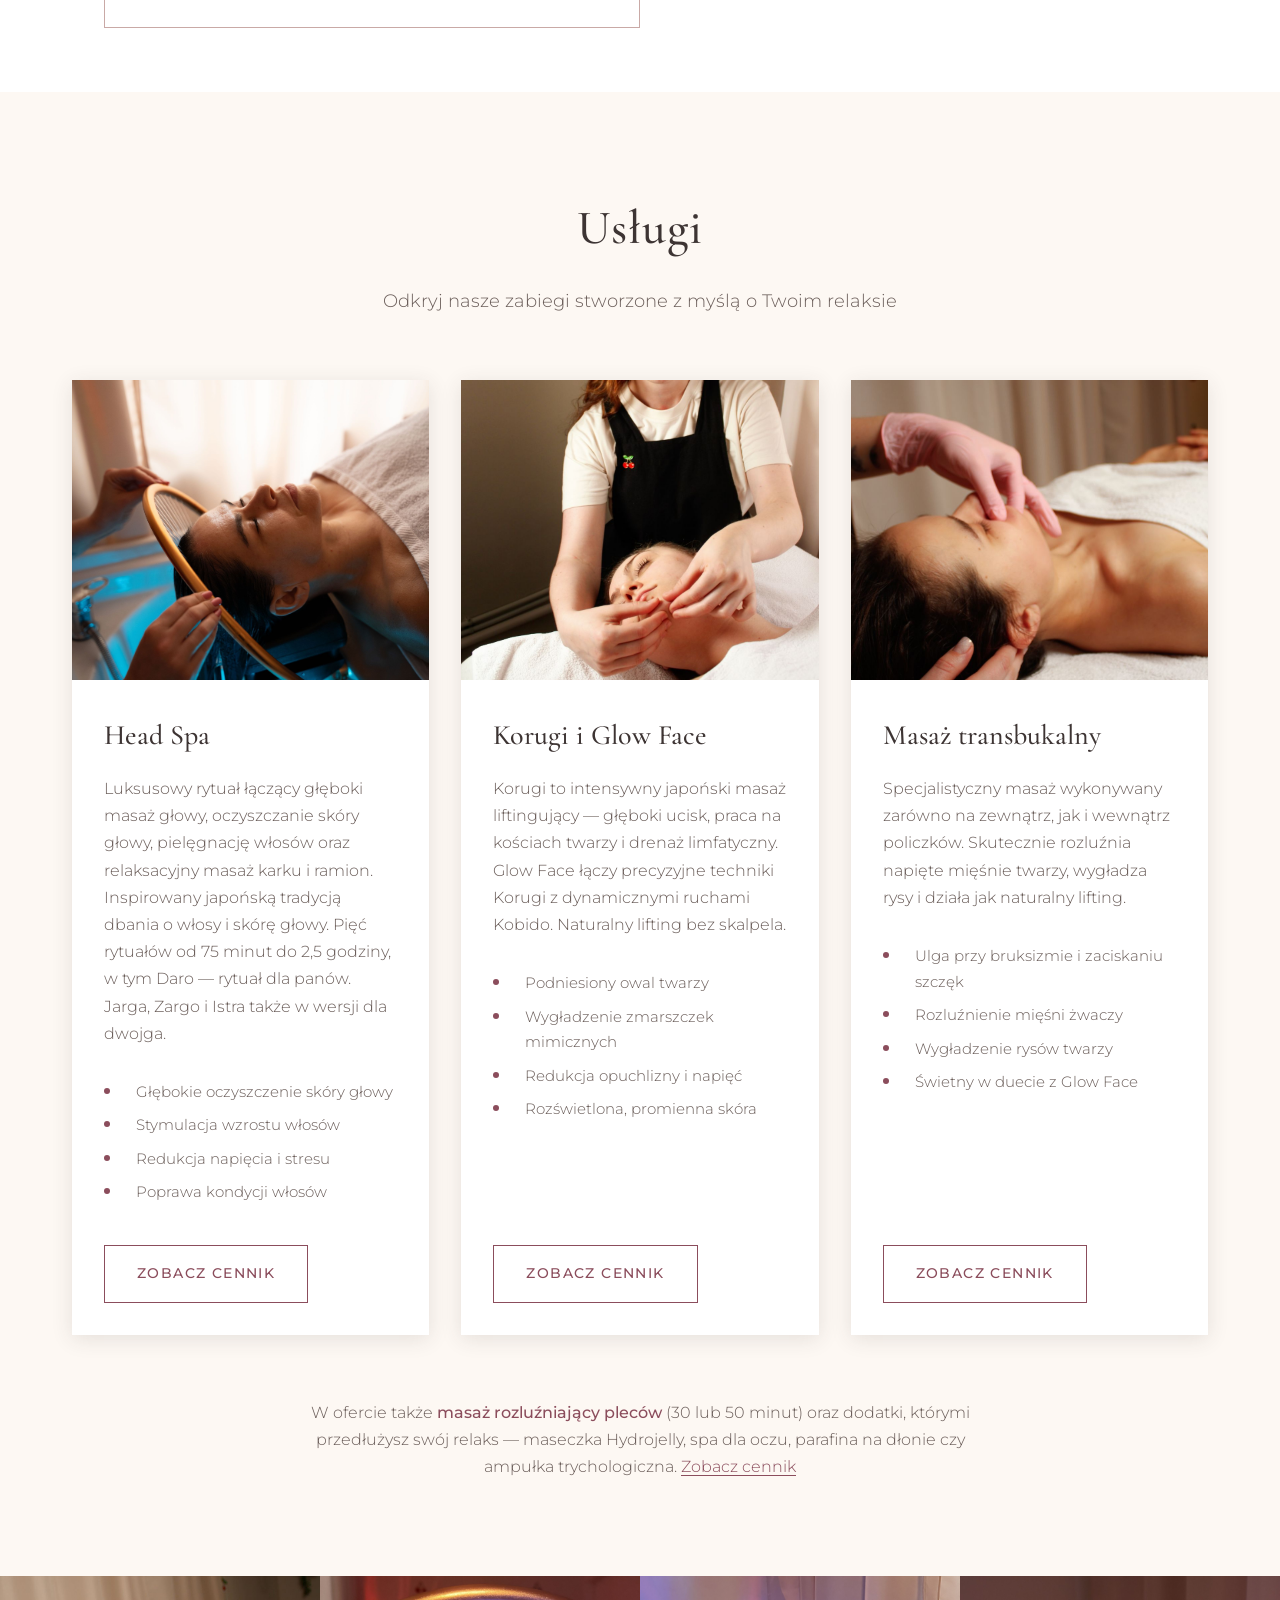
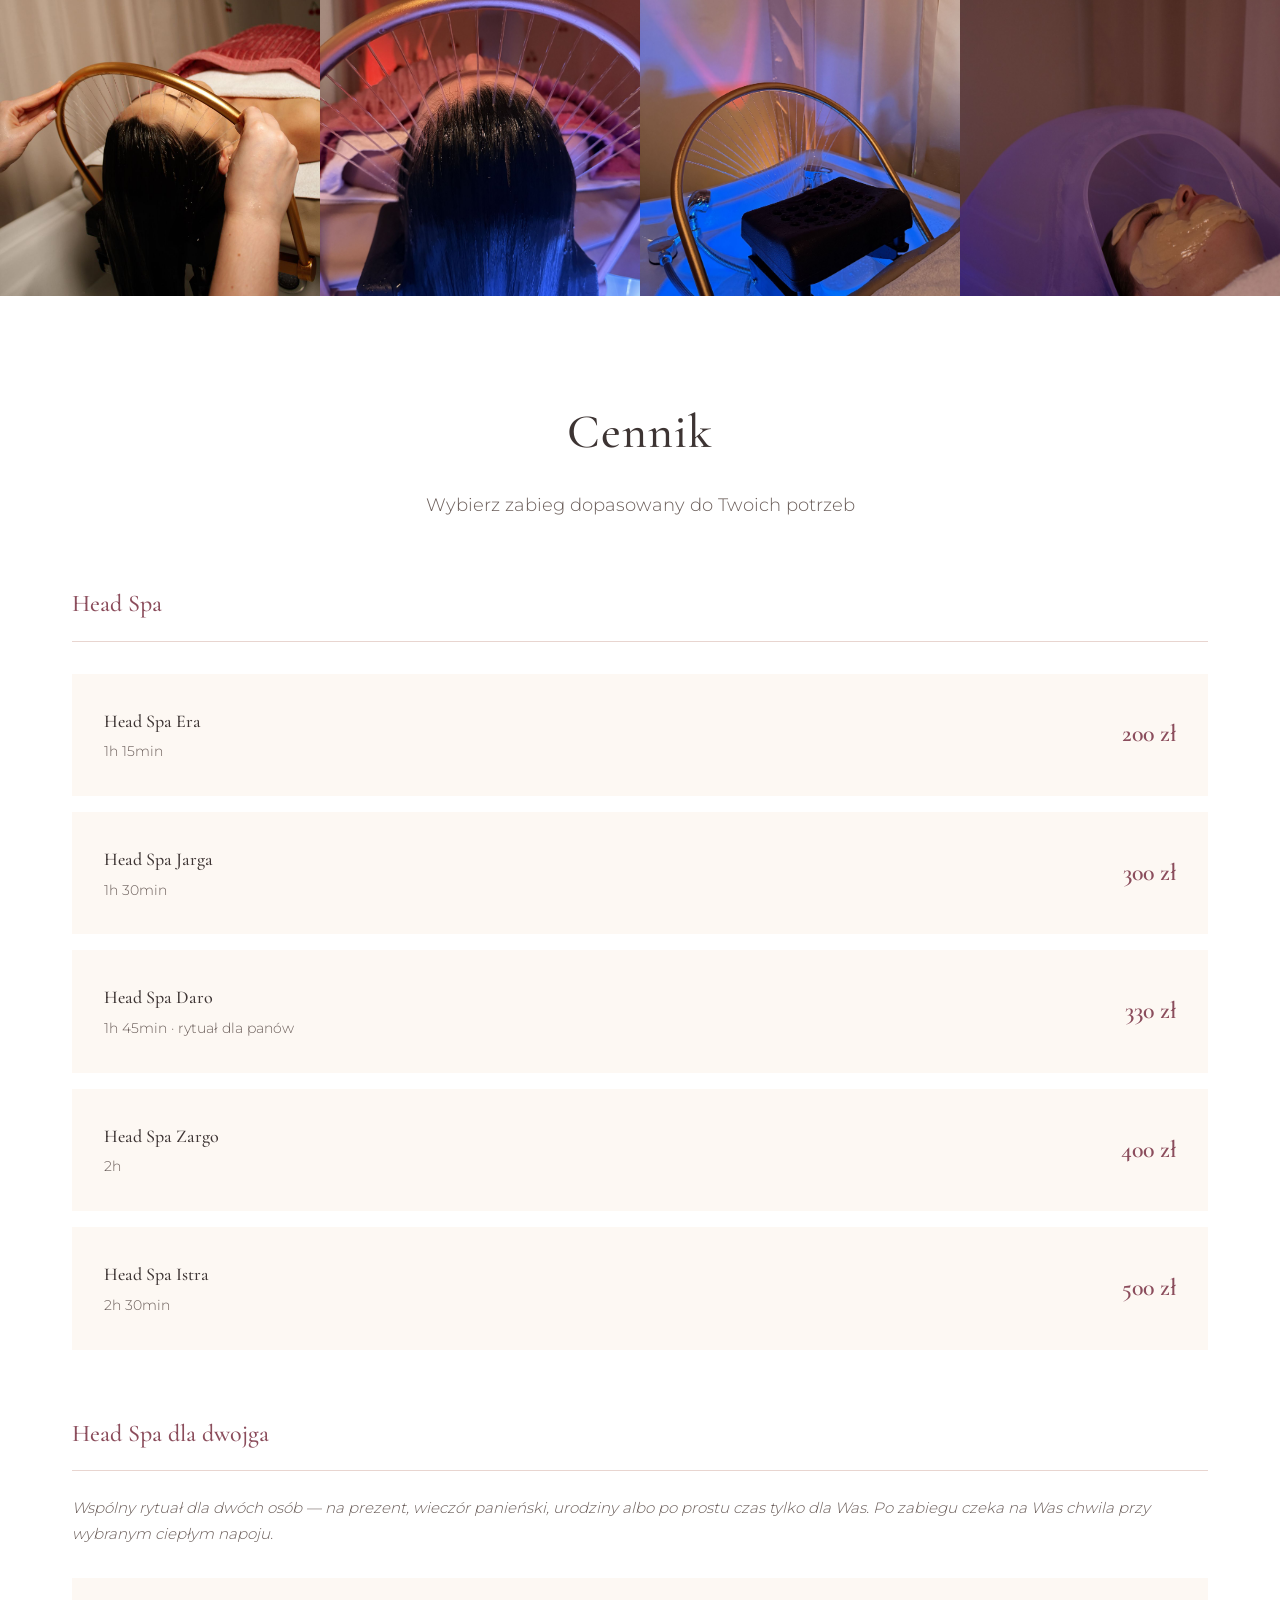
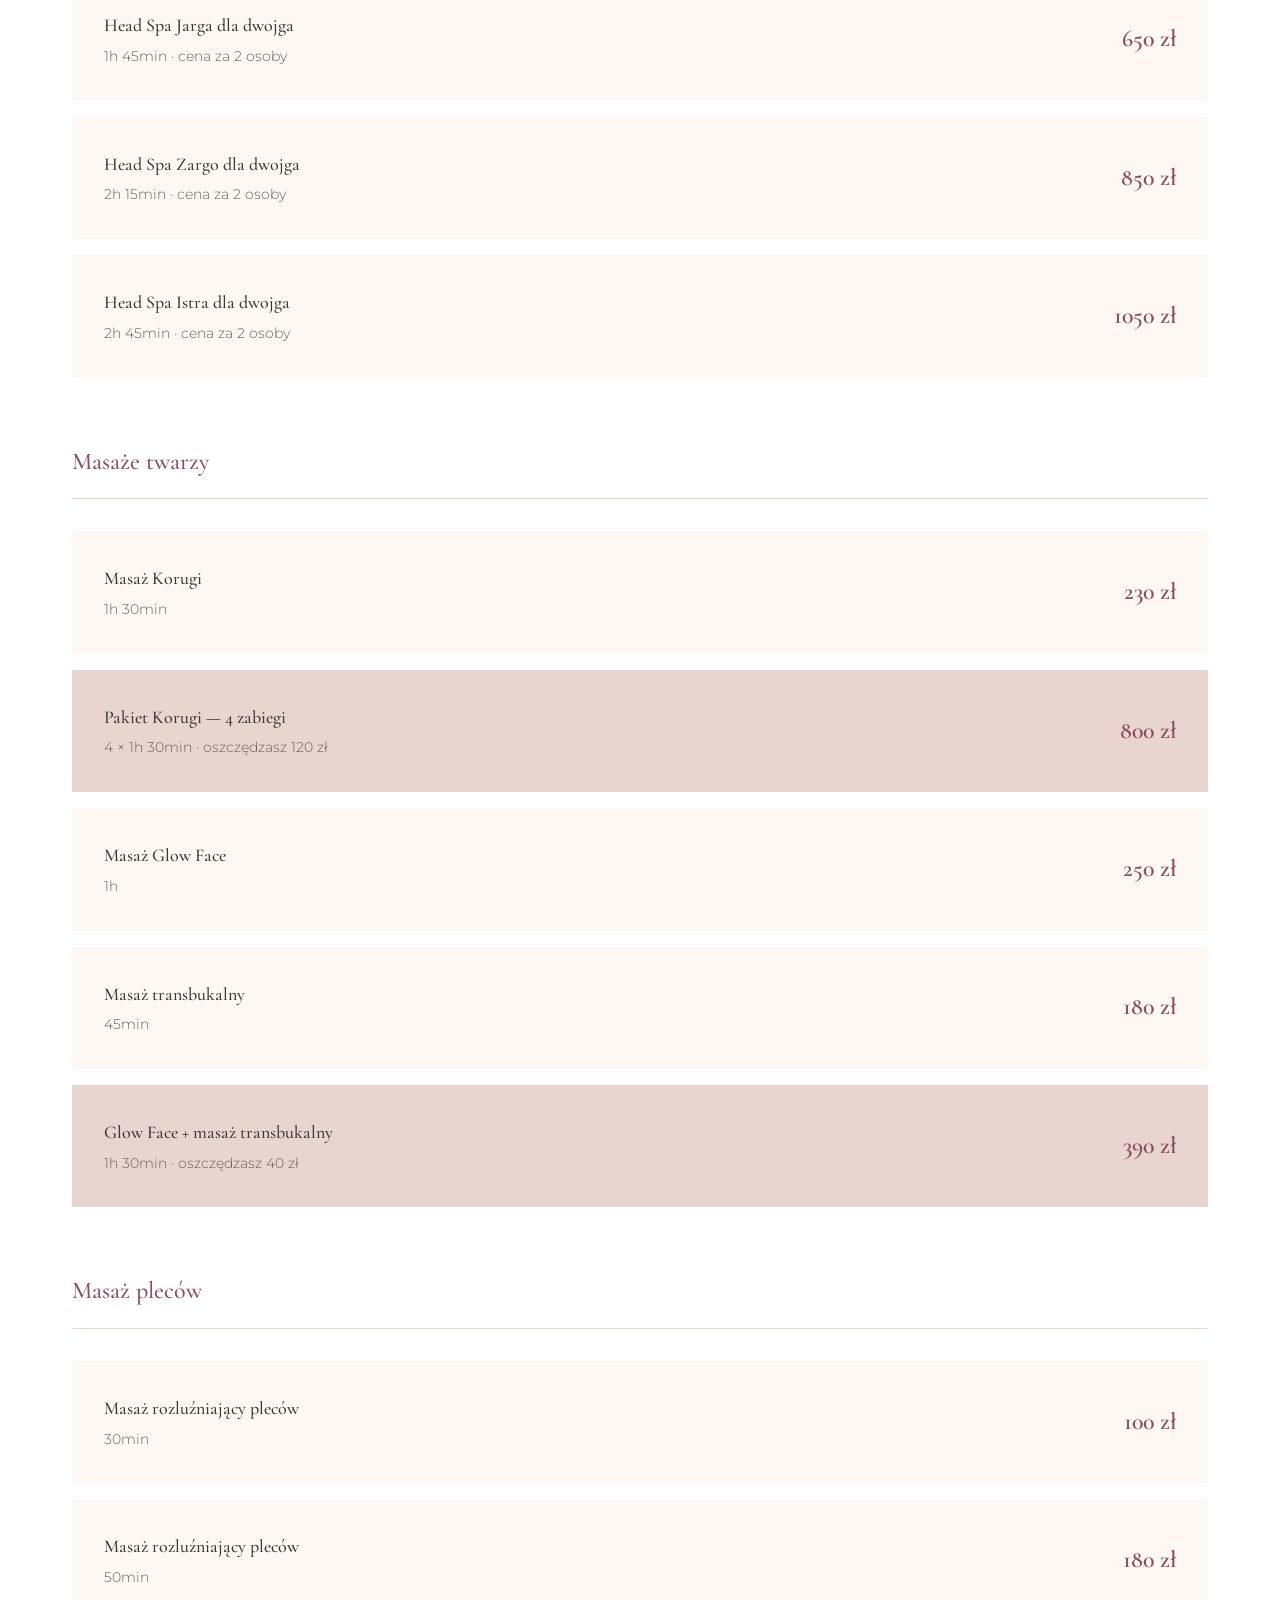
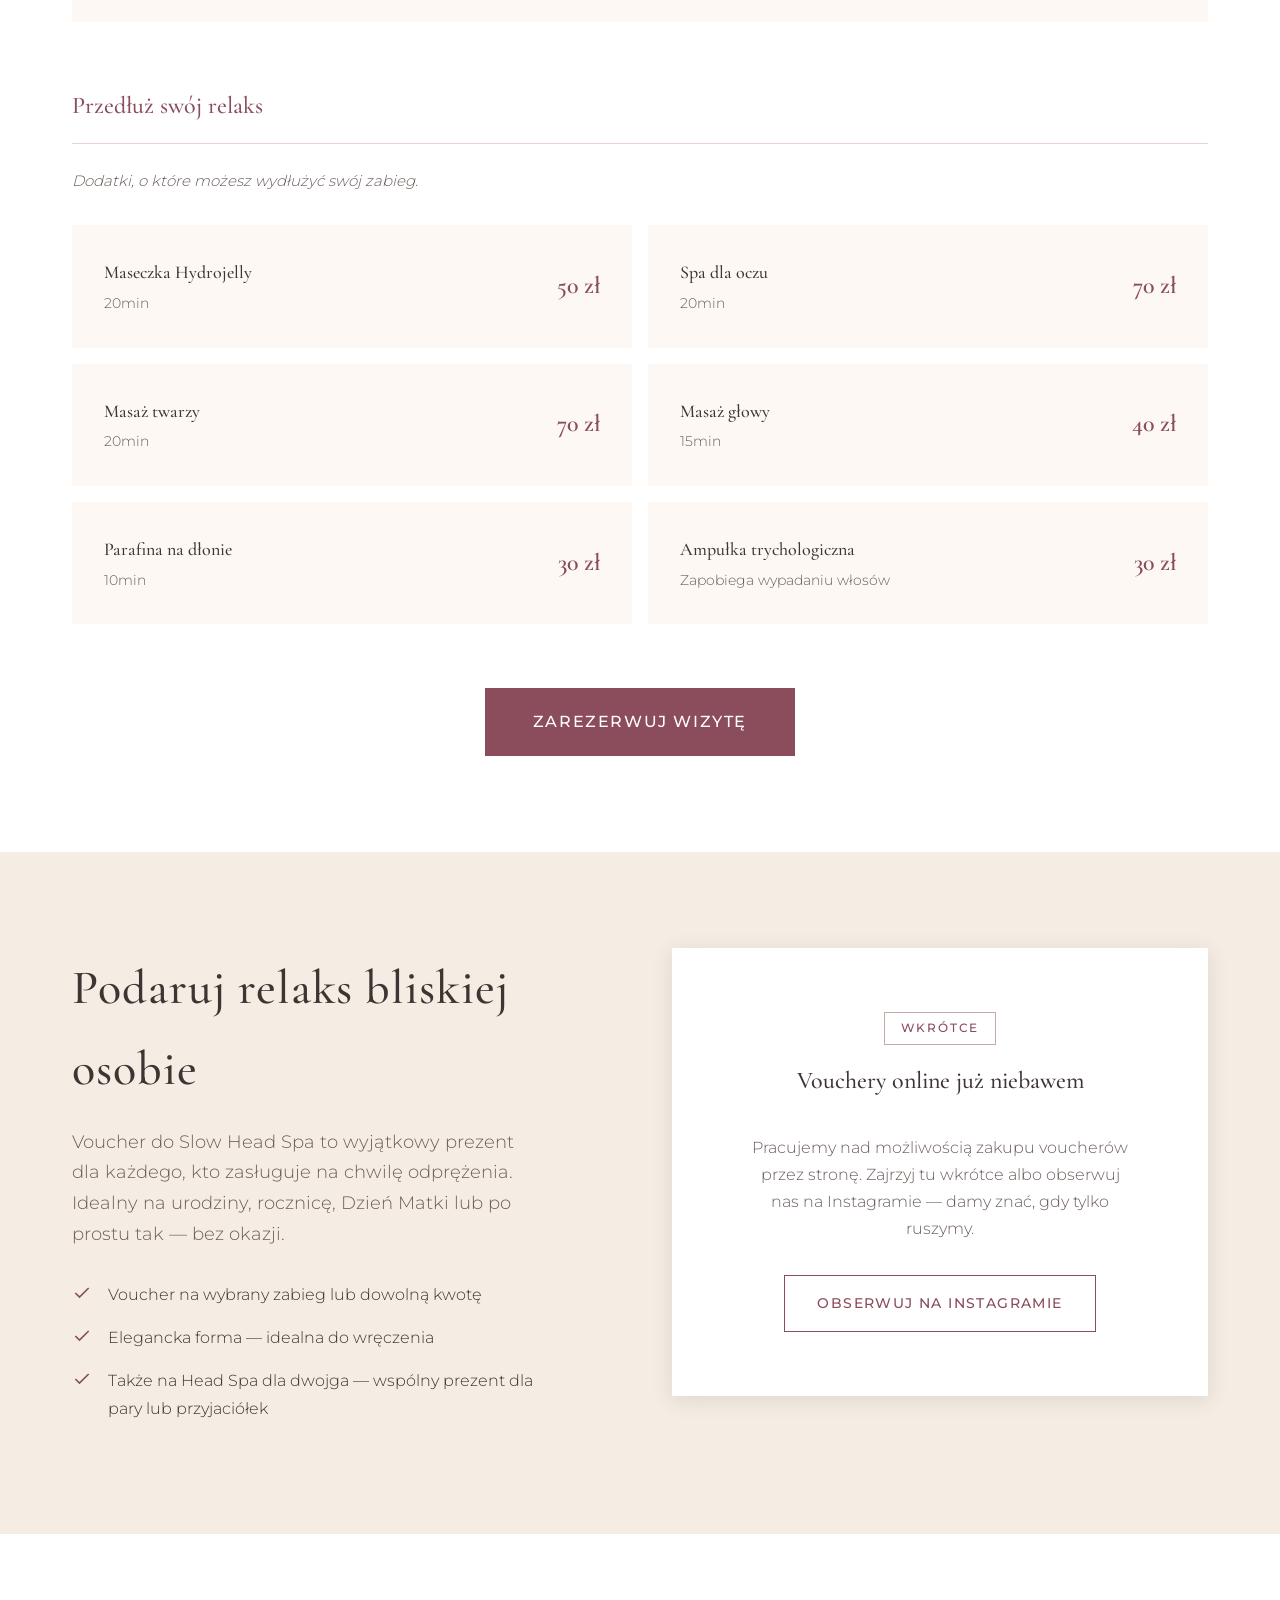
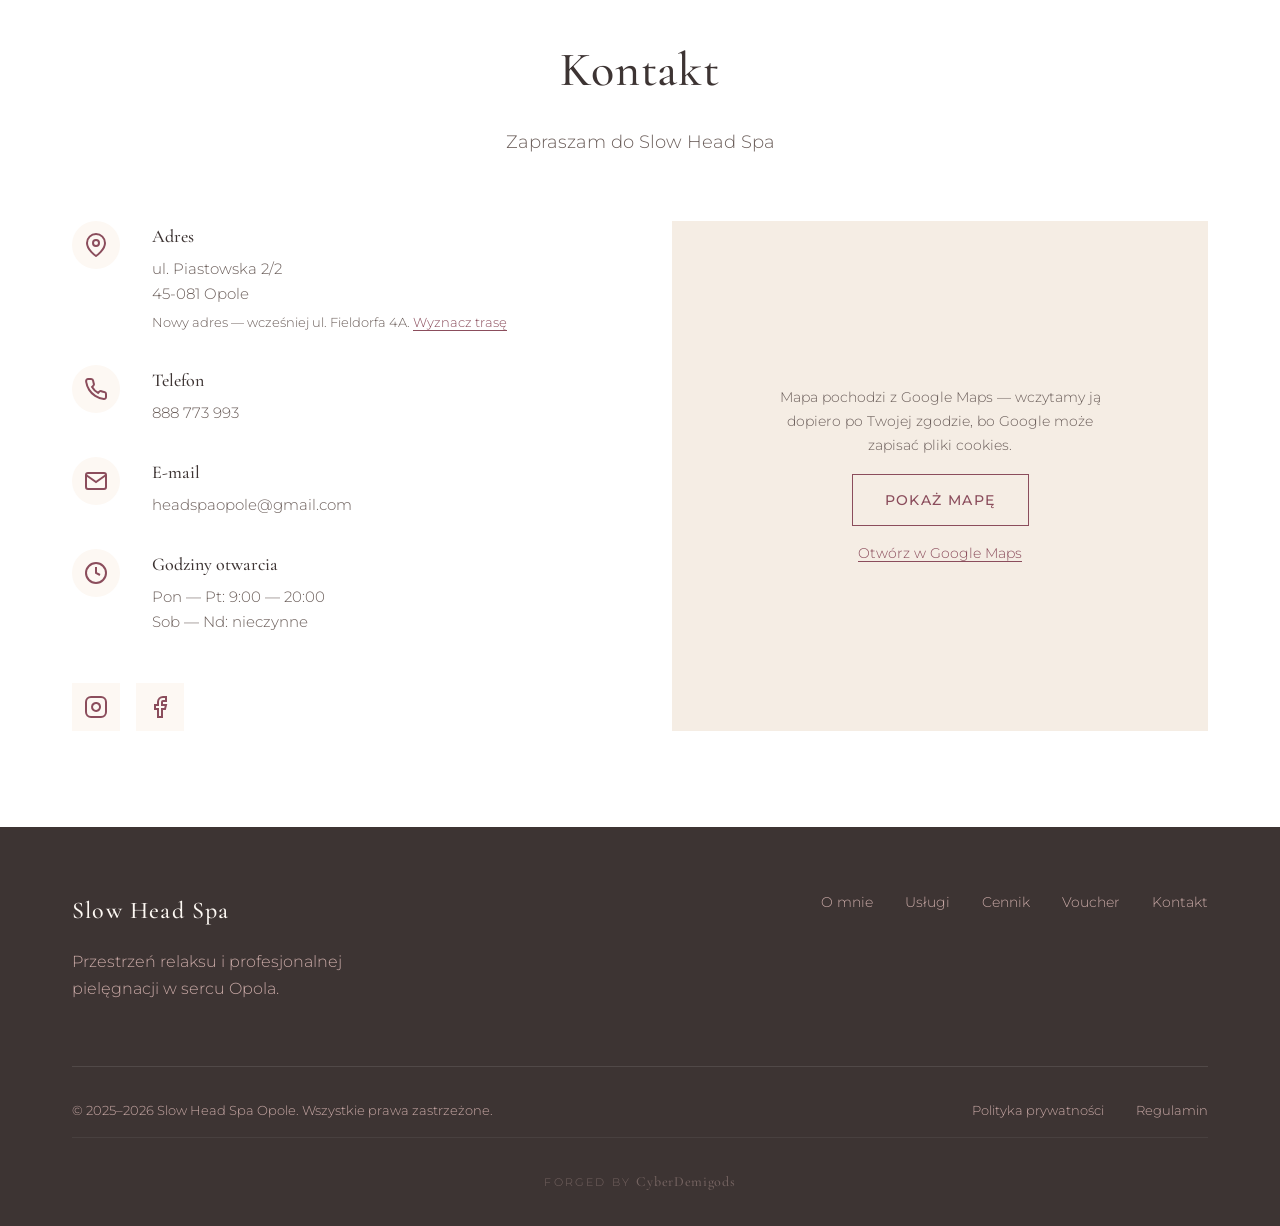
==== commit a40d466c: "Vouchers on hold, couples rituals, drop Long Hair, legal data - Voucher form replaced with 'coming s" ====
--- a/index.html
+++ b/index.html
@@ -54,7 +54,7 @@
             "https://www.facebook.com/slowheadspaopole",
             "https://booksy.com/pl-pl/280278_slow-head-spa-opole_inni_12930_opole"
         ],
-        "priceRange": "100 zł — 540 zł",
+        "priceRange": "100 zł — 500 zł",
         "image": "https://slowheadspa.pl/images/headspa5.jpeg",
         "founder": {
             "@type": "Person",
@@ -104,7 +104,7 @@
             <p class="hero__description">Zanurz się w świecie głębokiego relaksu.<br>Profesjonalna terapia skóry głowy, masaże twarzy i ciała.</p>
             <div class="hero__buttons">
                 <a href="https://booksy.com/pl-pl/280278_slow-head-spa-opole_inni_12930_opole" target="_blank" rel="noopener noreferrer" class="btn btn--primary">Zarezerwuj wizytę</a>
-                <a href="#voucher" class="btn btn--secondary">Kup voucher</a>
+                <a href="#voucher" class="btn btn--secondary">Voucher na prezent</a>
             </div>
         </div>
         <div class="hero__scroll">
@@ -151,7 +151,7 @@
                     <div class="service-card__content">
                         <h3 class="service-card__title">Head Spa</h3>
                         <p class="service-card__description">
-                            Luksusowy rytuał łączący głęboki masaż głowy, oczyszczanie skóry głowy, pielęgnację włosów oraz relaksacyjny masaż karku i ramion. Inspirowany japońską tradycją dbania o włosy i skórę głowy. Pięć rytuałów od 75 minut do 2,5 godziny — także w wersji Long Hair oraz Daro, rytuał dla panów.
+                            Luksusowy rytuał łączący głęboki masaż głowy, oczyszczanie skóry głowy, pielęgnację włosów oraz relaksacyjny masaż karku i ramion. Inspirowany japońską tradycją dbania o włosy i skórę głowy. Pięć rytuałów od 75 minut do 2,5 godziny, w tym Daro — rytuał dla panów. Jarga, Zargo i Istra także w wersji dla dwojga.
                         </p>
                         <ul class="service-card__benefits">
                             <li>Głębokie oczyszczenie skóry głowy</li>
@@ -236,7 +236,7 @@
 
             <!-- Head Spa -->
             <div class="pricing__category">
-                <h3 class="pricing__category-title">Head Spa — włosy do linii talii</h3>
+                <h3 class="pricing__category-title">Head Spa</h3>
                 <div class="pricing__table">
                     <div class="pricing__item">
                         <div class="pricing__info">
@@ -276,30 +276,31 @@
                 </div>
             </div>
 
-            <!-- Head Spa Long Hair -->
+            <!-- Head Spa dla dwojga -->
             <div class="pricing__category">
-                <h3 class="pricing__category-title">Head Spa Long Hair — włosy za linią talii</h3>
+                <h3 class="pricing__category-title">Head Spa dla dwojga</h3>
+                <p class="pricing__note">Wspólny rytuał dla dwóch osób — na prezent, wieczór panieński, urodziny albo po prostu czas tylko dla Was. Po zabiegu czeka na Was chwila przy wybranym ciepłym napoju.</p>
                 <div class="pricing__table">
                     <div class="pricing__item">
                         <div class="pricing__info">
-                            <h4 class="pricing__name">Head Spa Jarga Long Hair</h4>
-                            <p class="pricing__duration">1h 50min</p>
-                        </div>
-                        <div class="pricing__price">340 zł</div>
-                    </div>
-                    <div class="pricing__item">
-                        <div class="pricing__info">
-                            <h4 class="pricing__name">Head Spa Zargo Long Hair</h4>
-                            <p class="pricing__duration">2h 20min</p>
-                        </div>
-                        <div class="pricing__price">440 zł</div>
-                    </div>
-                    <div class="pricing__item">
-                        <div class="pricing__info">
-                            <h4 class="pricing__name">Head Spa Istra Long Hair</h4>
-                            <p class="pricing__duration">2h 50min</p>
-                        </div>
-                        <div class="pricing__price">540 zł</div>
+                            <h4 class="pricing__name">Head Spa Jarga dla dwojga</h4>
+                            <p class="pricing__duration">1h 45min · cena za 2 osoby</p>
+                        </div>
+                        <div class="pricing__price">650 zł</div>
+                    </div>
+                    <div class="pricing__item">
+                        <div class="pricing__info">
+                            <h4 class="pricing__name">Head Spa Zargo dla dwojga</h4>
+                            <p class="pricing__duration">2h 15min · cena za 2 osoby</p>
+                        </div>
+                        <div class="pricing__price">850 zł</div>
+                    </div>
+                    <div class="pricing__item">
+                        <div class="pricing__info">
+                            <h4 class="pricing__name">Head Spa Istra dla dwojga</h4>
+                            <p class="pricing__duration">2h 45min · cena za 2 osoby</p>
+                        </div>
+                        <div class="pricing__price">1050 zł</div>
                     </div>
                 </div>
             </div>
@@ -449,89 +450,17 @@
                             <svg viewBox="0 0 24 24" fill="none" stroke="currentColor" stroke-width="2">
                                 <polyline points="20 6 9 17 4 12"></polyline>
                             </svg>
-                            Ważność 6 miesięcy od zakupu
-                        </li>
-                        <li>
-                            <svg viewBox="0 0 24 24" fill="none" stroke="currentColor" stroke-width="2">
-                                <polyline points="20 6 9 17 4 12"></polyline>
-                            </svg>
-                            Płatność online — szybko i wygodnie
+                            Także na Head Spa dla dwojga — wspólny prezent dla pary lub przyjaciółek
                         </li>
                     </ul>
                 </div>
-                <div class="voucher__form-container">
-                    <form class="voucher__form" id="voucherForm">
-                        <h3 class="voucher__form-title">Kup voucher</h3>
-
-                        <div class="form-group">
-                            <label for="voucherType">Rodzaj vouchera</label>
-                            <select id="voucherType" name="voucherType" required>
-                                <option value="">Wybierz...</option>
-                                <optgroup label="Na zabieg Head Spa">
-                                    <option value="era-200">Head Spa Era — 200 zł</option>
-                                    <option value="jarga-300">Head Spa Jarga — 300 zł</option>
-                                    <option value="daro-330">Head Spa Daro (dla panów) — 330 zł</option>
-                                    <option value="zargo-400">Head Spa Zargo — 400 zł</option>
-                                    <option value="istra-500">Head Spa Istra — 500 zł</option>
-                                </optgroup>
-                                <optgroup label="Na zabieg Head Spa Long Hair">
-                                    <option value="jarga-long-340">Head Spa Jarga Long Hair — 340 zł</option>
-                                    <option value="zargo-long-440">Head Spa Zargo Long Hair — 440 zł</option>
-                                    <option value="istra-long-540">Head Spa Istra Long Hair — 540 zł</option>
-                                </optgroup>
-                                <optgroup label="Na masaż twarzy">
-                                    <option value="korugi-230">Masaż Korugi — 230 zł</option>
-                                    <option value="korugi4-800">Pakiet Korugi × 4 — 800 zł</option>
-                                    <option value="glowface-250">Masaż Glow Face — 250 zł</option>
-                                    <option value="transbukalny-180">Masaż transbukalny — 180 zł</option>
-                                    <option value="glowface-transbukalny-390">Glow Face + masaż transbukalny — 390 zł</option>
-                                </optgroup>
-                                <optgroup label="Na masaż pleców">
-                                    <option value="plecy30-100">Masaż rozluźniający pleców 30 min — 100 zł</option>
-                                    <option value="plecy50-180">Masaż rozluźniający pleców 50 min — 180 zł</option>
-                                </optgroup>
-                                <optgroup label="Na kwotę">
-                                    <option value="amount-200">Voucher 200 zł</option>
-                                    <option value="amount-300">Voucher 300 zł</option>
-                                    <option value="amount-400">Voucher 400 zł</option>
-                                    <option value="amount-500">Voucher 500 zł</option>
-                                </optgroup>
-                            </select>
-                        </div>
-
-                        <div class="form-group">
-                            <label for="buyerName">Twoje imię i nazwisko</label>
-                            <input type="text" id="buyerName" name="buyerName" required>
-                        </div>
-
-                        <div class="form-group">
-                            <label for="buyerEmail">Twój e-mail</label>
-                            <input type="email" id="buyerEmail" name="buyerEmail" required>
-                        </div>
-
-                        <div class="form-group">
-                            <label for="recipientName">Imię obdarowanej osoby</label>
-                            <input type="text" id="recipientName" name="recipientName" required>
-                        </div>
-
-                        <div class="form-group">
-                            <label for="message">Dedykacja (opcjonalnie)</label>
-                            <textarea id="message" name="message" rows="3" placeholder="Np. Wszystkiego najlepszego z okazji urodzin!"></textarea>
-                        </div>
-
-                        <div class="form-group form-group--checkbox">
-                            <input type="checkbox" id="gdprConsent" name="gdprConsent" required>
-                            <label for="gdprConsent">
-                                Wyrażam zgodę na przetwarzanie moich danych osobowych w celu realizacji zamówienia vouchera. Zapoznałem/am się z <a href="polityka-prywatnosci.html" target="_blank" rel="noopener noreferrer">Polityką Prywatności</a> oraz <a href="regulamin.html" target="_blank" rel="noopener noreferrer">Regulaminem</a>.
-                            </label>
-                        </div>
-
-                        <button type="submit" class="btn btn--primary btn--full">Przejdź do płatności</button>
-
-                        <p class="voucher__form-note">
-                            Po opłaceniu otrzymasz voucher w formacie PDF na podany adres e-mail.
-                        </p>
-                    </form>
+                <div class="voucher__form-container voucher__soon">
+                    <p class="voucher__soon-badge">Wkrótce</p>
+                    <h3 class="voucher__form-title">Vouchery online już niebawem</h3>
+                    <p class="voucher__soon-text">
+                        Pracujemy nad możliwością zakupu voucherów przez stronę. Zajrzyj tu wkrótce albo obserwuj nas na Instagramie — damy znać, gdy tylko ruszymy.
+                    </p>
+                    <a href="https://www.instagram.com/headspa_opole" target="_blank" rel="noopener noreferrer" class="btn btn--outline">Obserwuj na Instagramie</a>
                 </div>
             </div>
         </div>
--- a/css/style.css
+++ b/css/style.css
@@ -691,6 +691,30 @@
     background-color: var(--color-white);
     padding: var(--spacing-lg);
     box-shadow: var(--shadow-md);
+}
+
+.voucher__soon {
+    display: flex;
+    flex-direction: column;
+    align-items: center;
+    text-align: center;
+}
+
+.voucher__soon-badge {
+    margin-bottom: var(--spacing-sm);
+    padding: 0.35rem 1rem;
+    font-size: 0.75rem;
+    font-weight: 500;
+    letter-spacing: 0.15em;
+    text-transform: uppercase;
+    color: var(--color-cherry);
+    border: 1px solid var(--color-rose);
+}
+
+.voucher__soon-text {
+    max-width: 380px;
+    margin-bottom: var(--spacing-md);
+    color: var(--color-text-light);
 }
 
 .voucher__form-title {
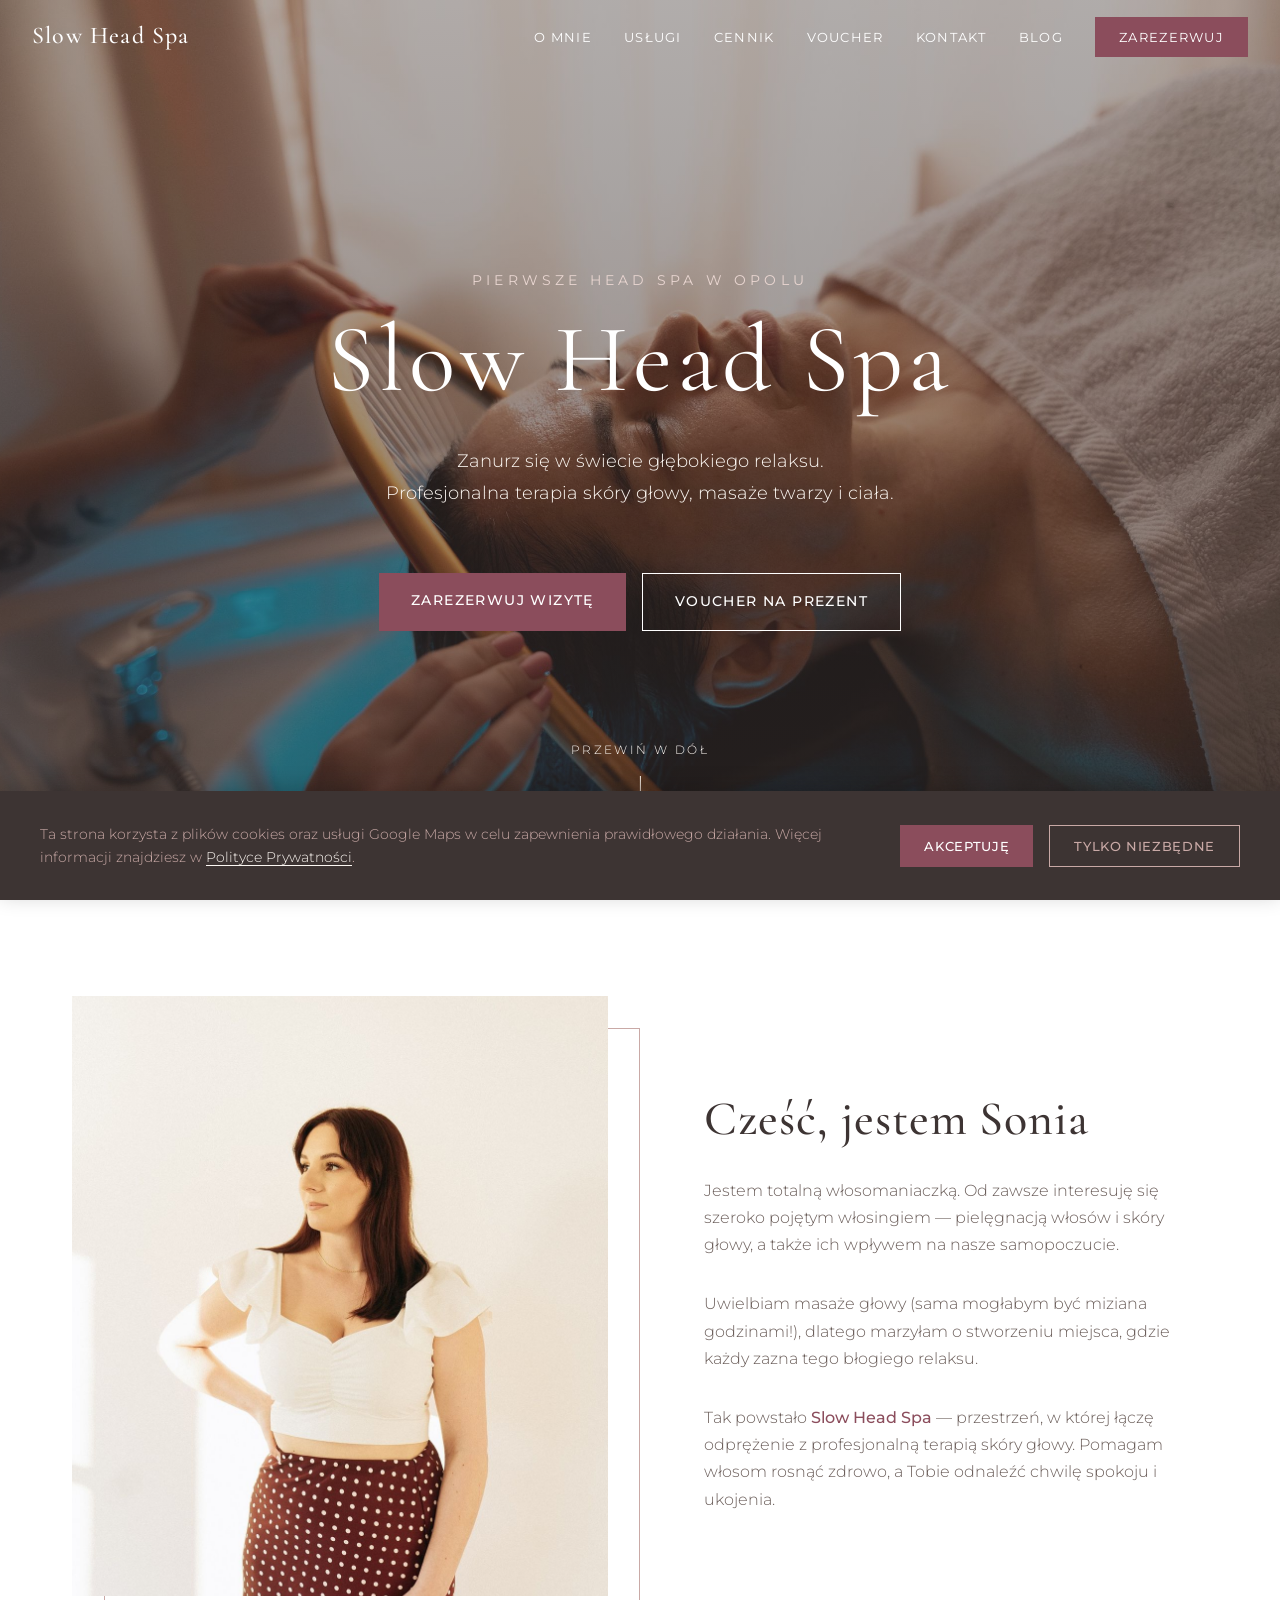
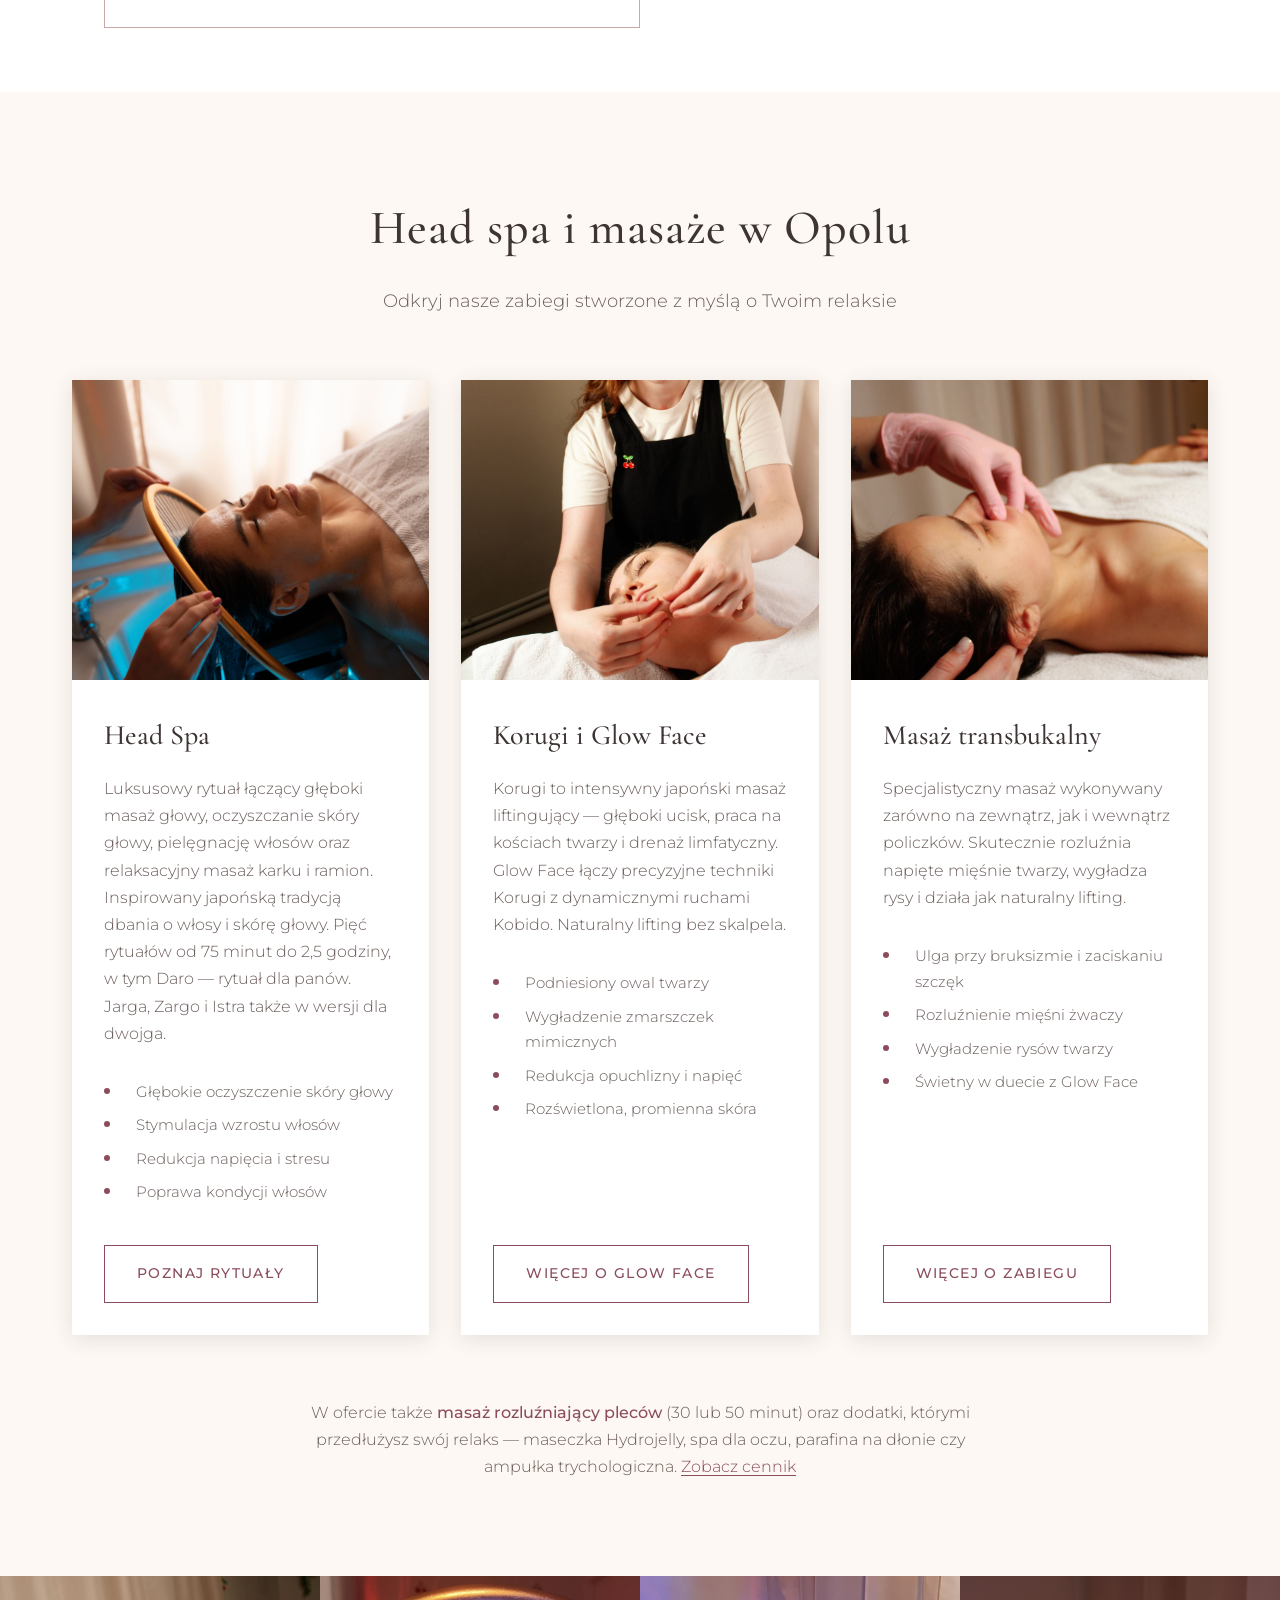
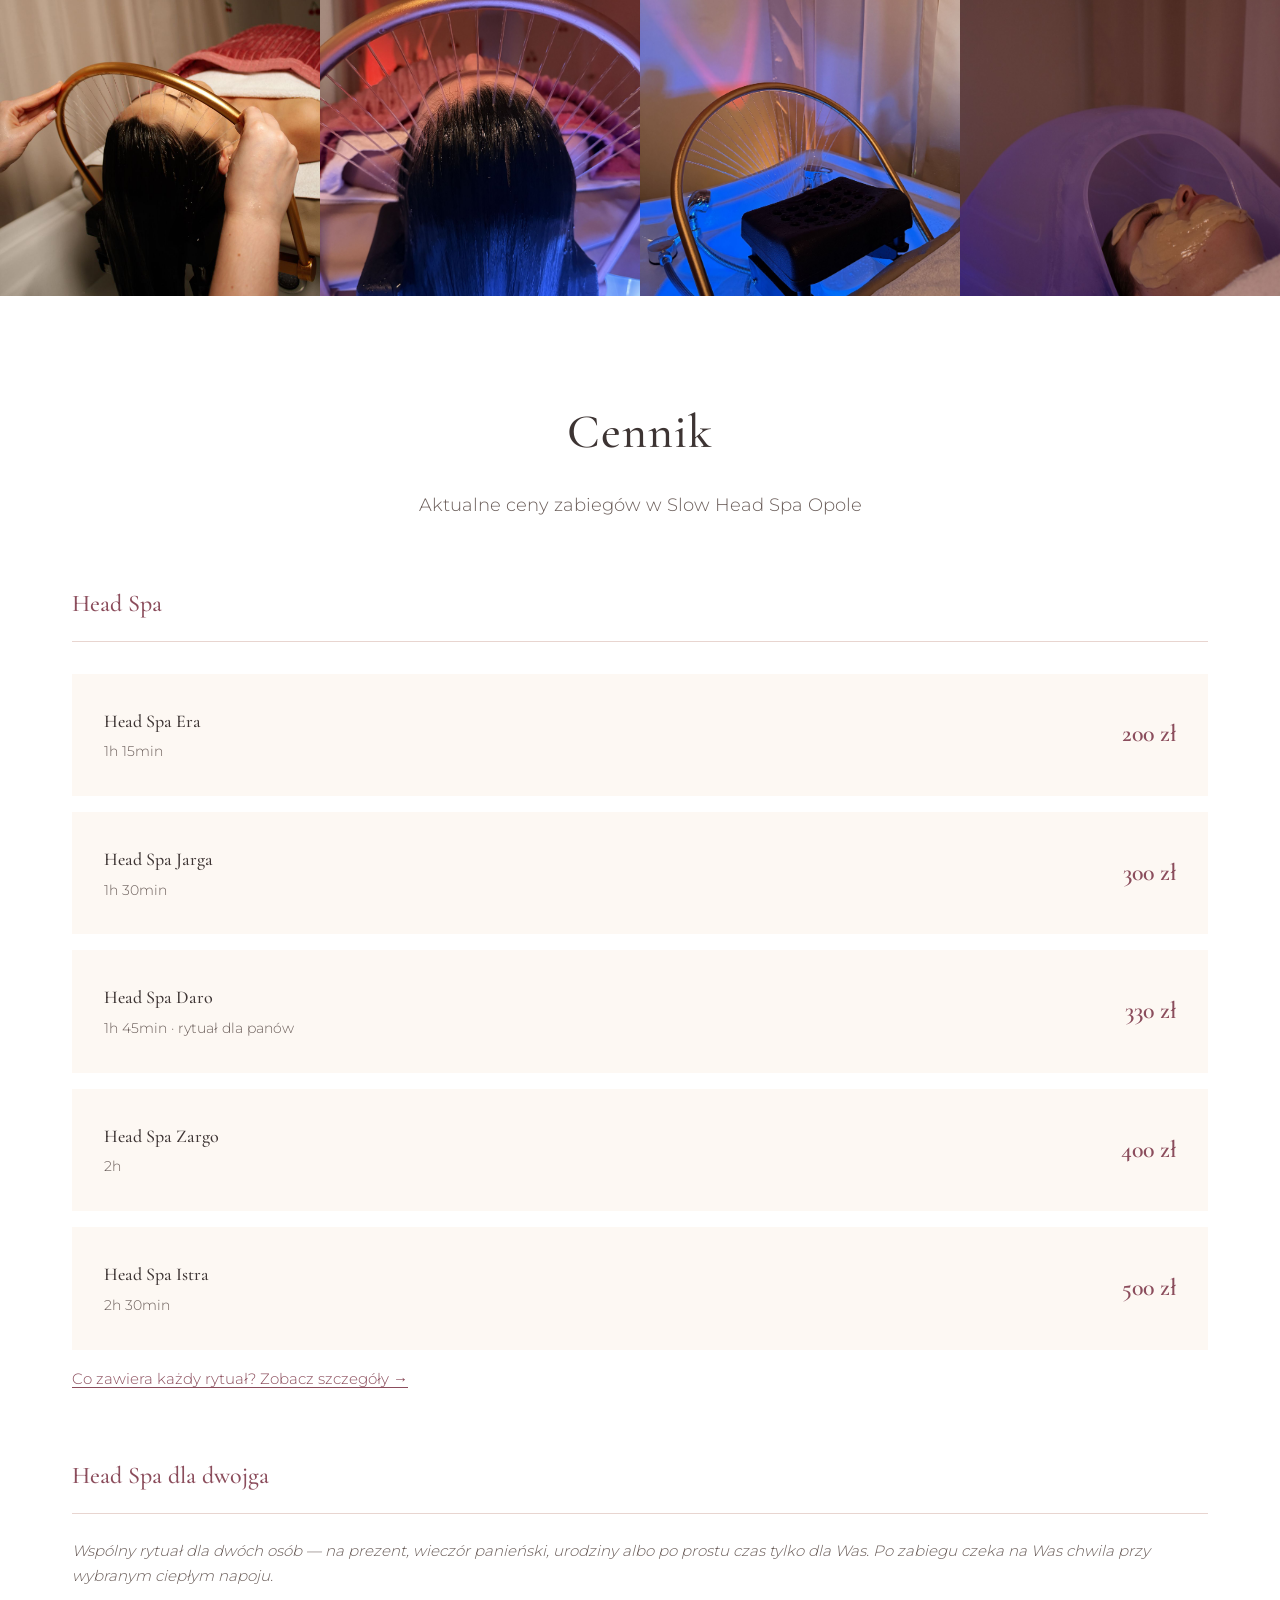
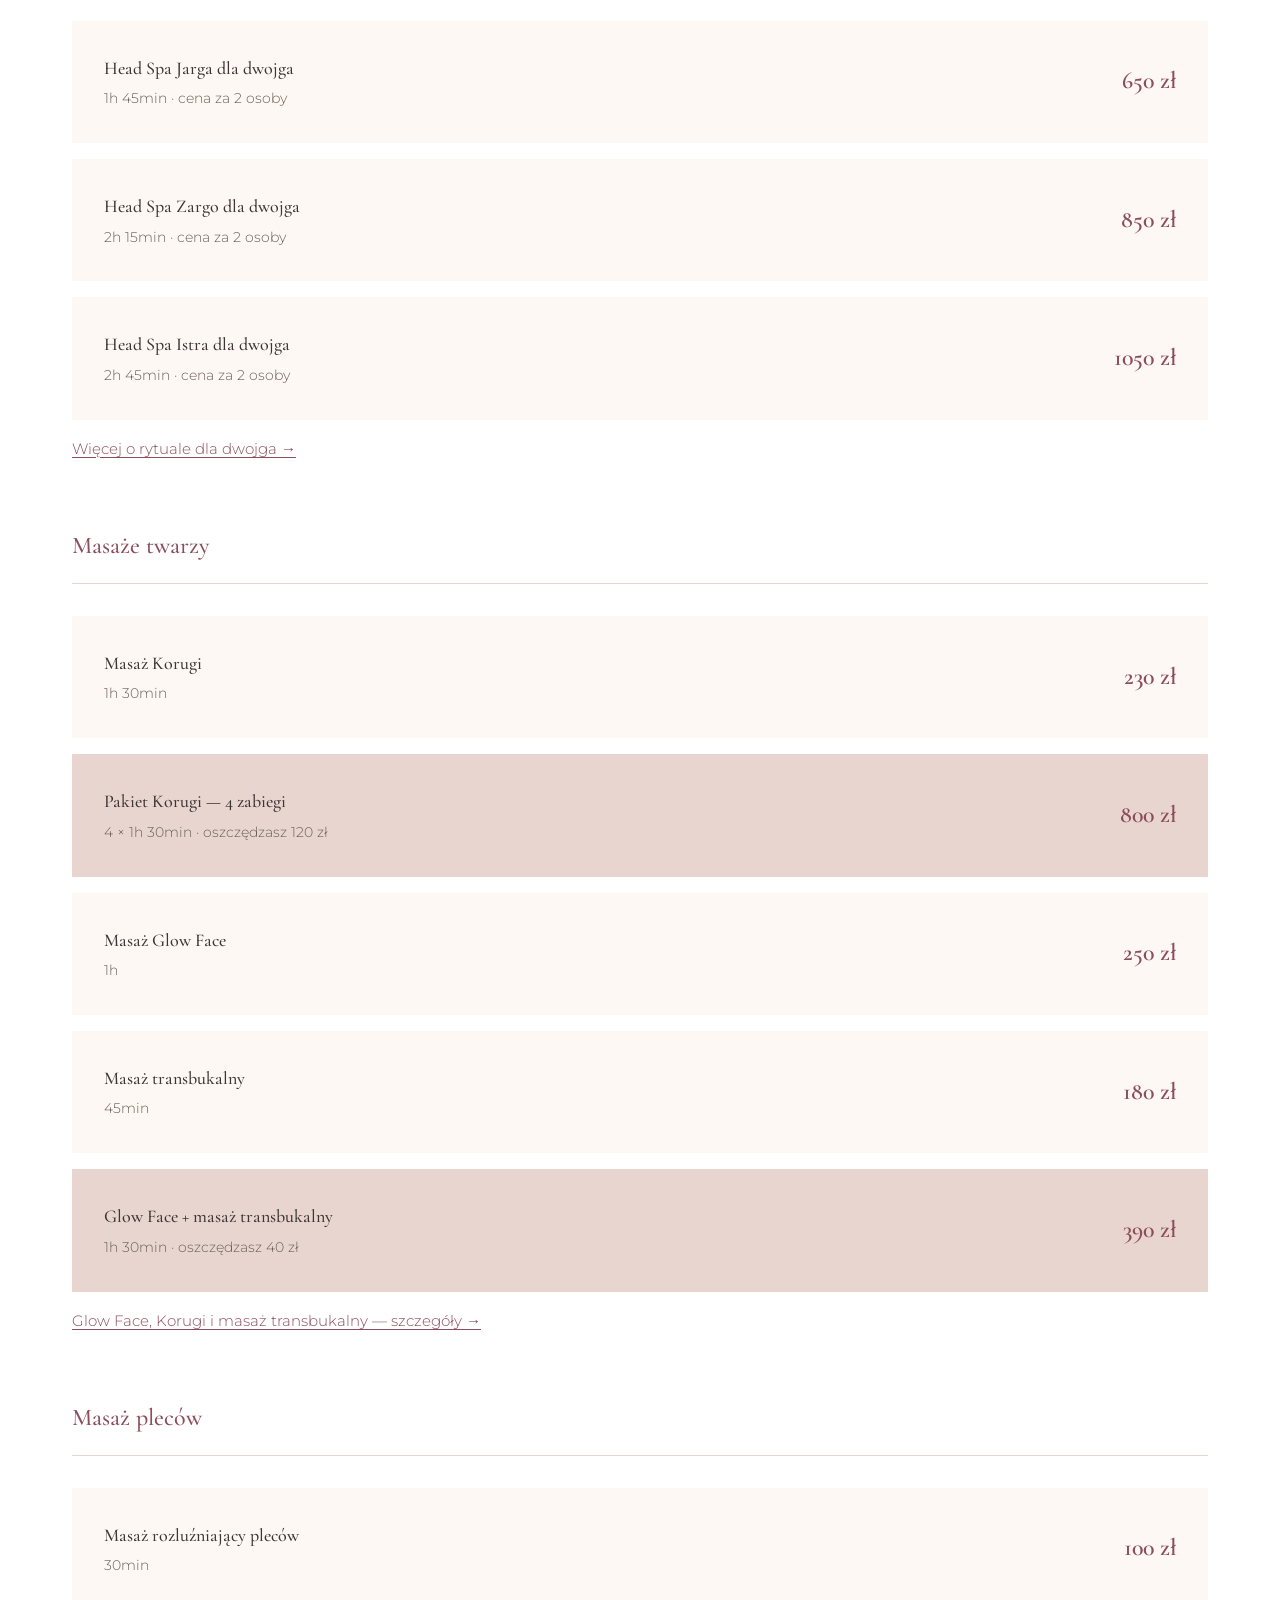
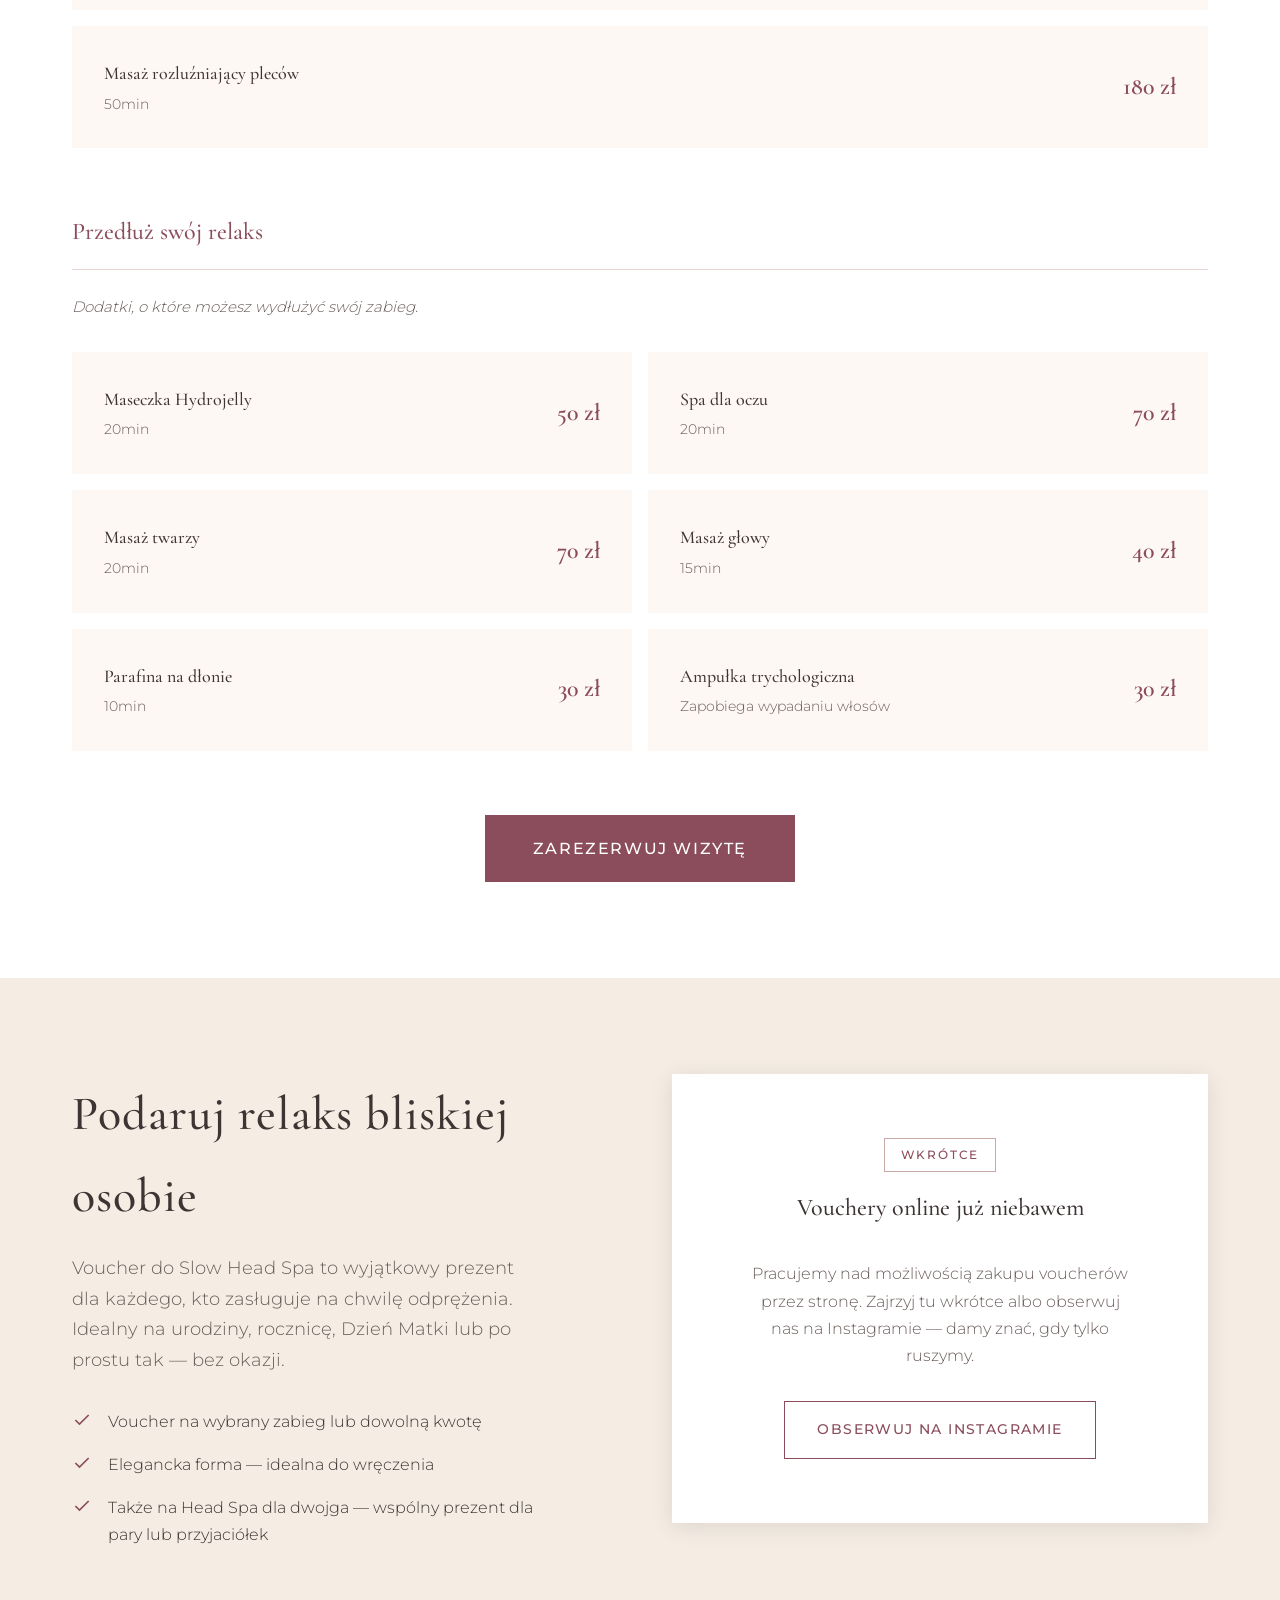
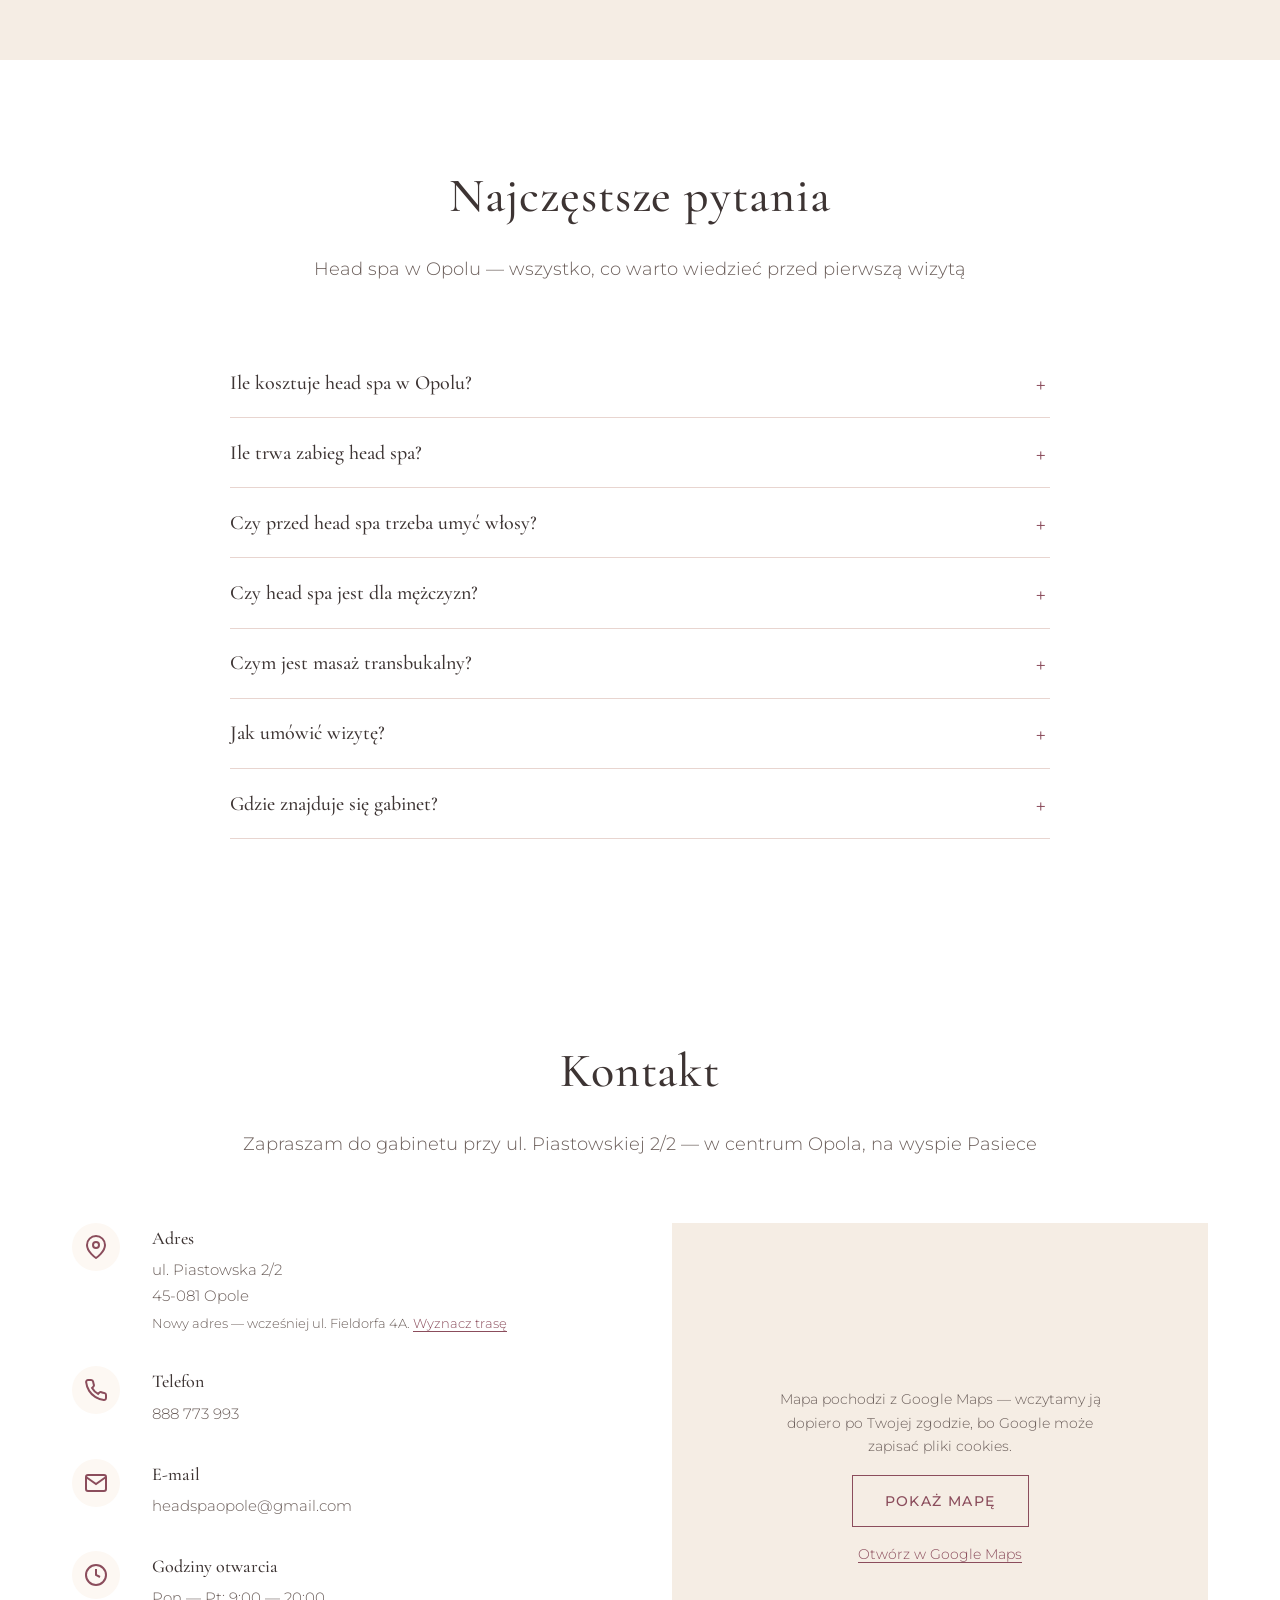
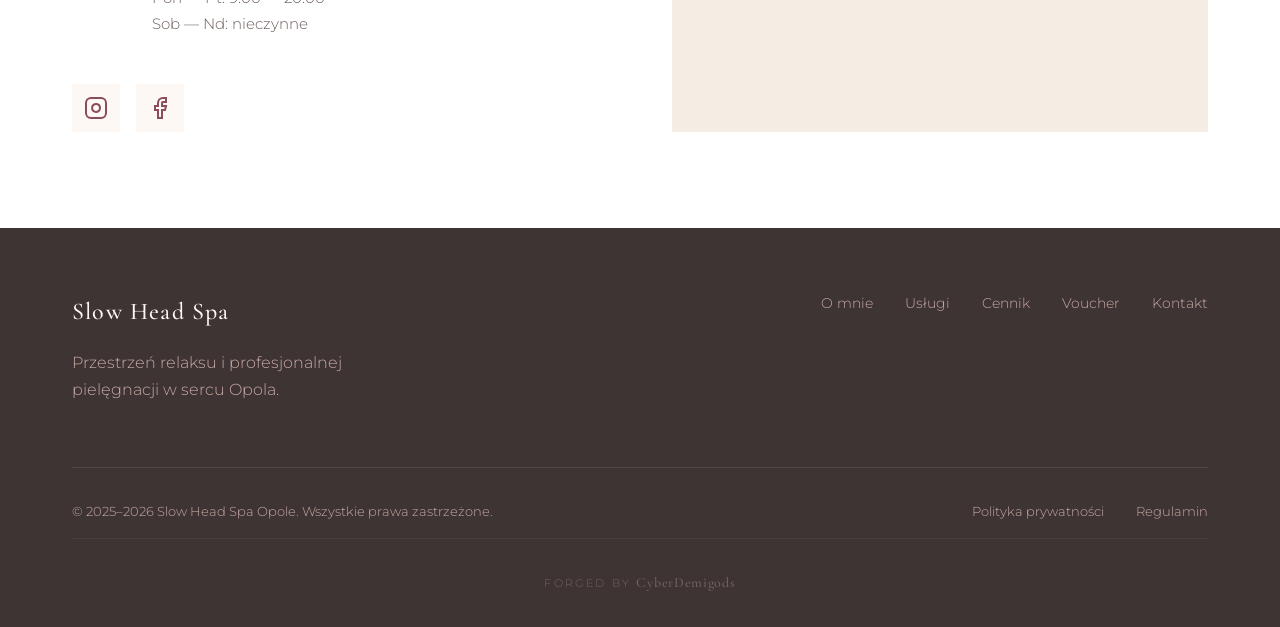
==== commit cdaa6106: "SEO: 4 service pages, local headings, FAQ, offer catalog schema - New pages: /rytualy-head-spa, /mas" ====
--- a/index.html
+++ b/index.html
@@ -38,13 +38,19 @@
         },
         "geo": {
             "@type": "GeoCoordinates",
-            "latitude": 50.6690,
+            "latitude": 50.669,
             "longitude": 17.9181
         },
         "openingHoursSpecification": [
             {
                 "@type": "OpeningHoursSpecification",
-                "dayOfWeek": ["Monday", "Tuesday", "Wednesday", "Thursday", "Friday"],
+                "dayOfWeek": [
+                    "Monday",
+                    "Tuesday",
+                    "Wednesday",
+                    "Thursday",
+                    "Friday"
+                ],
                 "opens": "09:00",
                 "closes": "20:00"
             }
@@ -59,15 +65,251 @@
         "founder": {
             "@type": "Person",
             "name": "Sonia Florek-Dubik"
+        },
+        "hasOfferCatalog": {
+            "@type": "OfferCatalog",
+            "name": "Cennik Slow Head Spa",
+            "itemListElement": [
+                {
+                    "@type": "Offer",
+                    "itemOffered": {
+                        "@type": "Service",
+                        "name": "Head Spa Era",
+                        "description": "1 h 15 min"
+                    },
+                    "price": "200",
+                    "priceCurrency": "PLN"
+                },
+                {
+                    "@type": "Offer",
+                    "itemOffered": {
+                        "@type": "Service",
+                        "name": "Head Spa Jarga",
+                        "description": "1 h 30 min"
+                    },
+                    "price": "300",
+                    "priceCurrency": "PLN"
+                },
+                {
+                    "@type": "Offer",
+                    "itemOffered": {
+                        "@type": "Service",
+                        "name": "Head Spa Daro",
+                        "description": "1 h 45 min"
+                    },
+                    "price": "330",
+                    "priceCurrency": "PLN"
+                },
+                {
+                    "@type": "Offer",
+                    "itemOffered": {
+                        "@type": "Service",
+                        "name": "Head Spa Zargo",
+                        "description": "2 h"
+                    },
+                    "price": "400",
+                    "priceCurrency": "PLN"
+                },
+                {
+                    "@type": "Offer",
+                    "itemOffered": {
+                        "@type": "Service",
+                        "name": "Head Spa Istra",
+                        "description": "2 h 30 min"
+                    },
+                    "price": "500",
+                    "priceCurrency": "PLN"
+                },
+                {
+                    "@type": "Offer",
+                    "itemOffered": {
+                        "@type": "Service",
+                        "name": "Head Spa Jarga dla dwojga",
+                        "description": "1 h 45 min, 2 osoby"
+                    },
+                    "price": "650",
+                    "priceCurrency": "PLN"
+                },
+                {
+                    "@type": "Offer",
+                    "itemOffered": {
+                        "@type": "Service",
+                        "name": "Head Spa Zargo dla dwojga",
+                        "description": "2 h 15 min, 2 osoby"
+                    },
+                    "price": "850",
+                    "priceCurrency": "PLN"
+                },
+                {
+                    "@type": "Offer",
+                    "itemOffered": {
+                        "@type": "Service",
+                        "name": "Head Spa Istra dla dwojga",
+                        "description": "2 h 45 min, 2 osoby"
+                    },
+                    "price": "1050",
+                    "priceCurrency": "PLN"
+                },
+                {
+                    "@type": "Offer",
+                    "itemOffered": {
+                        "@type": "Service",
+                        "name": "Masaż Korugi",
+                        "description": "1 h 30 min"
+                    },
+                    "price": "230",
+                    "priceCurrency": "PLN"
+                },
+                {
+                    "@type": "Offer",
+                    "itemOffered": {
+                        "@type": "Service",
+                        "name": "Pakiet Korugi — 4 zabiegi",
+                        "description": "4 × 1 h 30 min"
+                    },
+                    "price": "800",
+                    "priceCurrency": "PLN"
+                },
+                {
+                    "@type": "Offer",
+                    "itemOffered": {
+                        "@type": "Service",
+                        "name": "Masaż Glow Face",
+                        "description": "1 h"
+                    },
+                    "price": "250",
+                    "priceCurrency": "PLN"
+                },
+                {
+                    "@type": "Offer",
+                    "itemOffered": {
+                        "@type": "Service",
+                        "name": "Masaż transbukalny",
+                        "description": "45 min"
+                    },
+                    "price": "180",
+                    "priceCurrency": "PLN"
+                },
+                {
+                    "@type": "Offer",
+                    "itemOffered": {
+                        "@type": "Service",
+                        "name": "Glow Face + masaż transbukalny",
+                        "description": "1 h 30 min"
+                    },
+                    "price": "390",
+                    "priceCurrency": "PLN"
+                },
+                {
+                    "@type": "Offer",
+                    "itemOffered": {
+                        "@type": "Service",
+                        "name": "Masaż rozluźniający pleców",
+                        "description": "30 min"
+                    },
+                    "price": "100",
+                    "priceCurrency": "PLN"
+                },
+                {
+                    "@type": "Offer",
+                    "itemOffered": {
+                        "@type": "Service",
+                        "name": "Masaż rozluźniający pleców",
+                        "description": "50 min"
+                    },
+                    "price": "180",
+                    "priceCurrency": "PLN"
+                }
+            ]
         }
     }
     </script>
 
+    <!-- Structured Data — WebSite (site name in search results) -->
+    <script type="application/ld+json">
+    {
+        "@context": "https://schema.org",
+        "@type": "WebSite",
+        "name": "Slow Head Spa",
+        "alternateName": "Slow Head Spa Opole",
+        "url": "https://slowheadspa.pl/"
+    }
+    </script>
+
+    <!-- Structured Data — FAQ -->
+    <script type="application/ld+json">
+    {
+        "@context": "https://schema.org",
+        "@type": "FAQPage",
+        "mainEntity": [
+            {
+                "@type": "Question",
+                "name": "Ile kosztuje head spa w Opolu?",
+                "acceptedAnswer": {
+                    "@type": "Answer",
+                    "text": "Rytuały head spa w Slow Head Spa kosztują od 200 zł (Era, 1 h 15 min) do 500 zł (Istra, 2 h 30 min). Head spa dla dwojga — od 650 zł za dwie osoby."
+                }
+            },
+            {
+                "@type": "Question",
+                "name": "Ile trwa zabieg head spa?",
+                "acceptedAnswer": {
+                    "@type": "Answer",
+                    "text": "Od 1 h 15 min do 2 h 30 min, w zależności od rytuału. Przy bardzo długich lub gęstych włosach czas może się nieco wydłużyć."
+                }
+            },
+            {
+                "@type": "Question",
+                "name": "Czy przed head spa trzeba umyć włosy?",
+                "acceptedAnswer": {
+                    "@type": "Answer",
+                    "text": "Nie. Mycie, pielęgnacja i suszenie włosów są częścią każdego rytuału. Wystarczy, że przyjdziesz kilka minut wcześniej — przed pierwszą wizytą wypełniamy krótką kartę klienta."
+                }
+            },
+            {
+                "@type": "Question",
+                "name": "Czy head spa jest dla mężczyzn?",
+                "acceptedAnswer": {
+                    "@type": "Answer",
+                    "text": "Tak. Head Spa Daro to rytuał przygotowany z myślą o panach — z masażem twarzy i pielęgnacją, która obejmuje także brodę."
+                }
+            },
+            {
+                "@type": "Question",
+                "name": "Czym jest masaż transbukalny?",
+                "acceptedAnswer": {
+                    "@type": "Answer",
+                    "text": "To masaż wykonywany od zewnątrz i od wewnątrz policzków. Rozluźnia mięśnie żwaczy i przynosi ulgę osobom, które zaciskają lub zgrzytają zębami (bruksizm)."
+                }
+            },
+            {
+                "@type": "Question",
+                "name": "Jak umówić wizytę?",
+                "acceptedAnswer": {
+                    "@type": "Answer",
+                    "text": "Przez Booksy (przycisk Zarezerwuj), telefonicznie pod numerem 888 773 993 albo mailowo: headspaopole@gmail.com."
+                }
+            },
+            {
+                "@type": "Question",
+                "name": "Gdzie znajduje się gabinet?",
+                "acceptedAnswer": {
+                    "@type": "Answer",
+                    "text": "Przy ul. Piastowskiej 2/2 w Opolu, na wyspie Pasiece — kilka minut spacerem od Rynku. Zapraszam od poniedziałku do piątku w godz. 9:00–20:00."
+                }
+            }
+        ]
+    }
+    </script>
+
     <!-- Fonts (self-hosted for GDPR compliance) -->
     <link rel="stylesheet" href="css/fonts.css">
 
     <!-- Favicon -->
-    <link rel="icon" href="data:image/svg+xml,<svg xmlns='http://www.w3.org/2000/svg' viewBox='0 0 100 100'><text y='.9em' font-size='90'>🧖</text></svg>" type="image/svg+xml">
+    <link rel="icon" href="/favicon.ico" sizes="48x48">
+    <link rel="icon" href="/favicon-96x96.png" type="image/png" sizes="96x96">
+    <link rel="apple-touch-icon" href="/apple-touch-icon.png">
+    <link rel="manifest" href="/site.webmanifest">
 
     <!-- Styles -->
     <link rel="stylesheet" href="css/style.css">
@@ -99,8 +341,7 @@
     <header class="hero" id="hero">
         <div class="hero__overlay"></div>
         <div class="hero__content">
-            <p class="hero__subtitle">Pierwsze takie miejsce w Opolu</p>
-            <h1 class="hero__title">Slow Head Spa</h1>
+            <h1 class="hero__title"><span class="hero__subtitle">Pierwsze head spa w Opolu</span>Slow Head Spa</h1>
             <p class="hero__description">Zanurz się w świecie głębokiego relaksu.<br>Profesjonalna terapia skóry głowy, masaże twarzy i ciała.</p>
             <div class="hero__buttons">
                 <a href="https://booksy.com/pl-pl/280278_slow-head-spa-opole_inni_12930_opole" target="_blank" rel="noopener noreferrer" class="btn btn--primary">Zarezerwuj wizytę</a>
@@ -139,7 +380,7 @@
     <!-- Services Section -->
     <section class="services" id="uslugi">
         <div class="container">
-            <h2 class="section__title section__title--center">Usługi</h2>
+            <h2 class="section__title section__title--center">Head spa i masaże w Opolu</h2>
             <p class="section__subtitle">Odkryj nasze zabiegi stworzone z myślą o Twoim relaksie</p>
 
             <div class="services__grid">
@@ -159,7 +400,7 @@
                             <li>Redukcja napięcia i stresu</li>
                             <li>Poprawa kondycji włosów</li>
                         </ul>
-                        <a href="#cennik" class="btn btn--outline">Zobacz cennik</a>
+                        <a href="/rytualy-head-spa" class="btn btn--outline">Poznaj rytuały</a>
                     </div>
                 </div>
 
@@ -179,7 +420,7 @@
                             <li>Redukcja opuchlizny i napięć</li>
                             <li>Rozświetlona, promienna skóra</li>
                         </ul>
-                        <a href="#cennik" class="btn btn--outline">Zobacz cennik</a>
+                        <a href="/glow-face-opole" class="btn btn--outline">Więcej o Glow Face</a>
                     </div>
                 </div>
 
@@ -199,7 +440,7 @@
                             <li>Wygładzenie rysów twarzy</li>
                             <li>Świetny w duecie z Glow Face</li>
                         </ul>
-                        <a href="#cennik" class="btn btn--outline">Zobacz cennik</a>
+                        <a href="/masaz-transbukalny-opole" class="btn btn--outline">Więcej o zabiegu</a>
                     </div>
                 </div>
             </div>
@@ -232,7 +473,7 @@
     <section class="pricing" id="cennik">
         <div class="container">
             <h2 class="section__title section__title--center">Cennik</h2>
-            <p class="section__subtitle">Wybierz zabieg dopasowany do Twoich potrzeb</p>
+            <p class="section__subtitle">Aktualne ceny zabiegów w Slow Head Spa Opole</p>
 
             <!-- Head Spa -->
             <div class="pricing__category">
@@ -274,6 +515,7 @@
                         <div class="pricing__price">500 zł</div>
                     </div>
                 </div>
+                <a href="/rytualy-head-spa" class="service__more">Co zawiera każdy rytuał? Zobacz szczegóły →</a>
             </div>
 
             <!-- Head Spa dla dwojga -->
@@ -303,6 +545,7 @@
                         <div class="pricing__price">1050 zł</div>
                     </div>
                 </div>
+                <a href="/head-spa-dla-dwojga" class="service__more">Więcej o rytuale dla dwojga →</a>
             </div>
 
             <!-- Masaże twarzy -->
@@ -345,6 +588,7 @@
                         <div class="pricing__price">390 zł</div>
                     </div>
                 </div>
+                <a href="/glow-face-opole" class="service__more">Glow Face, Korugi i masaż transbukalny — szczegóły →</a>
             </div>
 
             <!-- Masaż pleców -->
@@ -466,11 +710,49 @@
         </div>
     </section>
 
+    <!-- FAQ -->
+    <section class="faq-section" id="faq">
+        <div class="container">
+            <h2 class="section__title section__title--center">Najczęstsze pytania</h2>
+            <p class="section__subtitle">Head spa w Opolu — wszystko, co warto wiedzieć przed pierwszą wizytą</p>
+            <div class="faq">
+                <details class="faq__item">
+                    <summary>Ile kosztuje head spa w Opolu?</summary>
+                    <p>Rytuały head spa w Slow Head Spa kosztują od 200 zł (Era, 1 h 15 min) do 500 zł (Istra, 2 h 30 min). Head spa dla dwojga — od 650 zł za dwie osoby. <a href="/rytualy-head-spa">Porównaj rytuały</a>.</p>
+                </details>
+                <details class="faq__item">
+                    <summary>Ile trwa zabieg head spa?</summary>
+                    <p>Od 1 h 15 min do 2 h 30 min, w zależności od rytuału. Przy bardzo długich lub gęstych włosach czas może się nieco wydłużyć.</p>
+                </details>
+                <details class="faq__item">
+                    <summary>Czy przed head spa trzeba umyć włosy?</summary>
+                    <p>Nie. Mycie, pielęgnacja i suszenie włosów są częścią każdego rytuału. Wystarczy, że przyjdziesz kilka minut wcześniej — przed pierwszą wizytą wypełniamy krótką kartę klienta.</p>
+                </details>
+                <details class="faq__item">
+                    <summary>Czy head spa jest dla mężczyzn?</summary>
+                    <p>Tak. Head Spa Daro to rytuał przygotowany z myślą o panach — z masażem twarzy i pielęgnacją, która obejmuje także brodę.</p>
+                </details>
+                <details class="faq__item">
+                    <summary>Czym jest masaż transbukalny?</summary>
+                    <p>To masaż wykonywany od zewnątrz i od wewnątrz policzków. Rozluźnia mięśnie żwaczy i przynosi ulgę osobom, które zaciskają lub zgrzytają zębami (bruksizm). <a href="/masaz-transbukalny-opole">Więcej o masażu transbukalnym</a>.</p>
+                </details>
+                <details class="faq__item">
+                    <summary>Jak umówić wizytę?</summary>
+                    <p>Przez Booksy (przycisk Zarezerwuj), telefonicznie pod numerem 888 773 993 albo mailowo: headspaopole@gmail.com.</p>
+                </details>
+                <details class="faq__item">
+                    <summary>Gdzie znajduje się gabinet?</summary>
+                    <p>Przy ul. Piastowskiej 2/2 w Opolu, na wyspie Pasiece — kilka minut spacerem od Rynku. Zapraszam od poniedziałku do piątku w godz. 9:00–20:00.</p>
+                </details>
+            </div>
+        </div>
+    </section>
+
     <!-- Contact Section -->
     <section class="contact" id="kontakt">
         <div class="container">
             <h2 class="section__title section__title--center">Kontakt</h2>
-            <p class="section__subtitle">Zapraszam do Slow Head Spa</p>
+            <p class="section__subtitle">Zapraszam do gabinetu przy ul. Piastowskiej 2/2 — w centrum Opola, na wyspie Pasiece</p>
 
             <div class="contact__grid">
                 <div class="contact__info">
@@ -575,8 +857,8 @@
             <div class="footer__bottom">
                 <p>&copy; 2025–2026 Slow Head Spa Opole. Wszystkie prawa zastrzeżone.</p>
                 <div class="footer__legal-links">
-                    <a href="polityka-prywatnosci.html">Polityka prywatności</a>
-                    <a href="regulamin.html">Regulamin</a>
+                    <a href="/polityka-prywatnosci">Polityka prywatności</a>
+                    <a href="/regulamin">Regulamin</a>
                 </div>
             </div>
             <div class="footer__credit">
@@ -589,7 +871,7 @@
     <div class="cookie-banner" id="cookieBanner">
         <div class="cookie-banner__container">
             <p class="cookie-banner__text">
-                Ta strona korzysta z plików cookies oraz usługi Google Maps w celu zapewnienia prawidłowego działania. Więcej informacji znajdziesz w <a href="polityka-prywatnosci.html">Polityce Prywatności</a>.
+                Ta strona korzysta z plików cookies oraz usługi Google Maps w celu zapewnienia prawidłowego działania. Więcej informacji znajdziesz w <a href="/polityka-prywatnosci">Polityce Prywatności</a>.
             </p>
             <div class="cookie-banner__actions">
                 <button class="cookie-banner__btn cookie-banner__btn--accept" id="cookieAccept">Akceptuję</button>
--- a/css/style.css
+++ b/css/style.css
@@ -1147,3 +1147,111 @@
         text-align: center;
     }
 }
+
+/* ===================================
+   FAQ (home + service pages)
+   =================================== */
+.faq-section {
+    padding: var(--spacing-xl) 0;
+    background-color: var(--color-white);
+}
+
+.faq {
+    max-width: 820px;
+    margin: 0 auto;
+}
+
+.faq__item {
+    border-bottom: 1px solid var(--color-blush);
+}
+
+.faq__item summary {
+    position: relative;
+    padding: 1.1rem 2.5rem 1.1rem 0;
+    font-family: var(--font-heading);
+    font-size: 1.25rem;
+    font-weight: 500;
+    color: var(--color-text);
+    cursor: pointer;
+    list-style: none;
+}
+
+.faq__item summary::-webkit-details-marker {
+    display: none;
+}
+
+.faq__item summary::after {
+    content: '+';
+    position: absolute;
+    right: 0.25rem;
+    top: 50%;
+    transform: translateY(-50%);
+    font-size: 1.5rem;
+    color: var(--color-cherry);
+}
+
+.faq__item[open] summary::after {
+    content: '\2212';
+}
+
+.faq__item summary:focus-visible {
+    outline: 2px solid var(--color-cherry);
+    outline-offset: 4px;
+}
+
+.faq__item p {
+    padding: 0 0 1.25rem;
+    color: var(--color-text-light);
+}
+
+.faq--article {
+    margin-top: var(--spacing-lg);
+}
+
+.service__prices {
+    margin: var(--spacing-sm) 0 var(--spacing-md);
+}
+
+.service__more {
+    display: inline-block;
+    margin-top: var(--spacing-xs);
+    font-size: 0.9375rem;
+    color: var(--color-cherry);
+    text-decoration: underline;
+    text-underline-offset: 3px;
+}
+
+.hero__title .hero__subtitle {
+    display: block;
+    font-family: var(--font-body);
+    line-height: 1.6;
+}
+
+.pricing__category .service__more {
+    margin-top: var(--spacing-sm);
+}
+
+.faq__item a {
+    color: var(--color-cherry);
+    text-decoration: underline;
+    text-underline-offset: 3px;
+}
+
+/* price lists inside service pages */
+.service__prices .pricing__item {
+    flex-direction: row;
+    align-items: center;
+    gap: var(--spacing-sm);
+    padding: 1rem 1.25rem;
+    background-color: var(--color-white);
+}
+
+.service__prices .pricing__item p {
+    margin: 0;
+}
+
+.service__prices .pricing__price {
+    align-self: center;
+    font-size: 1.25rem;
+    white-space: nowrap;
+}
